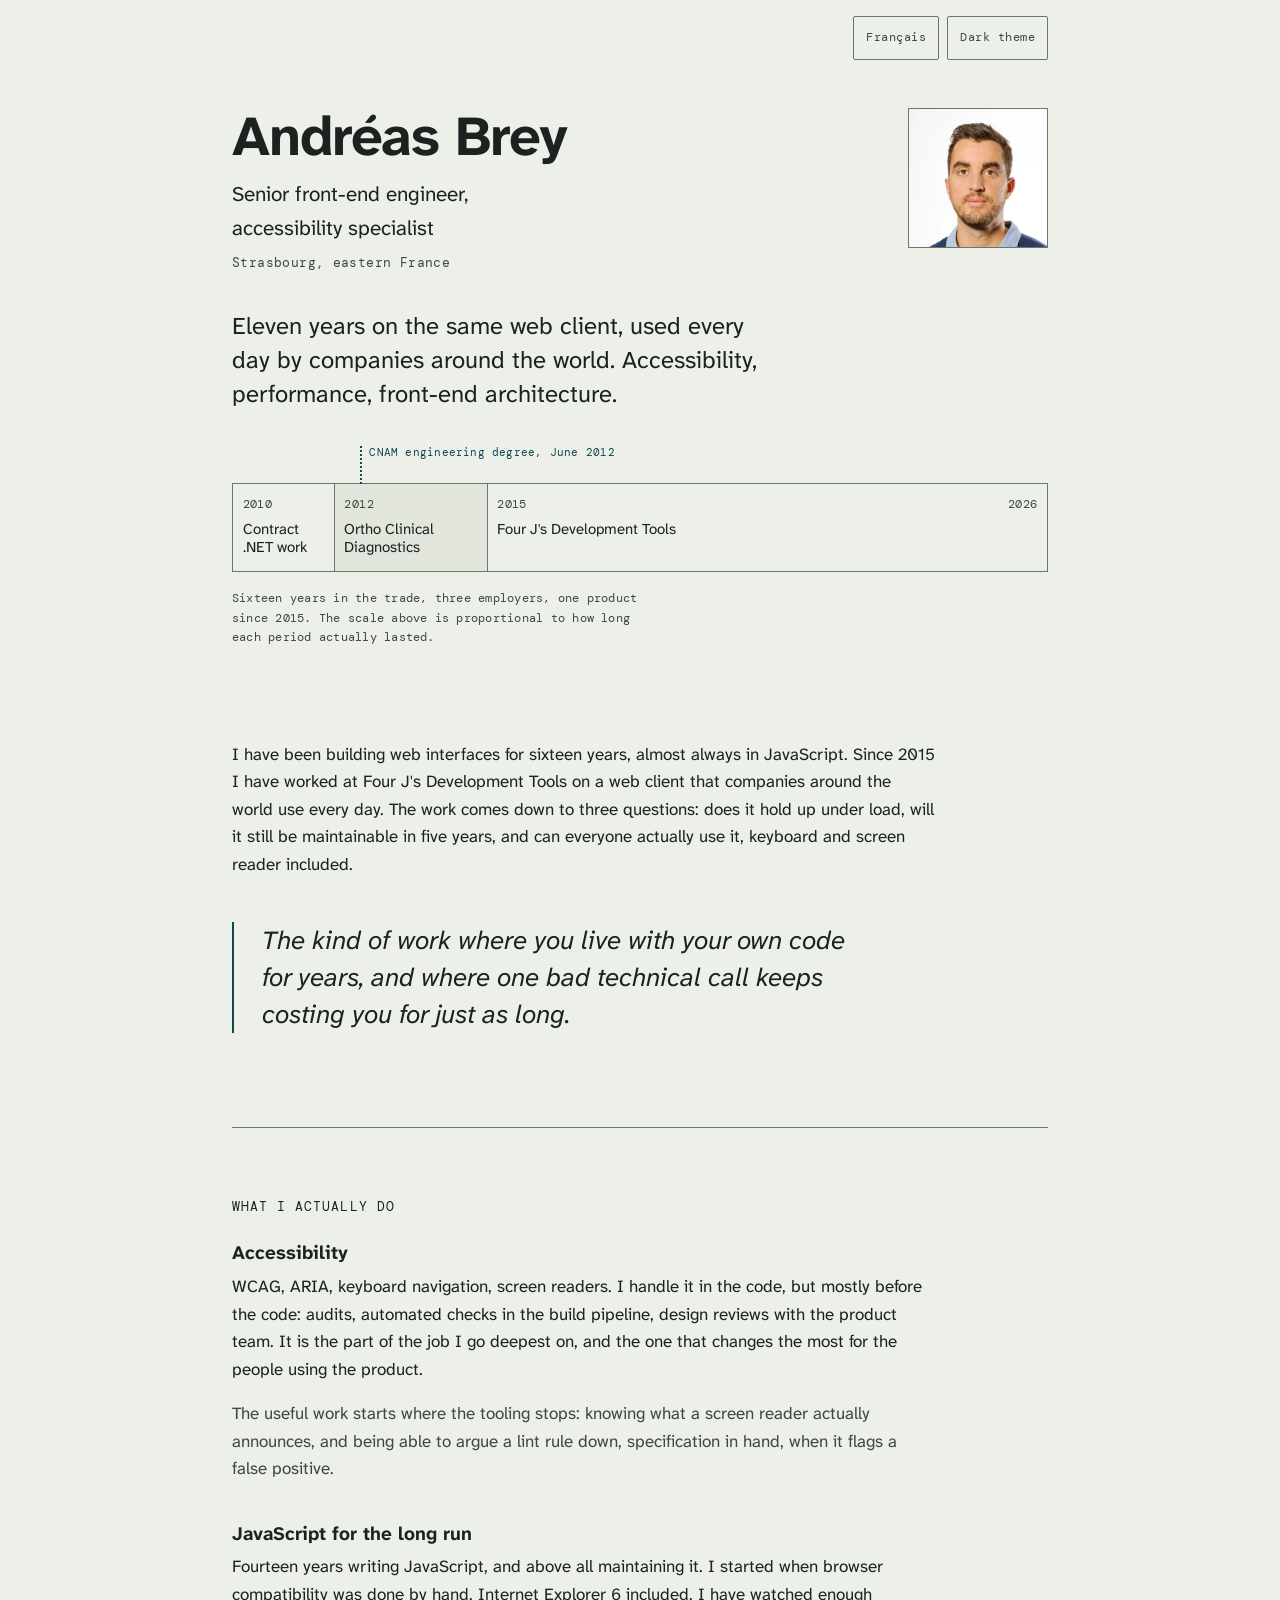
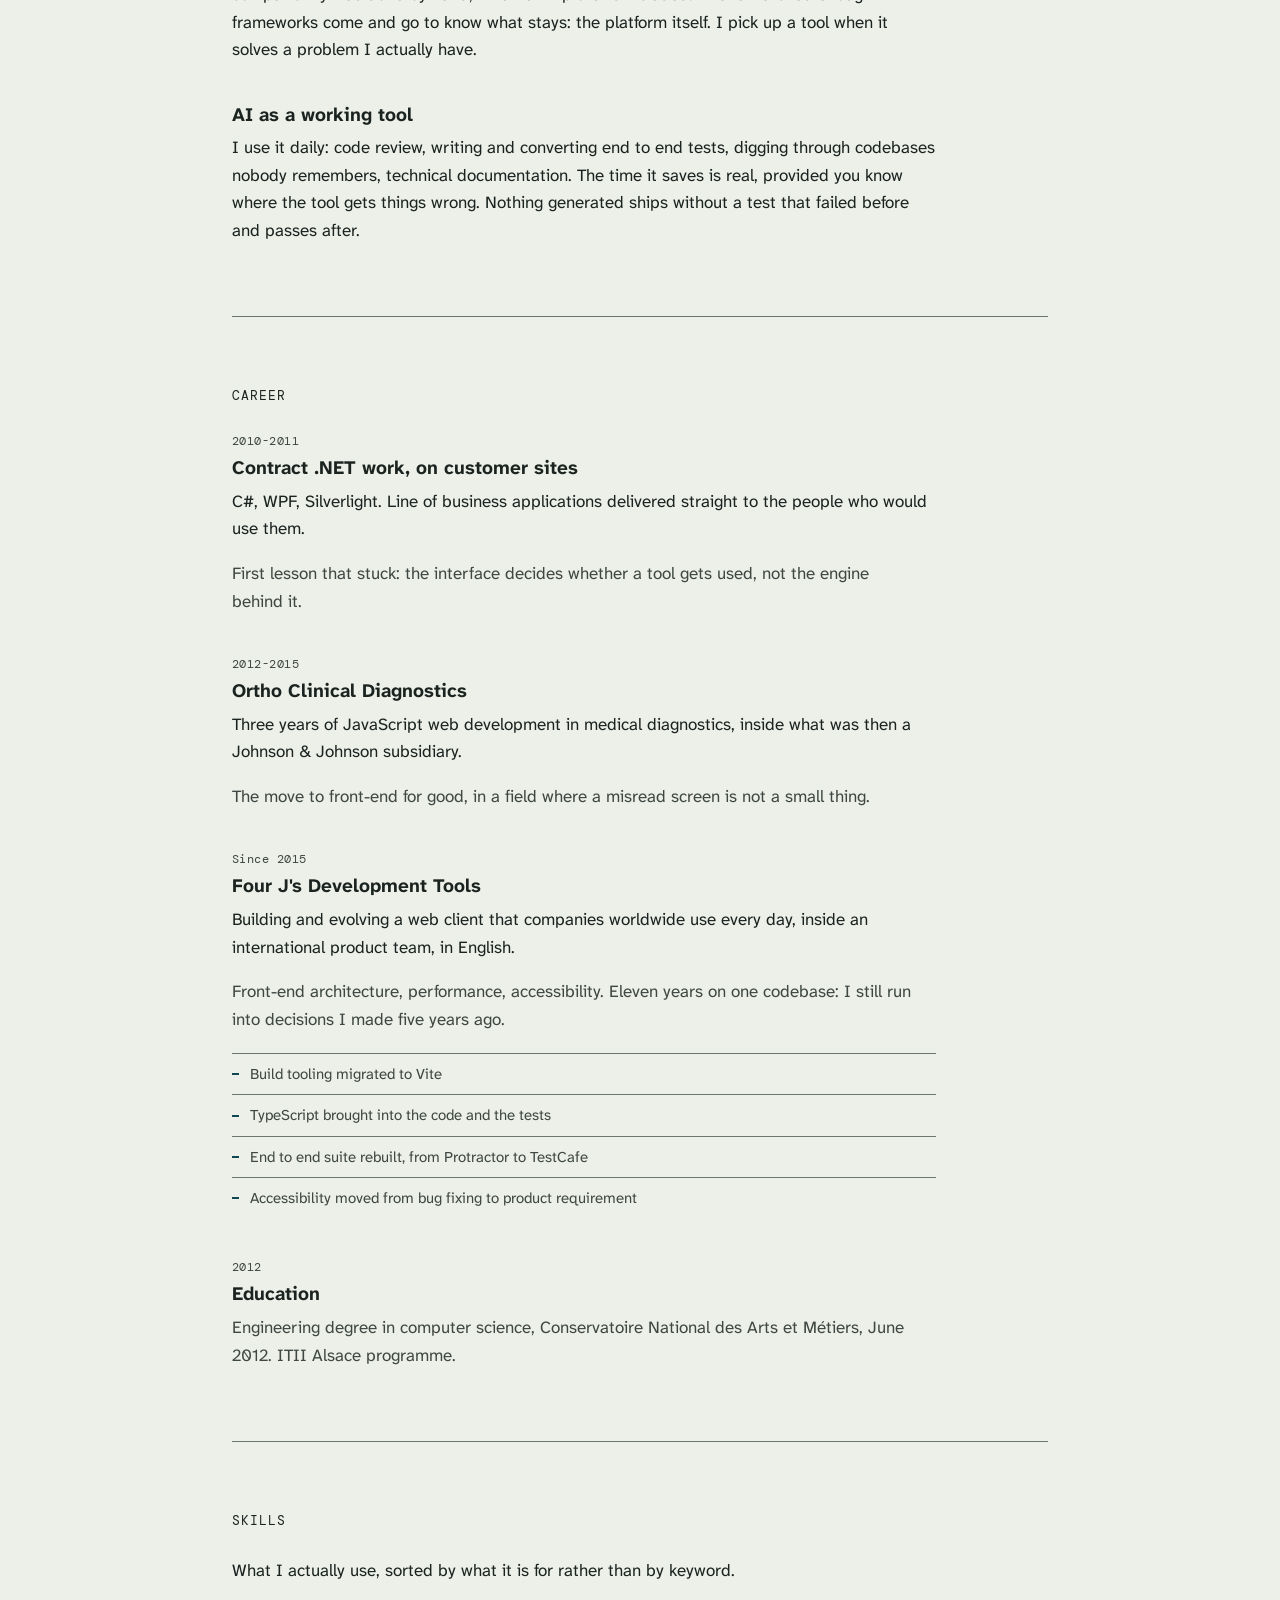
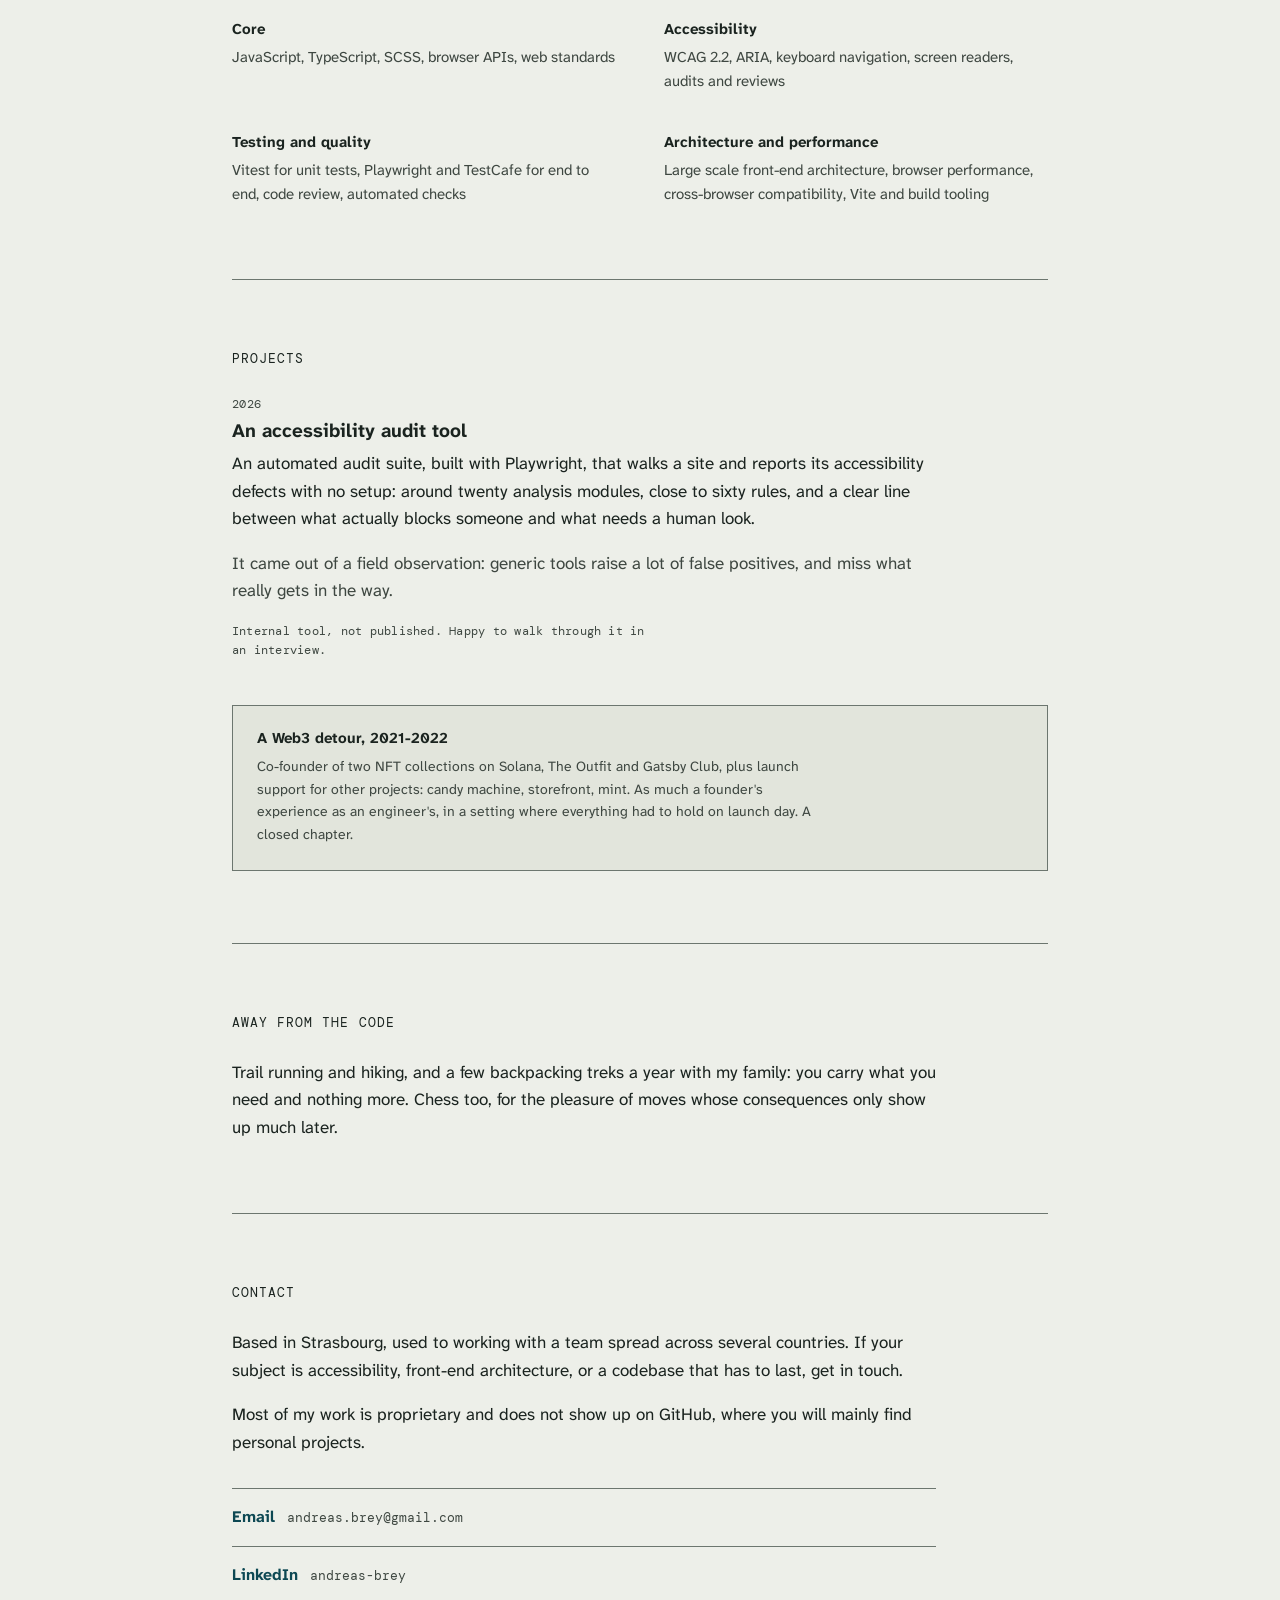
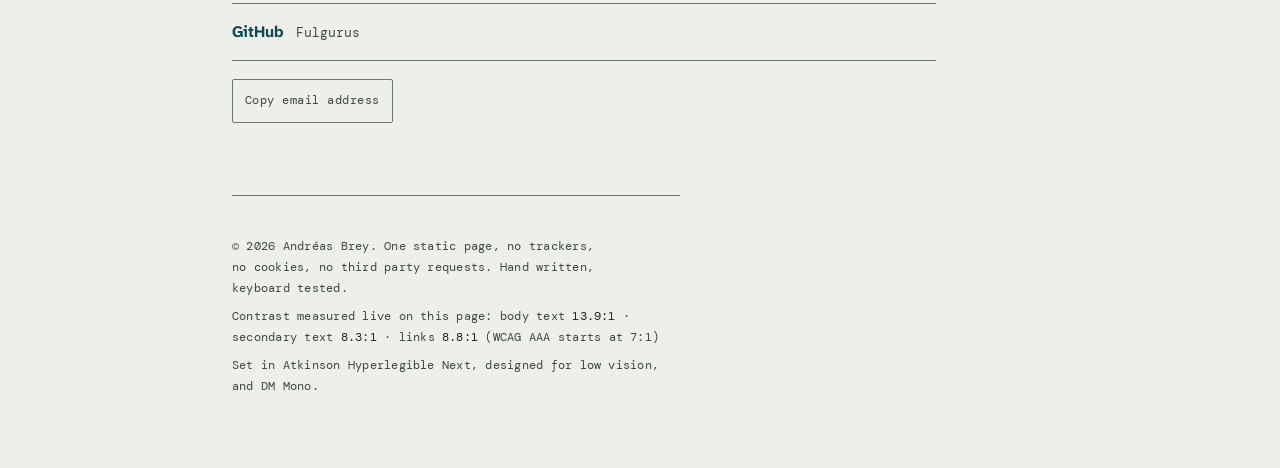
==== index.html @ 95683714 "personnal website" ====
<!doctype html>
<html lang="fr">
<head>
<meta charset="utf-8">
<meta name="viewport" content="width=device-width, initial-scale=1, viewport-fit=cover">
<meta name="color-scheme" content="light dark">
<title>Andréas Brey, ingénieur front-end</title>
<meta name="description" content="Ingénieur front-end à Strasbourg. Seize ans de développement, onze sur le même client web. Accessibilité, performance, architecture JavaScript.">
<meta name="author" content="Andréas Brey">
<meta property="og:type" content="profile">
<meta property="og:title" content="Andréas Brey, ingénieur front-end">
<meta property="og:description" content="Seize ans de développement, onze sur le même client web. Accessibilité, performance, architecture JavaScript.">
<meta property="og:locale" content="fr_FR">
<meta property="og:locale:alternate" content="en_GB">
<meta name="twitter:card" content="summary">
<link rel="icon" href="data:image/svg+xml,%3Csvg xmlns='http://www.w3.org/2000/svg' viewBox='0 0 32 32'%3E%3Crect width='32' height='32' rx='3' fill='%230D4853'/%3E%3Cpath d='M5.5 24 L11 8 L14 8 L19.5 24' fill='none' stroke='%23EDEFE9' stroke-width='2.3' stroke-linecap='square'/%3E%3Cpath d='M8.3 19 L16.7 19' stroke='%23EDEFE9' stroke-width='2.3'/%3E%3Cpath d='M22 24 L22 8 L25 8 A4 4 0 0 1 25 15.5 L22 15.5 A4.25 4.25 0 0 1 25.5 24 Z' fill='%23EDEFE9'/%3E%3C/svg%3E">
<link rel="preload" href="fonts/atkinson-latin.woff2" as="font" type="font/woff2" crossorigin>
<script>
/* Restaure le thème choisi avant le premier rendu, pour éviter un flash.
   Encapsulé : rien ne doit atteindre l'objet global. */
(function () {
  try {
    var saved = localStorage.getItem("theme");
    if (saved !== "dark" && saved !== "light") { return; }
    document.documentElement.dataset.theme = saved;
    var meta = document.querySelector('meta[name="color-scheme"]');
    if (meta) { meta.content = saved; }
  } catch (e) {
    /* Stockage indisponible (navigation privée, cookies bloqués) : on garde
       la préférence système, qui est déjà le comportement par défaut. */
  }
})();
</script>
<style>
/* ===========================================================================
   Polices hébergées sur le même domaine. Aucune requête vers un tiers, ce qui
   rend littéralement vraie la promesse du colophon et supprime quatre allers
   retours réseau. Atkinson est un fichier variable : un seul téléchargement
   couvre les graisses 400 à 700.
   =========================================================================== */
@font-face {
  font-family: "Atkinson Hyperlegible Next";
  font-style: normal;
  font-weight: 400 700;
  font-display: swap;
  src: url("fonts/atkinson-latin.woff2") format("woff2");
  unicode-range: U+0000-00FF, U+0131, U+0152-0153, U+02BB-02BC, U+02C6, U+02DA, U+02DC, U+0304, U+0308, U+0329, U+2000-206F, U+20AC, U+2122, U+2191, U+2193, U+2212, U+2215, U+FEFF, U+FFFD;
}
@font-face {
  font-family: "Atkinson Hyperlegible Next";
  font-style: normal;
  font-weight: 400 700;
  font-display: swap;
  src: url("fonts/atkinson-latin-ext.woff2") format("woff2");
  unicode-range: U+0100-02BA, U+02BD-02C5, U+02C7-02CC, U+02CE-02D7, U+02DD-02FF, U+0304, U+0308, U+0329, U+1D00-1DBF, U+1E00-1E9F, U+1EF2-1EFF, U+2020, U+20A0-20AB, U+20AD-20C0, U+2113, U+2C60-2C7F, U+A720-A7FF;
}
@font-face {
  font-family: "Atkinson Hyperlegible Next";
  font-style: italic;
  font-weight: 400;
  font-display: swap;
  src: url("fonts/atkinson-italic-latin.woff2") format("woff2");
  unicode-range: U+0000-00FF, U+0131, U+0152-0153, U+02BB-02BC, U+02C6, U+02DA, U+02DC, U+0304, U+0308, U+0329, U+2000-206F, U+20AC, U+2122, U+2191, U+2193, U+2212, U+2215, U+FEFF, U+FFFD;
}
@font-face {
  font-family: "Atkinson Hyperlegible Next";
  font-style: italic;
  font-weight: 400;
  font-display: swap;
  src: url("fonts/atkinson-italic-latin-ext.woff2") format("woff2");
  unicode-range: U+0100-02BA, U+02BD-02C5, U+02C7-02CC, U+02CE-02D7, U+02DD-02FF, U+0304, U+0308, U+0329, U+1D00-1DBF, U+1E00-1E9F, U+1EF2-1EFF, U+2020, U+20A0-20AB, U+20AD-20C0, U+2113, U+2C60-2C7F, U+A720-A7FF;
}
@font-face {
  font-family: "DM Mono";
  font-style: normal;
  font-weight: 400;
  font-display: swap;
  src: url("fonts/dmmono-latin.woff2") format("woff2");
  unicode-range: U+0000-00FF, U+0131, U+0152-0153, U+02BB-02BC, U+02C6, U+02DA, U+02DC, U+0304, U+0308, U+0329, U+2000-206F, U+20AC, U+2122, U+2191, U+2193, U+2212, U+2215, U+FEFF, U+FFFD;
}
@font-face {
  font-family: "DM Mono";
  font-style: normal;
  font-weight: 400;
  font-display: swap;
  src: url("fonts/dmmono-latin-ext.woff2") format("woff2");
  unicode-range: U+0100-02BA, U+02BD-02C5, U+02C7-02CC, U+02CE-02D7, U+02DD-02FF, U+0304, U+0308, U+0329, U+1D00-1DBF, U+1E00-1E9F, U+1EF2-1EFF, U+2020, U+20A0-20AB, U+20AD-20C0, U+2113, U+2C60-2C7F, U+A720-A7FF;
}

/* ===========================================================================
   Jetons. Le thème clair porte la définition complète, le thème sombre ne
   redéfinit que des valeurs. Rapports de contraste recalculés à la main :
     clair   texte 13,9:1   secondaire 8,3:1   liens 8,8:1   filets 4,1:1
     sombre  texte 14,5:1   secondaire 7,8:1   liens 8,8:1   filets 4,8:1
   Le pied de page les remesure en direct, sur les couleurs réellement
   appliquées, donc ces chiffres ne peuvent pas se périmer en silence.
   =========================================================================== */
:root {
  color-scheme: light dark;

  --paper: #EDEFE9;
  --paper-alt: #E2E5DC;
  --ink: #1A231F;
  --ink-muted: #3E4741;
  --rule: #6C766F;
  --accent: #0D4853;

  --font-text: "Atkinson Hyperlegible Next", "Segoe UI", system-ui, sans-serif;
  --font-mono: "DM Mono", ui-monospace, "Cascadia Mono", Menlo, monospace;

  --measure: 64ch;
  --gutter: clamp(1.25rem, 5vw, 3.5rem);
  --rhythm: clamp(2.75rem, 7vw, 4.5rem);
  --toolbar-h: 3.75rem;
}

@media (prefers-color-scheme: dark) {
  :root:not([data-theme="light"]) {
    --paper: #131815;
    --paper-alt: #1B221E;
    --ink: #E4E8DF;
    --ink-muted: #A3AEA6;
    --rule: #7C867F;
    --accent: #6FC2CE;
  }
}
:root[data-theme="dark"] {
  --paper: #131815;
  --paper-alt: #1B221E;
  --ink: #E4E8DF;
  --ink-muted: #A3AEA6;
  --rule: #7C867F;
  --accent: #6FC2CE;
}

*, *::before, *::after { box-sizing: border-box; }

html { -webkit-text-size-adjust: 100%; }

body {
  margin: 0;
  background: var(--paper);
  color: var(--ink);
  font-family: var(--font-text);
  font-size: 1.0625rem;
  line-height: 1.62;
  text-align: start;
}
@media (max-width: 37.5rem) { body { font-size: 1rem; } }

p { margin: 0 0 1em; max-width: var(--measure); text-wrap: pretty; }
p:last-child { margin-bottom: 0; }

h1, h2, h3 { margin: 0; font-weight: 700; line-height: 1.15; text-wrap: balance; }

a { color: var(--accent); text-underline-offset: 0.18em; text-decoration-thickness: from-font; }
a:hover { text-decoration-thickness: 2px; }

/* Anneau de focus en deux temps : un trait d'accent, puis un halo de la
   couleur du fond de page. Le halo sépare l'anneau de ce qui est dessous,
   y compris sur le fond alterné des encarts. */
:where(a, button):focus-visible {
  outline: 2px solid var(--accent);
  outline-offset: 2px;
  box-shadow: 0 0 0 4px var(--paper);
}

::selection { background: var(--accent); color: var(--paper); }

.visually-hidden:where(:not(:focus-within, :active)) {
  position: absolute !important;
  clip-path: inset(50%) !important;
  overflow: hidden !important;
  width: 1px !important; height: 1px !important;
  margin: -1px !important; padding: 0 !important; border: 0 !important;
  white-space: nowrap !important;
}

.skip-link {
  position: fixed;
  top: env(safe-area-inset-top, 0px); left: 0;
  z-index: 10;
  margin: 0.5rem;
  padding: 0.7rem 0.95rem;
  background: var(--paper);
  color: var(--ink);
  border: 1px solid var(--rule);
  font-family: var(--font-mono);
  font-size: 0.8125rem;
  text-decoration: none;
}

#content:focus-visible { outline: 2px solid var(--accent); outline-offset: 4px; }

.shell {
  width: 100%;
  max-width: 58rem;
  margin-inline: auto;
  padding-inline: var(--gutter);
}

/* ---------- Barre d'outils ----------
   Les deux boutons ne servent à rien sans JavaScript : ils ne sont donc
   révélés que par lui. La hauteur est réservée d'avance pour que cette
   révélation ne décale rien. */
.topbar { min-height: var(--toolbar-h); }
.toolbar {
  display: flex;
  flex-wrap: wrap;
  justify-content: flex-end;
  gap: 0.5rem;
  padding-block: 1rem 0;
}
.toolbar[hidden] { display: none; }

.toolbar button, .copy-btn {
  font: inherit;
  font-family: var(--font-mono);
  font-size: 0.75rem;
  letter-spacing: 0.04em;
  color: var(--ink-muted);
  background: none;
  border: 1px solid var(--rule);
  border-radius: 2px;
  padding: 0.5rem 0.75rem;
  min-height: 2.75rem;
  cursor: pointer;
}
.toolbar button:hover, .copy-btn:hover { color: var(--ink); border-color: var(--ink-muted); }

/* ---------- En-tête ---------- */
.masthead {
  display: grid;
  gap: 1.75rem;
  padding-block: clamp(1.5rem, 5vw, 3rem) 0;
}
/* Portrait carré, pas rond : la page n'a aucun arrondi, un cercle jurerait
   avec les filets et les angles droits. */
.portrait {
  display: block;
  width: 5.5rem;
  height: auto;
  aspect-ratio: 1;
  object-fit: cover;
  border: 1px solid var(--rule);
  background: var(--paper-alt);
}
@media (min-width: 40rem) {
  .masthead {
    grid-template-columns: minmax(0, 1fr) auto;
    align-items: start;
    gap: clamp(2rem, 5vw, 3rem);
  }
  .portrait { grid-column: 2; grid-row: 1; width: 8.75rem; }
  .ident { grid-column: 1; grid-row: 1; }
}
.masthead h1 {
  font-size: clamp(2.25rem, 7.5vw, 3.5rem);
  letter-spacing: -0.02em;
  line-height: 1.04;
}
.role {
  margin: 0.75rem 0 0;
  max-width: 28ch;
  font-size: clamp(1.0625rem, 2.6vw, 1.3rem);
}
.place {
  margin: 0.4rem 0 0;
  font-family: var(--font-mono);
  font-size: 0.8125rem;
  letter-spacing: 0.03em;
  color: var(--ink-muted);
}
.tagline {
  margin: clamp(1.5rem, 4vw, 2.25rem) 0 0;
  max-width: 34ch;
  font-size: clamp(1.1875rem, 3vw, 1.5rem);
  line-height: 1.42;
}

/* ---------- Frise de mesure ----------
   Au-dessus de 34rem, chaque segment occupe une largeur proportionnelle à sa
   durée réelle et le repère pointillé tombe sur juin 2012. En dessous, les
   segments s'empilent : ce n'est plus une échelle mais une liste datée, et la
   légende cesse alors d'annoncer une proportionnalité. */
.measure { margin: var(--rhythm) 0 0; }
.measure-bar {
  position: relative;
  display: flex;
  margin-top: 2.4rem;
  border-block: 1px solid var(--rule);
  border-inline-start: 1px solid var(--rule);
}
.measure-seg {
  min-width: 0;
  padding: 0.7rem 0.6rem 0.85rem;
  border-inline-end: 1px solid var(--rule);
}
/* 2 ans, 3 ans et 11 ans sur une échelle de seize. */
.measure-seg:nth-child(1) { flex: 0 0 12.5%; }
.measure-seg:nth-child(2) { flex: 0 0 18.75%; background: var(--paper-alt); }
.measure-seg:nth-child(3) { flex: 0 0 68.75%; }
.seg-years {
  display: flex;
  justify-content: space-between;
  gap: 1rem;
  font-family: var(--font-mono);
  font-size: 0.75rem;
  letter-spacing: 0.03em;
  color: var(--ink-muted);
  font-variant-numeric: tabular-nums;
}
.seg-name {
  display: block;
  margin-top: 0.3rem;
  font-size: 0.9375rem;
  line-height: 1.25;
  hyphens: manual;
}
.tick {
  position: absolute;
  top: -2.4rem;
  left: 15.6%;
  height: 2.4rem;
  display: flex;
  align-items: flex-start;
  border-inline-start: 2px dotted var(--accent);
  padding-inline-start: 0.45rem;
}
.tick-label {
  font-family: var(--font-mono);
  font-size: 0.6875rem;
  line-height: 1.2;
  letter-spacing: 0.02em;
  color: var(--accent);
  white-space: nowrap;
}
.measure figcaption {
  margin-top: 1.1rem;
  max-width: 58ch;
  font-family: var(--font-mono);
  font-size: 0.75rem;
  line-height: 1.6;
  letter-spacing: 0.02em;
  color: var(--ink-muted);
}
@media (max-width: 34rem) {
  .measure-bar {
    display: block;
    margin-top: 0;
    border-block: 0;
    border-inline-start: 0;
  }
  .measure-seg {
    padding-inline: 0;
    border-inline-end: 0;
    border-block-start: 1px solid var(--rule);
  }
  .measure-seg:nth-child(2) { background: none; }
  .tick {
    position: static;
    display: block;
    height: auto;
    padding: 0.5rem 0 0;
    border-inline-start: 0;
  }
  .scale-note { display: none; }
}

/* ---------- Sections ---------- */
section { padding-block: var(--rhythm); }
section + section { border-top: 1px solid var(--rule); }
/* Le bloc d'ouverture respire plus que les autres : c'est lui qui porte le
   positionnement, et cela casse le pas régulier de la page. */
.section-lead { padding-block: calc(var(--rhythm) * 1.3); }

.label {
  margin-bottom: 1.75rem;
  font-family: var(--font-mono);
  font-size: 0.8125rem;
  font-weight: 400;
  letter-spacing: 0.08em;
  text-transform: uppercase;
  color: var(--ink);
}

.quote {
  margin: 2.75rem 0 0;
  max-width: 38ch;
  border-inline-start: 2px solid var(--accent);
  padding-inline-start: clamp(1rem, 3vw, 1.75rem);
  font-size: clamp(1.25rem, 3.1vw, 1.625rem);
  font-style: italic;
  line-height: 1.42;
}

.stack { display: grid; gap: 2.5rem; }

.entry h3 { margin-bottom: 0.55rem; font-size: 1.1875rem; }
.entry .when {
  display: block;
  margin-bottom: 0.35rem;
  font-family: var(--font-mono);
  font-size: 0.75rem;
  letter-spacing: 0.04em;
  color: var(--ink-muted);
  font-variant-numeric: tabular-nums;
}
.entry p { color: var(--ink-muted); }
.entry p.lead { color: var(--ink); }

.aside-note {
  margin-top: 0.85rem;
  font-family: var(--font-mono);
  font-size: 0.75rem;
  letter-spacing: 0.02em;
  color: var(--ink-muted);
}

.shifts { margin: 1.25rem 0 0; padding: 0; max-width: var(--measure); list-style: none; }
.shifts li {
  position: relative;
  padding: 0.5rem 0 0.5rem 1.15rem;
  border-top: 1px solid var(--rule);
  font-size: 0.9375rem;
  color: var(--ink-muted);
}
.shifts li::before {
  content: "";
  position: absolute;
  left: 0; top: 1.2rem;
  width: 0.45rem; height: 2px;
  background: var(--accent);
}

.grid2 { display: grid; gap: 2.25rem; }
@media (min-width: 46rem) { .grid2 { grid-template-columns: repeat(2, minmax(0, 1fr)); gap: 2.5rem 3rem; } }

.skill h3 { margin-bottom: 0.45rem; font-size: 0.9375rem; }
.skill p { margin: 0; font-size: 0.9375rem; color: var(--ink-muted); }

.aside {
  background: var(--paper-alt);
  border: 1px solid var(--rule);
  padding: clamp(1.1rem, 3.5vw, 1.5rem);
}
.aside h3 { margin-bottom: 0.5rem; font-size: 0.9375rem; }
.aside p { font-size: 0.875rem; color: var(--ink-muted); }
.entry + .aside { margin-top: 2.75rem; }

.section-intro { margin-bottom: 2.25rem; }

.links { margin-top: 2rem; max-width: var(--measure); }
.links > * {
  display: flex;
  flex-wrap: wrap;
  align-items: baseline;
  gap: 0 0.75rem;
  min-height: 2.75rem;
  padding: 0.95rem 0;
  border-top: 1px solid var(--rule);
  color: var(--ink);
  text-decoration: none;
}
.links > *:last-child { border-bottom: 1px solid var(--rule); }
.links a:hover strong { text-decoration: underline; text-decoration-thickness: 2px; text-underline-offset: 0.18em; }
.links strong { font-size: 1rem; color: var(--accent); }
.links span {
  font-family: var(--font-mono);
  font-size: 0.8125rem;
  color: var(--ink-muted);
  overflow-wrap: anywhere;
}

.copy-btn { margin-top: 1.1rem; }

/* ---------- Colophon ----------
   Le filet est porté par le contenu, pas par le pied de page, pour qu'il
   s'aligne exactement sur ceux des sections. */
footer { padding-block: 0 clamp(2.5rem, 6vw, 4rem); }
.colophon {
  max-width: 64ch;
  padding-top: 2.5rem;
  border-top: 1px solid var(--rule);
  font-family: var(--font-mono);
  font-size: 0.75rem;
  line-height: 1.75;
  letter-spacing: 0.02em;
  color: var(--ink-muted);
}
.colophon p { max-width: none; margin-bottom: 0.45rem; }
.readout { font-variant-numeric: tabular-nums; }
.readout b { font-weight: 400; color: var(--ink); }

@media (prefers-reduced-motion: no-preference) {
  a, button { transition: color 120ms ease, border-color 120ms ease; }
}

@media print {
  .toolbar, .skip-link, .copy-btn { display: none; }
}
</style>
</head>
<body>

<a class="skip-link visually-hidden" href="#content" data-i18n="skip">Aller au contenu principal</a>

<header class="shell topbar">
  <div class="toolbar" id="toolbar" hidden>
    <button type="button" id="lang-btn" lang="en" data-i18n="langLabel">English</button>
    <button type="button" id="theme-btn"></button>
  </div>
</header>

<main id="content" tabindex="-1" class="shell">

  <header class="masthead">
    <!-- alt vide et assumé : le nom est juste à côté dans le h1, un texte de
         remplacement le ferait répéter deux fois par un lecteur d'écran. -->
    <img class="portrait" id="portrait" src="img/portrait.webp" alt="" width="420" height="420" fetchpriority="high" decoding="async">
    <div class="ident">
      <h1>Andréas Brey</h1>
      <p class="role" data-i18n="role">Ingénieur front-end senior, spécialisé accessibilité</p>
      <p class="place" data-i18n="place">Strasbourg, Grand Est, France</p>
      <p class="tagline" data-i18n="tagline">Onze ans sur le même client web, utilisé chaque jour par des entreprises dans le monde entier. Accessibilité, performance, architecture front-end.</p>
    </div>
  </header>

  <figure class="measure">
    <div class="measure-bar" aria-hidden="true">
      <div class="measure-seg">
        <span class="seg-years"><span>2010</span></span>
        <span class="seg-name" data-i18n="seg1">Missions .NET</span>
      </div>
      <div class="measure-seg">
        <span class="seg-years"><span>2012</span></span>
        <span class="seg-name" data-i18n="seg2">Ortho Clinical Diagnostics</span>
        <!-- Le repère vit dans le segment de 2012 : positionné sur l'échelle
             en grand écran, il reste au bon endroit une fois la frise empilée. -->
        <span class="tick"><span class="tick-label" data-i18n="tick">Ingénieur CNAM, juin 2012</span></span>
      </div>
      <div class="measure-seg">
        <span class="seg-years"><span>2015</span><span>2026</span></span>
        <span class="seg-name" data-i18n="seg3">Four J's Development Tools</span>
      </div>
    </div>
    <figcaption>
      <span data-i18n="measureCaption">Seize ans de métier, trois employeurs, un seul produit depuis 2015.</span>
      <span class="scale-note" data-i18n="scaleNote">L'échelle ci-dessus est proportionnelle à la durée réelle de chaque période.</span>
    </figcaption>
  </figure>

  <section class="section-lead" aria-labelledby="s-intro">
    <h2 class="visually-hidden" id="s-intro" data-i18n="introTitle">En bref</h2>
    <p data-i18n="intro">Je développe des interfaces web depuis seize ans, presque toujours en JavaScript. Depuis 2015, je travaille chez Four J's Development Tools sur un client web que des entreprises utilisent tous les jours, partout dans le monde. Mon métier tient en trois questions : est-ce que ça tient la charge, est-ce que ce sera encore maintenable dans cinq ans, et est-ce que tout le monde peut s'en servir, au clavier et au lecteur d'écran compris.</p>
    <blockquote class="quote">
      <p data-i18n="quote">Le genre de projets où l'on vit plusieurs années avec son propre code, et où un mauvais choix technique se paie pendant des années.</p>
    </blockquote>
  </section>

  <section aria-labelledby="s-work">
    <h2 class="label" id="s-work" data-i18n="workTitle">Ce que je fais, concrètement</h2>
    <div class="stack">
      <article class="entry">
        <h3 data-i18n="a11yTitle">Accessibilité</h3>
        <p class="lead" data-i18n="a11yBody">WCAG, ARIA, navigation au clavier, lecteurs d'écran. Je la traite dans le code, mais surtout avant le code : audits, tests automatisés dans la chaîne d'intégration, revues d'ergonomie avec l'équipe produit. C'est la partie du métier où je vais le plus loin, et celle qui change le plus le résultat pour l'utilisateur.</p>
        <p data-i18n="a11yBody2">Le travail utile commence là où les outils s'arrêtent : savoir ce qu'un lecteur d'écran annonce vraiment, et pouvoir contredire une règle de lint, spécification à l'appui, quand elle signale un faux positif.</p>
      </article>
      <article class="entry">
        <h3 data-i18n="jsTitle">JavaScript sur la durée</h3>
        <p class="lead" data-i18n="jsBody">Quatorze ans à écrire du JavaScript, et surtout à le maintenir. J'ai commencé quand la compatibilité navigateurs se faisait à la main, Internet Explorer 6 compris. J'ai vu passer assez de frameworks pour savoir ce qui reste : la plateforme. J'adopte un outil quand il règle un problème que j'ai vraiment.</p>
      </article>
      <article class="entry">
        <h3 data-i18n="aiTitle">L'IA, outil de travail</h3>
        <p class="lead" data-i18n="aiBody">Je m'en sers tous les jours : revue de code, génération et conversion de tests end to end, analyse de bases de code que plus personne ne connaît, documentation technique. Le temps gagné est réel, à condition de savoir où l'outil se trompe. Rien de généré n'entre sans un test qui échoue avant et qui passe après.</p>
      </article>
    </div>
  </section>

  <section aria-labelledby="s-career">
    <h2 class="label" id="s-career" data-i18n="careerTitle">Parcours</h2>
    <div class="stack">
      <article class="entry">
        <span class="when">2010-2011</span>
        <h3 data-i18n="c1Title">Missions .NET, chez les clients finaux</h3>
        <p class="lead" data-i18n="c1Context">C#, WPF, Silverlight. Des applications métier livrées directement chez ceux qui allaient s'en servir.</p>
        <p data-i18n="c1Focus">Premier constat qui ne m'a plus quitté : c'est l'interface qui décide si l'outil est utilisé, pas le moteur derrière.</p>
      </article>
      <article class="entry">
        <span class="when">2012-2015</span>
        <h3 data-i18n="c2Title">Ortho Clinical Diagnostics</h3>
        <p class="lead" data-i18n="c2Context">Trois ans de développement web JavaScript dans le diagnostic médical, au sein de ce qui était alors une filiale de Johnson &amp; Johnson.</p>
        <p data-i18n="c2Focus">La bascule définitive vers le front-end, dans un secteur où un écran mal compris n'est pas un détail.</p>
      </article>
      <article class="entry">
        <span class="when" data-i18n="c3When">Depuis 2015</span>
        <h3 data-i18n="c3Title">Four J's Development Tools</h3>
        <p class="lead" data-i18n="c3Context">Développement et évolution d'un client web utilisé au quotidien par des entreprises du monde entier, dans une équipe produit internationale, en anglais.</p>
        <p data-i18n="c3Focus">Architecture front-end, performance, accessibilité. Onze ans sur la même base de code : mes décisions d'il y a cinq ans, je les recroise encore.</p>
        <ul class="shifts">
          <li data-i18n="shift1">Migration de la chaîne de build vers Vite</li>
          <li data-i18n="shift2">Arrivée de TypeScript sur le code et les tests</li>
          <li data-i18n="shift3">Refonte de la suite end to end, de Protractor vers TestCafe</li>
          <li data-i18n="shift4">L'accessibilité passée du correctif au critère produit</li>
        </ul>
      </article>
      <article class="entry">
        <span class="when">2012</span>
        <h3 data-i18n="eduTitle">Formation</h3>
        <p data-i18n="eduBody">Ingénieur en informatique, Conservatoire National des Arts et Métiers, juin 2012. Formation ITII Alsace.</p>
      </article>
    </div>
  </section>

  <section aria-labelledby="s-skills">
    <h2 class="label" id="s-skills" data-i18n="skillsTitle">Compétences</h2>
    <p class="section-intro" data-i18n="skillsIntro">Ce que j'utilise réellement, rangé par usage plutôt que par mot-clé.</p>
    <div class="grid2">
      <div class="skill">
        <h3 data-i18n="sk1Title">Le socle</h3>
        <p data-i18n="sk1Items">JavaScript, TypeScript, SCSS, APIs navigateur, standards du Web</p>
      </div>
      <div class="skill">
        <h3 data-i18n="sk2Title">Accessibilité</h3>
        <p data-i18n="sk2Items">WCAG 2.2, ARIA, navigation au clavier, lecteurs d'écran, audits et revues</p>
      </div>
      <div class="skill">
        <h3 data-i18n="sk3Title">Tests et qualité</h3>
        <p data-i18n="sk3Items">Vitest en unitaire, Playwright et TestCafe en end to end, revue de code, vérifications automatisées</p>
      </div>
      <div class="skill">
        <h3 data-i18n="sk4Title">Architecture et performance</h3>
        <p data-i18n="sk4Items">Architecture front-end à grande échelle, performance navigateur, compatibilité multi-navigateurs, Vite et chaîne de build</p>
      </div>
    </div>
  </section>

  <section aria-labelledby="s-projects">
    <h2 class="label" id="s-projects" data-i18n="projectsTitle">Projets</h2>
    <article class="entry">
      <span class="when">2026</span>
      <h3 data-i18n="auditTitle">Un outil d'audit d'accessibilité</h3>
      <p class="lead" data-i18n="auditBody">Une suite d'audit automatisée, écrite avec Playwright, qui parcourt un site et remonte ses défauts d'accessibilité sans configuration préalable : une vingtaine de modules d'analyse, près de soixante règles, et une séparation nette entre ce qui bloque vraiment un utilisateur et ce qui mérite un examen humain.</p>
      <p data-i18n="auditBody2">Née d'un constat de terrain : les outils génériques produisent beaucoup de faux positifs, et passent à côté de ce qui gêne réellement à l'usage.</p>
      <p class="aside-note" data-i18n="auditNote">Outil interne, non publié. Je le montre volontiers en entretien.</p>
    </article>
    <div class="aside">
      <h3 data-i18n="web3Title">Une parenthèse Web3, 2021-2022</h3>
      <p data-i18n="web3Body">Co-fondateur de deux collections NFT sur Solana, The Outfit et Gatsby Club, et accompagnement d'autres projets sur leur lancement : candy machine, storefront, mint. Autant une expérience d'entrepreneur que de développeur, dans un contexte où tout devait tenir le jour J. Chapitre clos.</p>
    </div>
  </section>

  <section aria-labelledby="s-offscreen">
    <h2 class="label" id="s-offscreen" data-i18n="offscreenTitle">En dehors du code</h2>
    <p data-i18n="offscreenBody">Trail et randonnée, et plusieurs treks en bivouac par an, en famille : partir avec ce qu’on porte sur le dos. Les échecs aussi, pour le plaisir des coups dont on ne mesure la conséquence que bien plus tard.</p>
  </section>

  <section aria-labelledby="s-contact">
    <h2 class="label" id="s-contact" data-i18n="contactTitle">Contact</h2>
    <p data-i18n="contactBody">Basé à Strasbourg, habitué au travail avec une équipe répartie sur plusieurs pays. Si le sujet touche l'accessibilité, l'architecture front-end ou une base de code qui doit durer, écrivez-moi.</p>
    <p data-i18n="contactGithub">L'essentiel de mon travail est propriétaire et n'apparaît donc pas sur GitHub, où l'on trouvera surtout mes projets personnels.</p>
    <div class="links">
      <div id="mail-row">
        <strong>Email</strong>
        <span id="mail-text">andreas.brey [chez] gmail.com</span>
      </div>
      <a href="https://www.linkedin.com/in/andreas-brey-a64134b9" rel="me noopener" target="_blank">
        <strong>LinkedIn</strong>
        <span>andreas-brey</span>
        <span class="visually-hidden" data-i18n="newTab">ouvre un nouvel onglet</span>
      </a>
      <a href="https://github.com/Fulgurus" rel="me noopener" target="_blank">
        <strong>GitHub</strong>
        <span>Fulgurus</span>
        <span class="visually-hidden" data-i18n="newTab">ouvre un nouvel onglet</span>
      </a>
    </div>
    <button type="button" class="copy-btn" id="copy-btn" hidden data-i18n="copyLabel">Copier l'adresse email</button>
  </section>

</main>

<footer class="shell">
  <div class="colophon">
    <p data-i18n="foot1">© 2026 Andréas Brey. Une page statique, sans traceur, sans cookie et sans requête vers un tiers. Écrite à la main, testée au clavier.</p>
    <p class="readout" id="readout"></p>
    <p data-i18n="foot2">Composée en Atkinson Hyperlegible Next, dessinée pour la basse vision, et en DM Mono.</p>
  </div>
</footer>

<p class="visually-hidden" id="announcer" role="status"></p>

<script>
(() => {
  "use strict";

  const root = document.documentElement;
  const announcer = document.getElementById("announcer");
  const langBtn = document.getElementById("lang-btn");
  const themeBtn = document.getElementById("theme-btn");
  const readout = document.getElementById("readout");

  /* ------------------------------ Traductions ------------------------------
     Le français est dans le HTML : sans JavaScript la page reste complète et
     lisible. L'anglais est appliqué par substitution sur les mêmes noeuds. */
  const EN = {
    skip: "Skip to main content",
    langLabel: "Français",
    role: "Senior front-end engineer, accessibility specialist",
    place: "Strasbourg, eastern France",
    tagline: "Eleven years on the same web client, used every day by companies around the world. Accessibility, performance, front-end architecture.",
    seg1: "Contract .NET work",
    seg2: "Ortho Clinical Diagnostics",
    seg3: "Four J's Development Tools",
    tick: "CNAM engineering degree, June 2012",
    measureCaption: "Sixteen years in the trade, three employers, one product since 2015.",
    scaleNote: "The scale above is proportional to how long each period actually lasted.",
    introTitle: "In brief",
    intro: "I have been building web interfaces for sixteen years, almost always in JavaScript. Since 2015 I have worked at Four J's Development Tools on a web client that companies around the world use every day. The work comes down to three questions: does it hold up under load, will it still be maintainable in five years, and can everyone actually use it, keyboard and screen reader included.",
    quote: "The kind of work where you live with your own code for years, and where one bad technical call keeps costing you for just as long.",
    workTitle: "What I actually do",
    a11yTitle: "Accessibility",
    a11yBody: "WCAG, ARIA, keyboard navigation, screen readers. I handle it in the code, but mostly before the code: audits, automated checks in the build pipeline, design reviews with the product team. It is the part of the job I go deepest on, and the one that changes the most for the people using the product.",
    a11yBody2: "The useful work starts where the tooling stops: knowing what a screen reader actually announces, and being able to argue a lint rule down, specification in hand, when it flags a false positive.",
    jsTitle: "JavaScript for the long run",
    jsBody: "Fourteen years writing JavaScript, and above all maintaining it. I started when browser compatibility was done by hand, Internet Explorer 6 included. I have watched enough frameworks come and go to know what stays: the platform itself. I pick up a tool when it solves a problem I actually have.",
    aiTitle: "AI as a working tool",
    aiBody: "I use it daily: code review, writing and converting end to end tests, digging through codebases nobody remembers, technical documentation. The time it saves is real, provided you know where the tool gets things wrong. Nothing generated ships without a test that failed before and passes after.",
    careerTitle: "Career",
    c1Title: "Contract .NET work, on customer sites",
    c1Context: "C#, WPF, Silverlight. Line of business applications delivered straight to the people who would use them.",
    c1Focus: "First lesson that stuck: the interface decides whether a tool gets used, not the engine behind it.",
    c2Title: "Ortho Clinical Diagnostics",
    c2Context: "Three years of JavaScript web development in medical diagnostics, inside what was then a Johnson & Johnson subsidiary.",
    c2Focus: "The move to front-end for good, in a field where a misread screen is not a small thing.",
    c3When: "Since 2015",
    c3Title: "Four J's Development Tools",
    c3Context: "Building and evolving a web client that companies worldwide use every day, inside an international product team, in English.",
    c3Focus: "Front-end architecture, performance, accessibility. Eleven years on one codebase: I still run into decisions I made five years ago.",
    shift1: "Build tooling migrated to Vite",
    shift2: "TypeScript brought into the code and the tests",
    shift3: "End to end suite rebuilt, from Protractor to TestCafe",
    shift4: "Accessibility moved from bug fixing to product requirement",
    eduTitle: "Education",
    eduBody: "Engineering degree in computer science, Conservatoire National des Arts et Métiers, June 2012. ITII Alsace programme.",
    skillsTitle: "Skills",
    skillsIntro: "What I actually use, sorted by what it is for rather than by keyword.",
    sk1Title: "Core",
    sk1Items: "JavaScript, TypeScript, SCSS, browser APIs, web standards",
    sk2Title: "Accessibility",
    sk2Items: "WCAG 2.2, ARIA, keyboard navigation, screen readers, audits and reviews",
    sk3Title: "Testing and quality",
    sk3Items: "Vitest for unit tests, Playwright and TestCafe for end to end, code review, automated checks",
    sk4Title: "Architecture and performance",
    sk4Items: "Large scale front-end architecture, browser performance, cross-browser compatibility, Vite and build tooling",
    projectsTitle: "Projects",
    auditTitle: "An accessibility audit tool",
    auditBody: "An automated audit suite, built with Playwright, that walks a site and reports its accessibility defects with no setup: around twenty analysis modules, close to sixty rules, and a clear line between what actually blocks someone and what needs a human look.",
    auditBody2: "It came out of a field observation: generic tools raise a lot of false positives, and miss what really gets in the way.",
    auditNote: "Internal tool, not published. Happy to walk through it in an interview.",
    web3Title: "A Web3 detour, 2021-2022",
    web3Body: "Co-founder of two NFT collections on Solana, The Outfit and Gatsby Club, plus launch support for other projects: candy machine, storefront, mint. As much a founder's experience as an engineer's, in a setting where everything had to hold on launch day. A closed chapter.",
    offscreenTitle: "Away from the code",
    offscreenBody: "Trail running and hiking, and a few backpacking treks a year with my family: you carry what you need and nothing more. Chess too, for the pleasure of moves whose consequences only show up much later.",
    contactTitle: "Contact",
    contactBody: "Based in Strasbourg, used to working with a team spread across several countries. If your subject is accessibility, front-end architecture, or a codebase that has to last, get in touch.",
    contactGithub: "Most of my work is proprietary and does not show up on GitHub, where you will mainly find personal projects.",
    newTab: "opens in a new tab",
    copyLabel: "Copy email address",
    copyDone: "Email address copied",
    foot1: "© 2026 Andréas Brey. One static page, no trackers, no cookies, no third party requests. Hand written, keyboard tested.",
    foot2: "Set in Atkinson Hyperlegible Next, designed for low vision, and DM Mono.",
    readoutLabel: "Contrast measured live on this page:",
    readoutText: "body text",
    readoutMuted: "secondary text",
    readoutLink: "links",
    readoutTail: "WCAG AAA starts at 7:1",
    langSwitched: "Page language changed to English.",
    toDark: "Dark theme",
    toLight: "Light theme",
    title: "Andréas Brey, front-end engineer"
  };

  const FR = {
    copyDone: "Adresse email copiée",
    readoutLabel: "Contraste mesuré en direct sur cette page :",
    readoutText: "texte courant",
    readoutMuted: "texte secondaire",
    readoutLink: "liens",
    readoutTail: "le niveau WCAG AAA commence à 7:1",
    langSwitched: "Langue de la page passée en français.",
    toDark: "Thème sombre",
    toLight: "Thème clair",
    title: "Andréas Brey, ingénieur front-end"
  };

  /* Le français affiché fait foi : on le relève une fois pour pouvoir y revenir. */
  const nodes = [...document.querySelectorAll("[data-i18n]")];
  for (const node of nodes) { FR[node.dataset.i18n] = node.textContent; }

  let lang = "fr";
  const dict = () => (lang === "en" ? EN : FR);

  const readStore = key => { try { return localStorage.getItem(key); } catch { return null; } };
  const writeStore = (key, value) => { try { localStorage.setItem(key, value); } catch { /* stockage indisponible */ } };

  const announce = message => {
    announcer.textContent = "";
    setTimeout(() => { announcer.textContent = message; }, 80);
  };

  /* -------------------------------- Langue --------------------------------
     La langue vit aussi dans l'URL : la version anglaise est donc partageable
     telle quelle, et un rechargement la conserve. */
  const applyLang = (next, { announceChange = false, pushUrl = false } = {}) => {
    lang = next;
    const words = dict();
    root.lang = next;
    for (const node of nodes) {
      const value = words[node.dataset.i18n];
      if (value) { node.textContent = value; }
    }
    langBtn.lang = next === "fr" ? "en" : "fr";
    document.title = words.title;
    paintTheme();
    paintReadout();
    writeStore("lang", next);
    if (pushUrl) {
      const url = new URL(location.href);
      url.searchParams.set("lang", next);
      history.replaceState(null, "", url);
    }
    if (announceChange) { announce(words.langSwitched); }
  };

  langBtn.addEventListener("click", () => {
    applyLang(lang === "fr" ? "en" : "fr", { announceChange: true, pushUrl: true });
  });

  /* -------------------------------- Thème ---------------------------------
     Deux états seulement : la préférence système, ou son contraire épinglé.
     Le bouton annonce la cible et non l'état courant, si bien que son nom
     accessible contient son texte visible (WCAG 2.5.3). */
  const darkQuery = matchMedia("(prefers-color-scheme: dark)");
  const currentTheme = () => root.dataset.theme || (darkQuery.matches ? "dark" : "light");

  function paintTheme() {
    const words = dict();
    const isDark = currentTheme() === "dark";
    themeBtn.textContent = isDark ? words.toLight : words.toDark;
    themeBtn.setAttribute("aria-label", lang === "en"
      ? `Switch to the ${isDark ? "light" : "dark"} theme`
      : `Basculer vers le thème ${isDark ? "clair" : "sombre"}`);
  }

  themeBtn.addEventListener("click", () => {
    const next = currentTheme() === "dark" ? "light" : "dark";
    root.dataset.theme = next;
    document.querySelector('meta[name="color-scheme"]')?.setAttribute("content", next);
    writeStore("theme", next);
    paintTheme();
    paintReadout();
  });

  darkQuery.addEventListener("change", () => { paintTheme(); paintReadout(); });

  /* --------------------------- Relevé de contraste ---------------------------
     Rien n'est codé en dur : on lit les couleurs réellement appliquées par le
     navigateur et on applique la formule de luminance WCAG. Le relevé suit donc
     le thème affiché et ne peut pas se périmer. */
  const channel = value => {
    const v = value / 255;
    return v <= 0.03928 ? v / 12.92 : ((v + 0.055) / 1.055) ** 2.4;
  };

  const luminance = color => {
    const parts = String(color).match(/[\d.]+/g);
    if (!parts || parts.length < 3) { return null; }
    const [r, g, b] = parts.map(Number);
    return 0.2126 * channel(r) + 0.7152 * channel(g) + 0.0722 * channel(b);
  };

  const contrastRatio = (foreground, background) => {
    const a = luminance(foreground);
    const b = luminance(background);
    if (a === null || b === null) { return null; }
    return (Math.max(a, b) + 0.05) / (Math.min(a, b) + 0.05);
  };

  const formatRatio = value => {
    const text = value.toFixed(1);
    return lang === "en" ? text : text.replace(".", ",");
  };

  function paintReadout() {
    const words = dict();
    const background = getComputedStyle(document.body).backgroundColor;
    const samples = [
      [words.readoutText, document.body],
      [words.readoutMuted, document.querySelector(".place")],
      [words.readoutLink, document.querySelector(".links strong")]
    ];

    readout.textContent = "";
    const measured = [];
    for (const [label, element] of samples) {
      if (!element) { continue; }
      const ratio = contrastRatio(getComputedStyle(element).color, background);
      if (ratio) { measured.push([label, `${formatRatio(ratio)}:1`]); }
    }
    if (!measured.length) { return; }

    readout.append(`${words.readoutLabel} `);
    measured.forEach(([label, value], index) => {
      if (index) { readout.append(" · "); }
      readout.append(`${label} `);
      const strong = document.createElement("b");
      strong.textContent = value;
      readout.append(strong);
    });
    readout.append(` (${words.readoutTail})`);
  }

  /* ---------------------------------- Email ----------------------------------
     L'adresse n'est jamais écrite en clair dans la source : elle est assemblée
     ici, puis la ligne devient un vrai lien. Sans JavaScript il reste une ligne
     de texte lisible, et rien de cassé. */
  const address = `${["andreas", "brey"].join(".")}${String.fromCharCode(64)}${["gmail", "com"].join(".")}`;
  const mailHref = `mailto:${address}`;
  const mailRow = document.getElementById("mail-row");
  const mailLink = document.createElement("a");
  mailLink.href = mailHref;
  mailLink.append(...mailRow.childNodes);
  mailRow.replaceWith(mailLink);
  document.getElementById("mail-text").textContent = address;

  const copyBtn = document.getElementById("copy-btn");
  if (navigator.clipboard?.writeText) {
    copyBtn.hidden = false;
    copyBtn.addEventListener("click", async () => {
      try {
        await navigator.clipboard.writeText(address);
        copyBtn.textContent = dict().copyDone;
        announce(dict().copyDone);
        setTimeout(() => { copyBtn.textContent = dict().copyLabel; }, 2400);
      } catch {
        location.href = mailHref;
      }
    });
  }

  /* Si le portrait manque, on le retire plutôt que de laisser une image cassée. */
  document.getElementById("portrait")?.addEventListener("error", event => event.target.remove());

  /* -------------------------------- Démarrage -------------------------------- */
  const requested = new URLSearchParams(location.search).get("lang");
  const stored = readStore("lang");
  const preferred = [requested, stored].find(value => value === "fr" || value === "en")
    ?? (navigator.language?.toLowerCase().startsWith("fr") ? "fr" : "en");

  applyLang(preferred);
  document.getElementById("toolbar").hidden = false;
})();
</script>

</body>
</html>
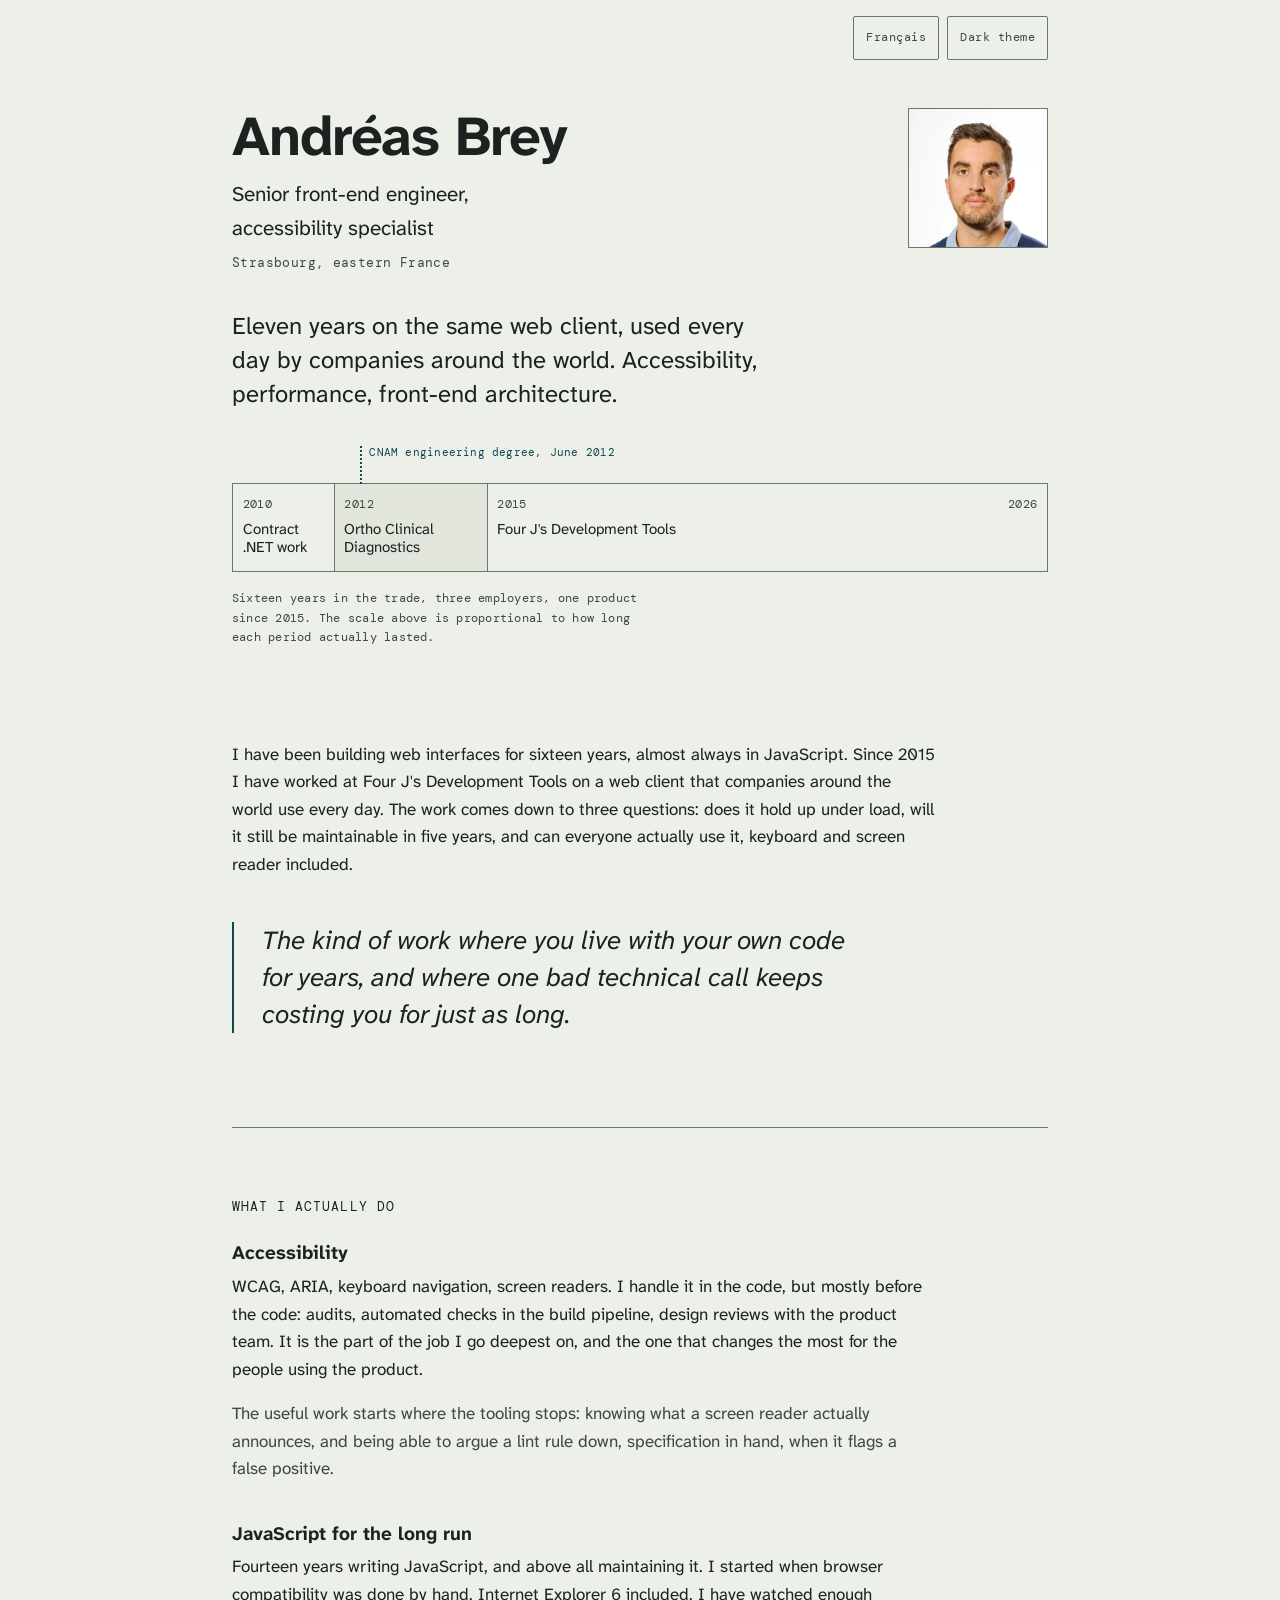
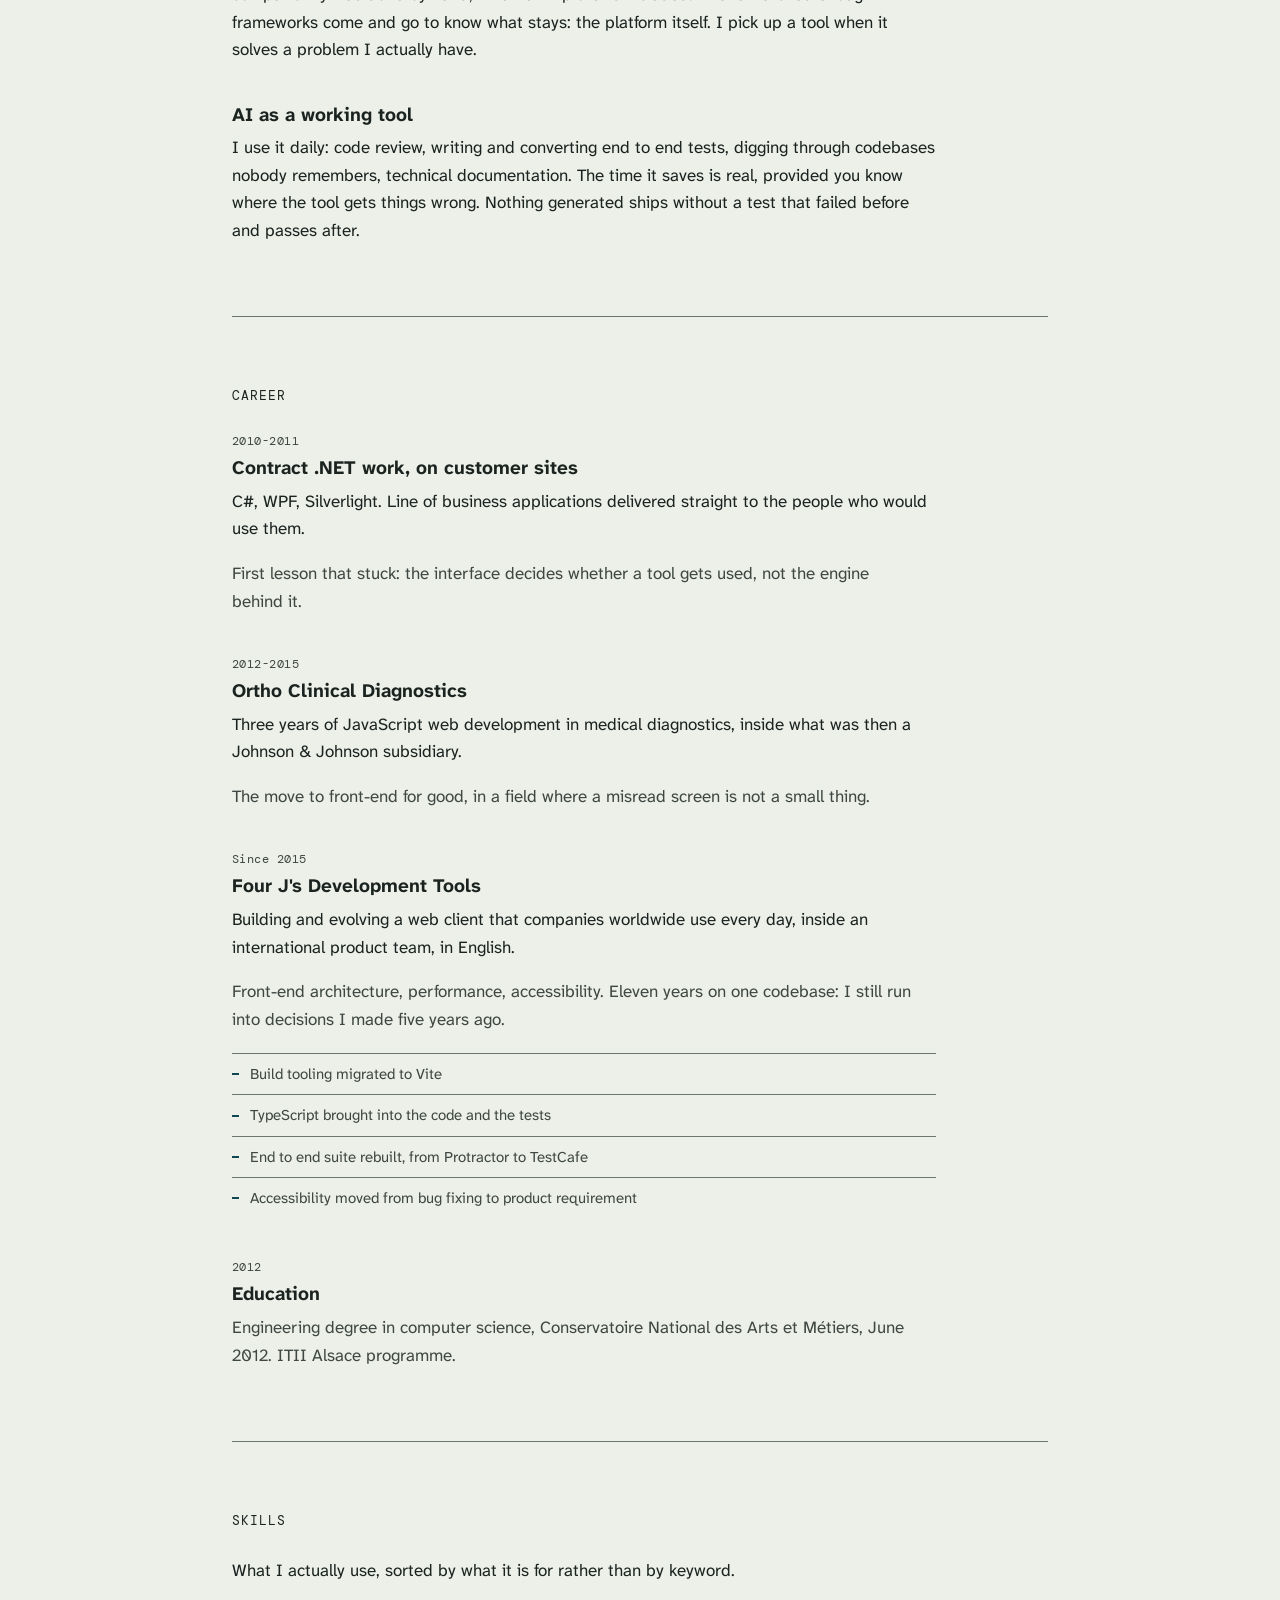
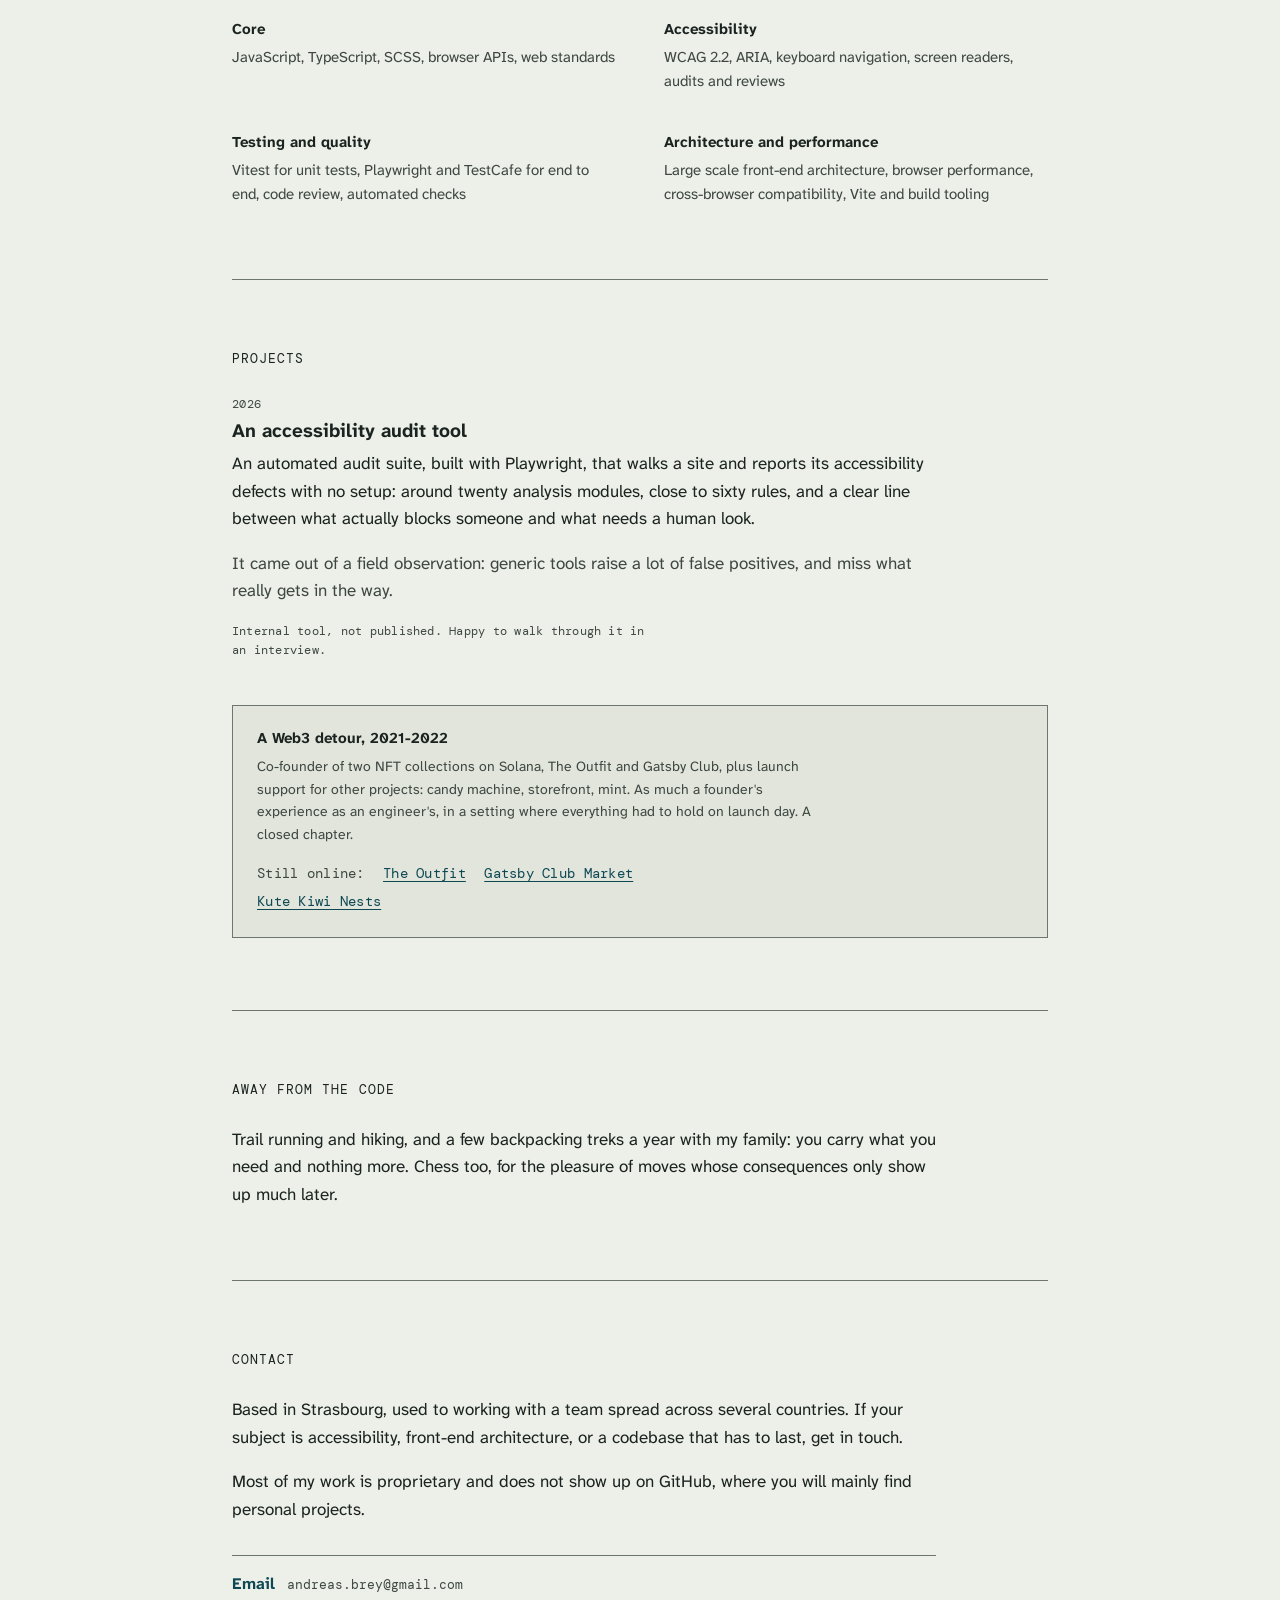
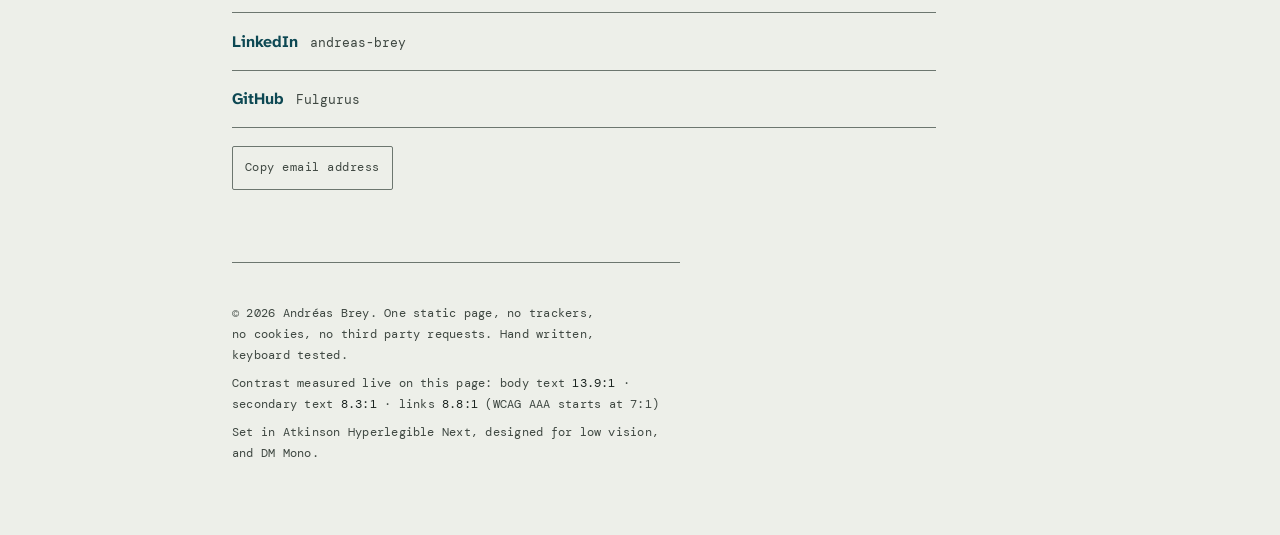
==== commit da81a089: "nft project urls" ====
--- a/index.html
+++ b/index.html
@@ -447,6 +447,16 @@
 .aside h3 { margin-bottom: 0.5rem; font-size: 0.9375rem; }
 .aside p { font-size: 0.875rem; color: var(--ink-muted); }
 .entry + .aside { margin-top: 2.75rem; }
+.project-links {
+  display: flex;
+  flex-wrap: wrap;
+  gap: 0.35rem 1.15rem;
+  margin-top: 1rem;
+  font-family: var(--font-mono);
+  font-size: 0.75rem;
+  letter-spacing: 0.02em;
+}
+.project-links span { color: var(--ink-muted); }
 
 .section-intro { margin-bottom: 2.25rem; }
 
@@ -647,6 +657,12 @@
     <div class="aside">
       <h3 data-i18n="web3Title">Une parenthèse Web3, 2021-2022</h3>
       <p data-i18n="web3Body">Co-fondateur de deux collections NFT sur Solana, The Outfit et Gatsby Club, et accompagnement d'autres projets sur leur lancement : candy machine, storefront, mint. Autant une expérience d'entrepreneur que de développeur, dans un contexte où tout devait tenir le jour J. Chapitre clos.</p>
+      <p class="project-links">
+        <span data-i18n="stillOnline">Encore en ligne :</span>
+        <a href="https://outfit-gold.vercel.app/#/" rel="noopener" target="_blank">The Outfit<span class="visually-hidden" data-i18n="newTab">ouvre un nouvel onglet</span></a>
+        <a href="https://gatsby-club-market-7xmg2cb7b-fulgurus.vercel.app/" rel="noopener" target="_blank">Gatsby Club Market<span class="visually-hidden" data-i18n="newTab">ouvre un nouvel onglet</span></a>
+        <a href="https://kiwinests-ol0ta7hf6-fulgurus.vercel.app/" rel="noopener" target="_blank">Kute Kiwi Nests<span class="visually-hidden" data-i18n="newTab">ouvre un nouvel onglet</span></a>
+      </p>
     </div>
   </section>
 
@@ -762,6 +778,7 @@
     web3Body: "Co-founder of two NFT collections on Solana, The Outfit and Gatsby Club, plus launch support for other projects: candy machine, storefront, mint. As much a founder's experience as an engineer's, in a setting where everything had to hold on launch day. A closed chapter.",
     offscreenTitle: "Away from the code",
     offscreenBody: "Trail running and hiking, and a few backpacking treks a year with my family: you carry what you need and nothing more. Chess too, for the pleasure of moves whose consequences only show up much later.",
+    stillOnline: "Still online:",
     contactTitle: "Contact",
     contactBody: "Based in Strasbourg, used to working with a team spread across several countries. If your subject is accessibility, front-end architecture, or a codebase that has to last, get in touch.",
     contactGithub: "Most of my work is proprietary and does not show up on GitHub, where you will mainly find personal projects.",
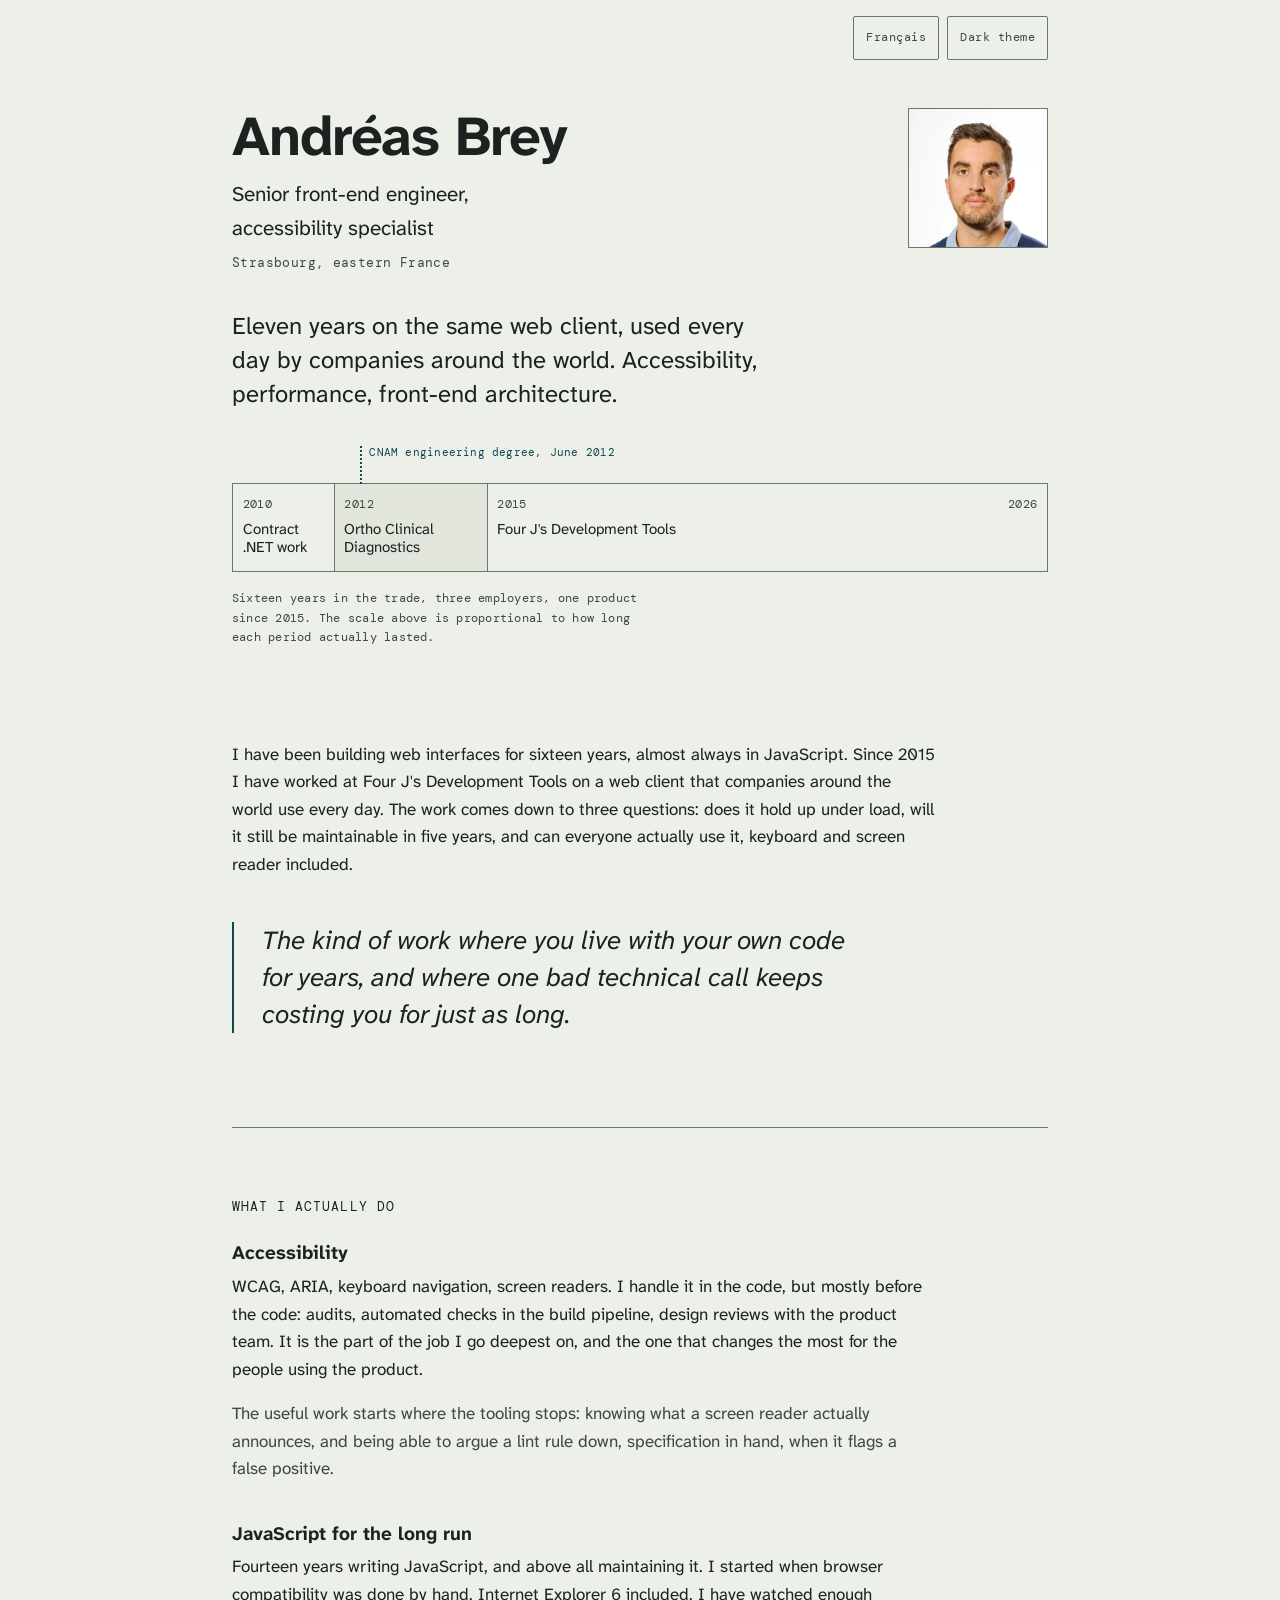
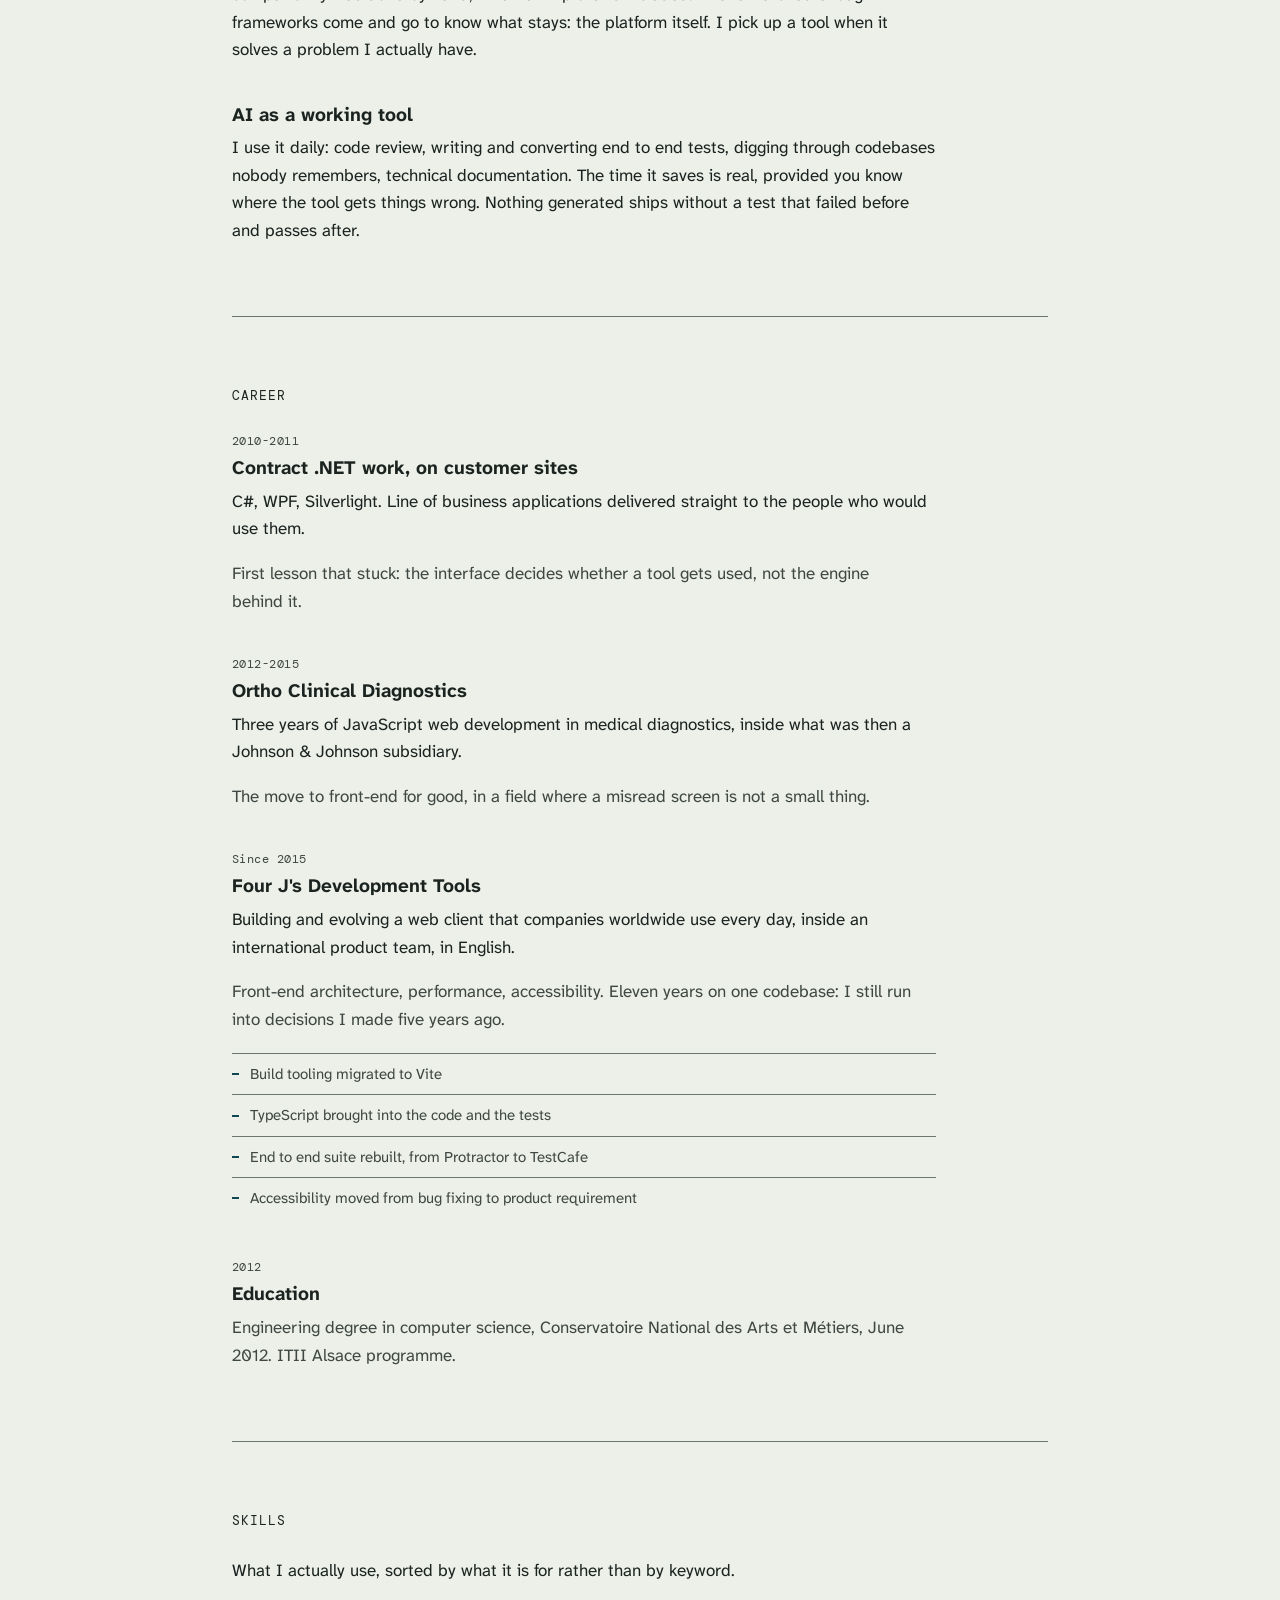
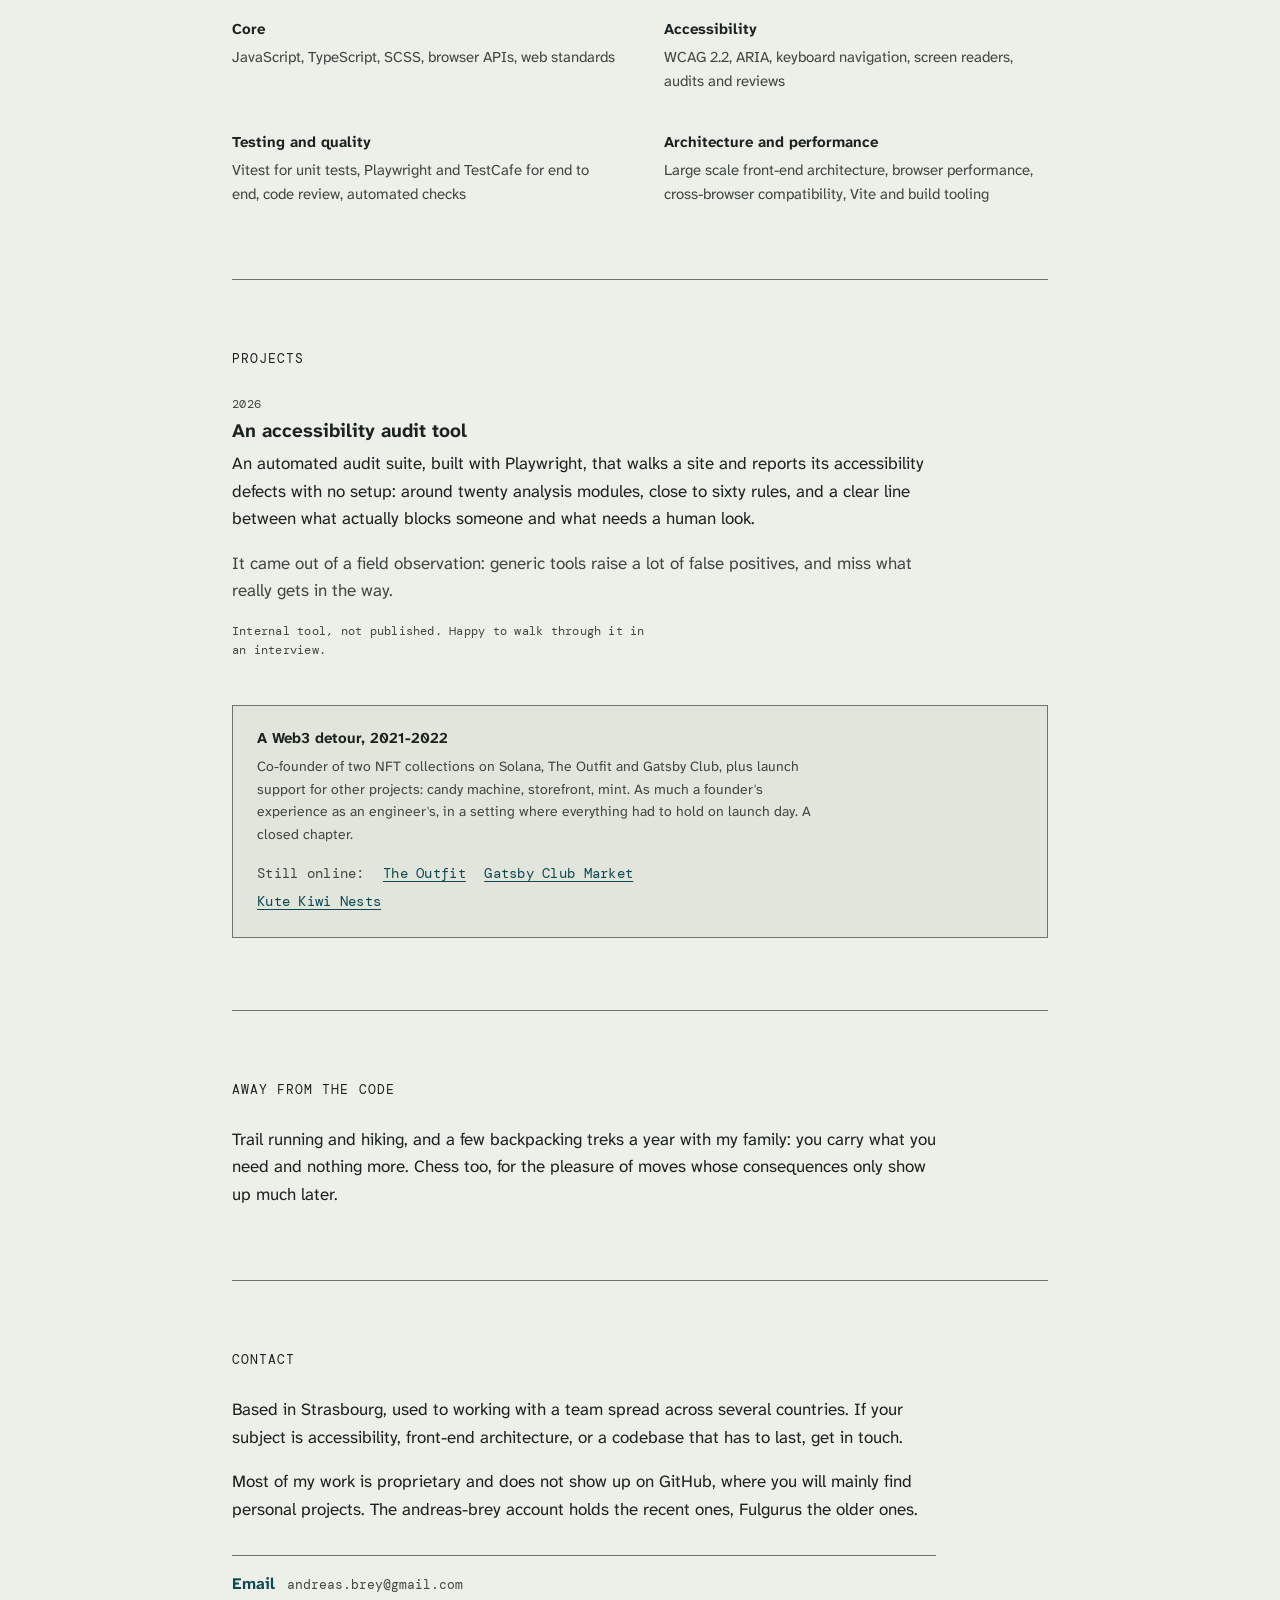
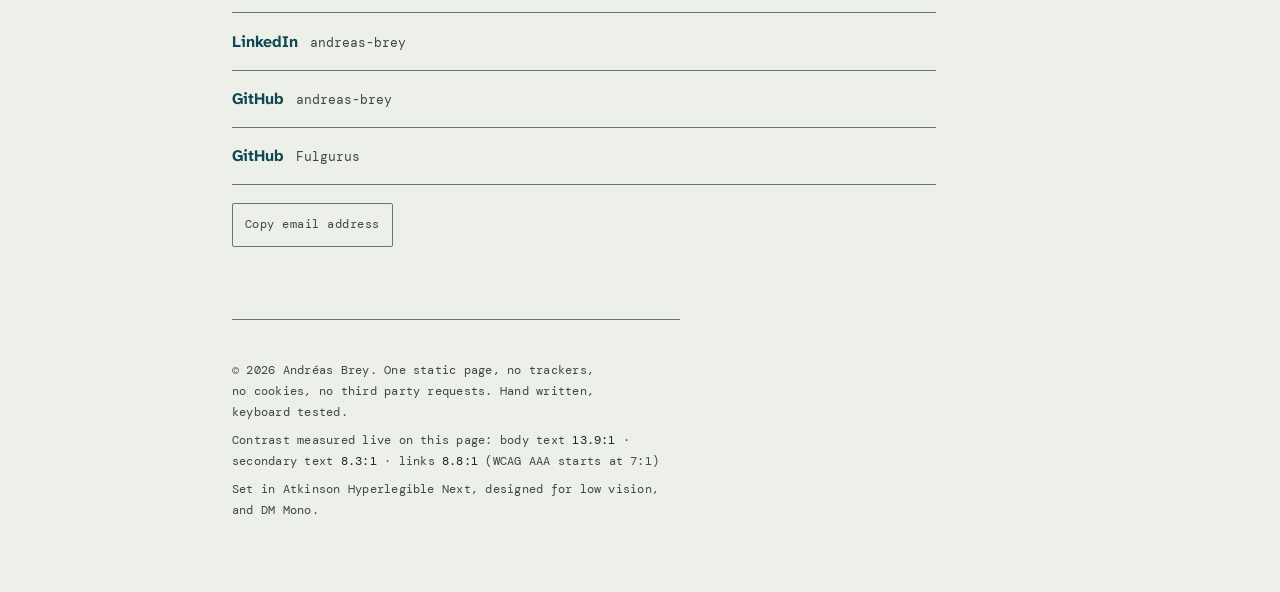
==== commit 0a6803bf: "meta url card" ====
--- a/index.html
+++ b/index.html
@@ -7,12 +7,22 @@
 <title>Andréas Brey, ingénieur front-end</title>
 <meta name="description" content="Ingénieur front-end à Strasbourg. Seize ans de développement, onze sur le même client web. Accessibilité, performance, architecture JavaScript.">
 <meta name="author" content="Andréas Brey">
+<link rel="canonical" href="https://andreas-brey.vercel.app/">
+<link rel="alternate" hreflang="fr" href="https://andreas-brey.vercel.app/?lang=fr">
+<link rel="alternate" hreflang="en" href="https://andreas-brey.vercel.app/?lang=en">
+<link rel="alternate" hreflang="x-default" href="https://andreas-brey.vercel.app/">
 <meta property="og:type" content="profile">
+<meta property="og:url" content="https://andreas-brey.vercel.app/">
 <meta property="og:title" content="Andréas Brey, ingénieur front-end">
 <meta property="og:description" content="Seize ans de développement, onze sur le même client web. Accessibilité, performance, architecture JavaScript.">
 <meta property="og:locale" content="fr_FR">
 <meta property="og:locale:alternate" content="en_GB">
-<meta name="twitter:card" content="summary">
+<meta property="og:image" content="https://andreas-brey.vercel.app/img/og.png">
+<meta property="og:image:type" content="image/png">
+<meta property="og:image:width" content="1200">
+<meta property="og:image:height" content="630">
+<meta property="og:image:alt" content="Andréas Brey, ingénieur front-end senior spécialisé accessibilité, Strasbourg">
+<meta name="twitter:card" content="summary_large_image">
 <link rel="icon" href="data:image/svg+xml,%3Csvg xmlns='http://www.w3.org/2000/svg' viewBox='0 0 32 32'%3E%3Crect width='32' height='32' rx='3' fill='%230D4853'/%3E%3Cpath d='M5.5 24 L11 8 L14 8 L19.5 24' fill='none' stroke='%23EDEFE9' stroke-width='2.3' stroke-linecap='square'/%3E%3Cpath d='M8.3 19 L16.7 19' stroke='%23EDEFE9' stroke-width='2.3'/%3E%3Cpath d='M22 24 L22 8 L25 8 A4 4 0 0 1 25 15.5 L22 15.5 A4.25 4.25 0 0 1 25.5 24 Z' fill='%23EDEFE9'/%3E%3C/svg%3E">
 <link rel="preload" href="fonts/atkinson-latin.woff2" as="font" type="font/woff2" crossorigin>
 <script>
@@ -668,13 +678,13 @@
 
   <section aria-labelledby="s-offscreen">
     <h2 class="label" id="s-offscreen" data-i18n="offscreenTitle">En dehors du code</h2>
-    <p data-i18n="offscreenBody">Trail et randonnée, et plusieurs treks en bivouac par an, en famille : partir avec ce qu’on porte sur le dos. Les échecs aussi, pour le plaisir des coups dont on ne mesure la conséquence que bien plus tard.</p>
+    <p data-i18n="offscreenBody">Trail et randonnée, et plusieurs treks en bivouac par an, en famille : partir avec ce qu'on porte sur le dos. Les échecs aussi, pour le plaisir des coups dont on ne mesure la conséquence que bien plus tard.</p>
   </section>
 
   <section aria-labelledby="s-contact">
     <h2 class="label" id="s-contact" data-i18n="contactTitle">Contact</h2>
     <p data-i18n="contactBody">Basé à Strasbourg, habitué au travail avec une équipe répartie sur plusieurs pays. Si le sujet touche l'accessibilité, l'architecture front-end ou une base de code qui doit durer, écrivez-moi.</p>
-    <p data-i18n="contactGithub">L'essentiel de mon travail est propriétaire et n'apparaît donc pas sur GitHub, où l'on trouvera surtout mes projets personnels.</p>
+    <p data-i18n="contactGithub">L'essentiel de mon travail est propriétaire et n'apparaît donc pas sur GitHub, où l'on trouvera surtout mes projets personnels. Le compte andreas-brey porte les récents, Fulgurus les plus anciens.</p>
     <div class="links">
       <div id="mail-row">
         <strong>Email</strong>
@@ -682,6 +692,11 @@
       </div>
       <a href="https://www.linkedin.com/in/andreas-brey-a64134b9" rel="me noopener" target="_blank">
         <strong>LinkedIn</strong>
+        <span>andreas-brey</span>
+        <span class="visually-hidden" data-i18n="newTab">ouvre un nouvel onglet</span>
+      </a>
+      <a href="https://github.com/andreas-brey" rel="me noopener" target="_blank">
+        <strong>GitHub</strong>
         <span>andreas-brey</span>
         <span class="visually-hidden" data-i18n="newTab">ouvre un nouvel onglet</span>
       </a>
@@ -781,7 +796,7 @@
     stillOnline: "Still online:",
     contactTitle: "Contact",
     contactBody: "Based in Strasbourg, used to working with a team spread across several countries. If your subject is accessibility, front-end architecture, or a codebase that has to last, get in touch.",
-    contactGithub: "Most of my work is proprietary and does not show up on GitHub, where you will mainly find personal projects.",
+    contactGithub: "Most of my work is proprietary and does not show up on GitHub, where you will mainly find personal projects. The andreas-brey account holds the recent ones, Fulgurus the older ones.",
     newTab: "opens in a new tab",
     copyLabel: "Copy email address",
     copyDone: "Email address copied",
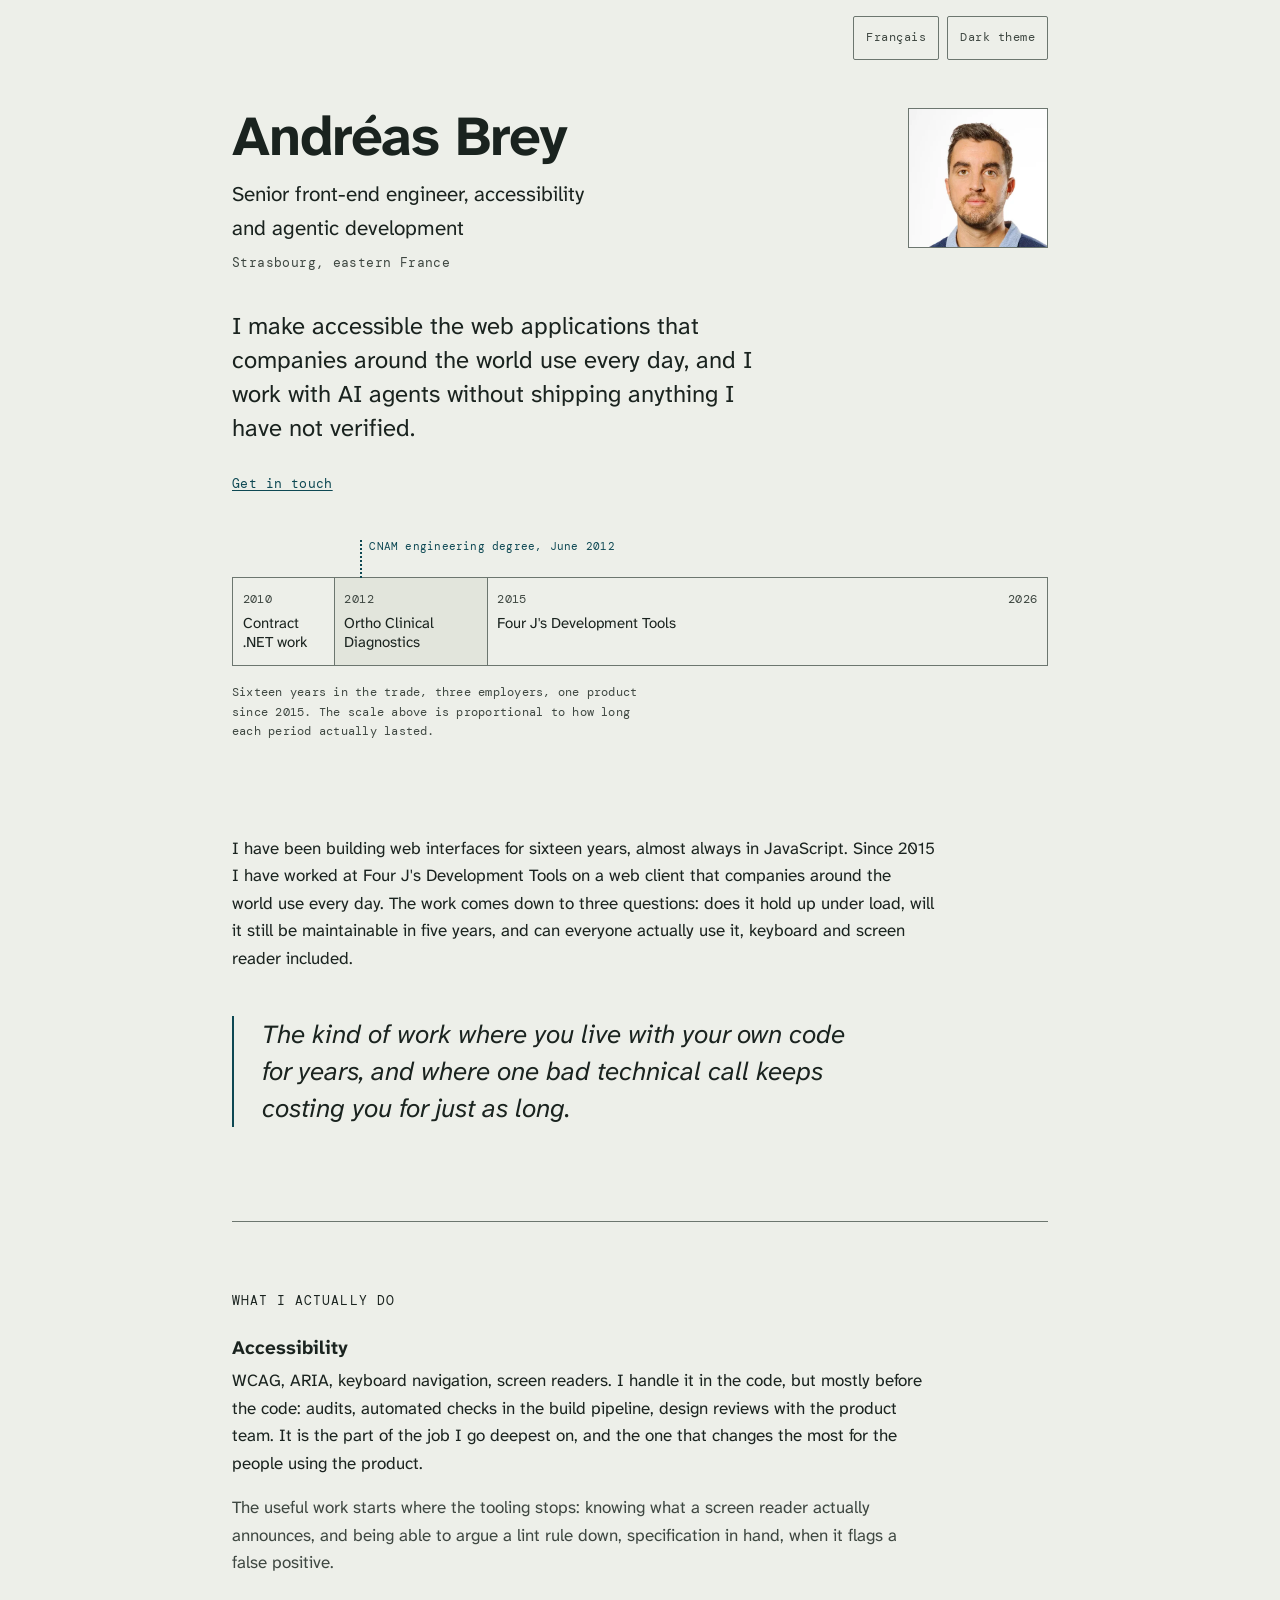
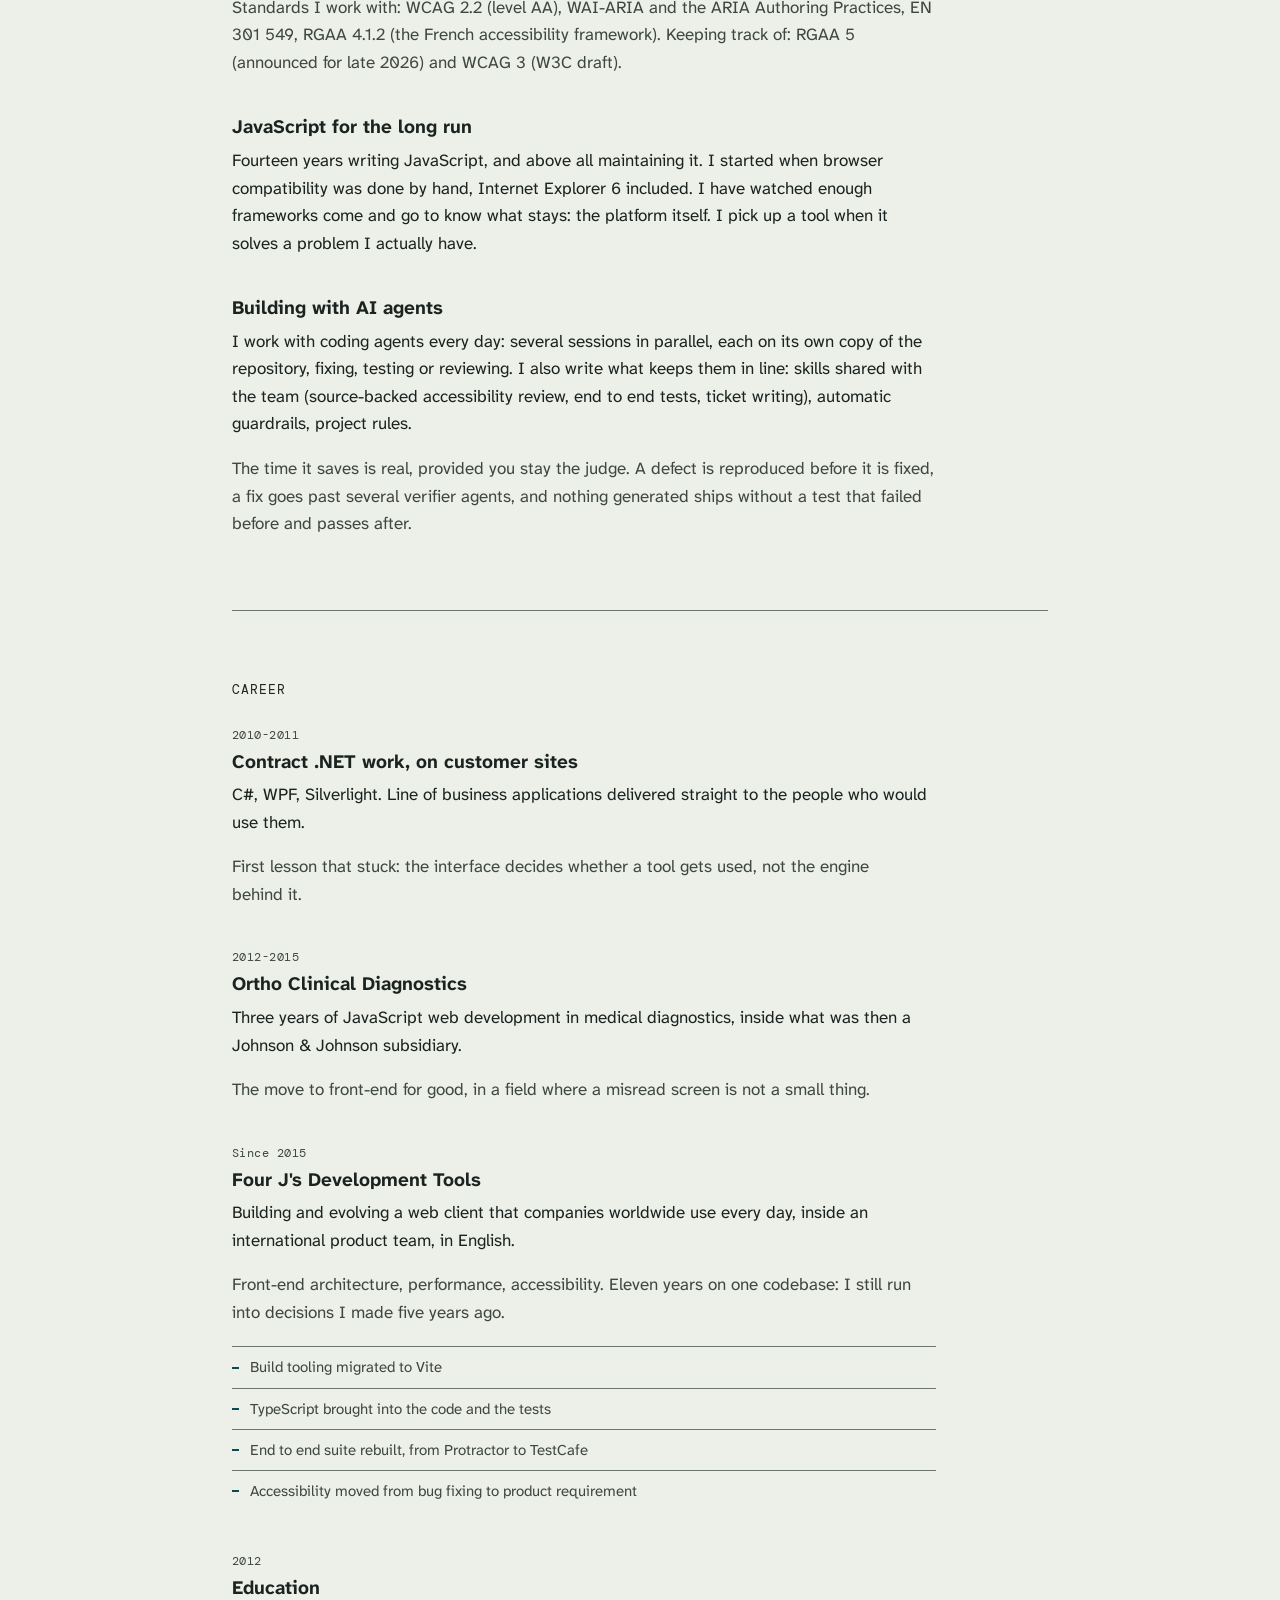
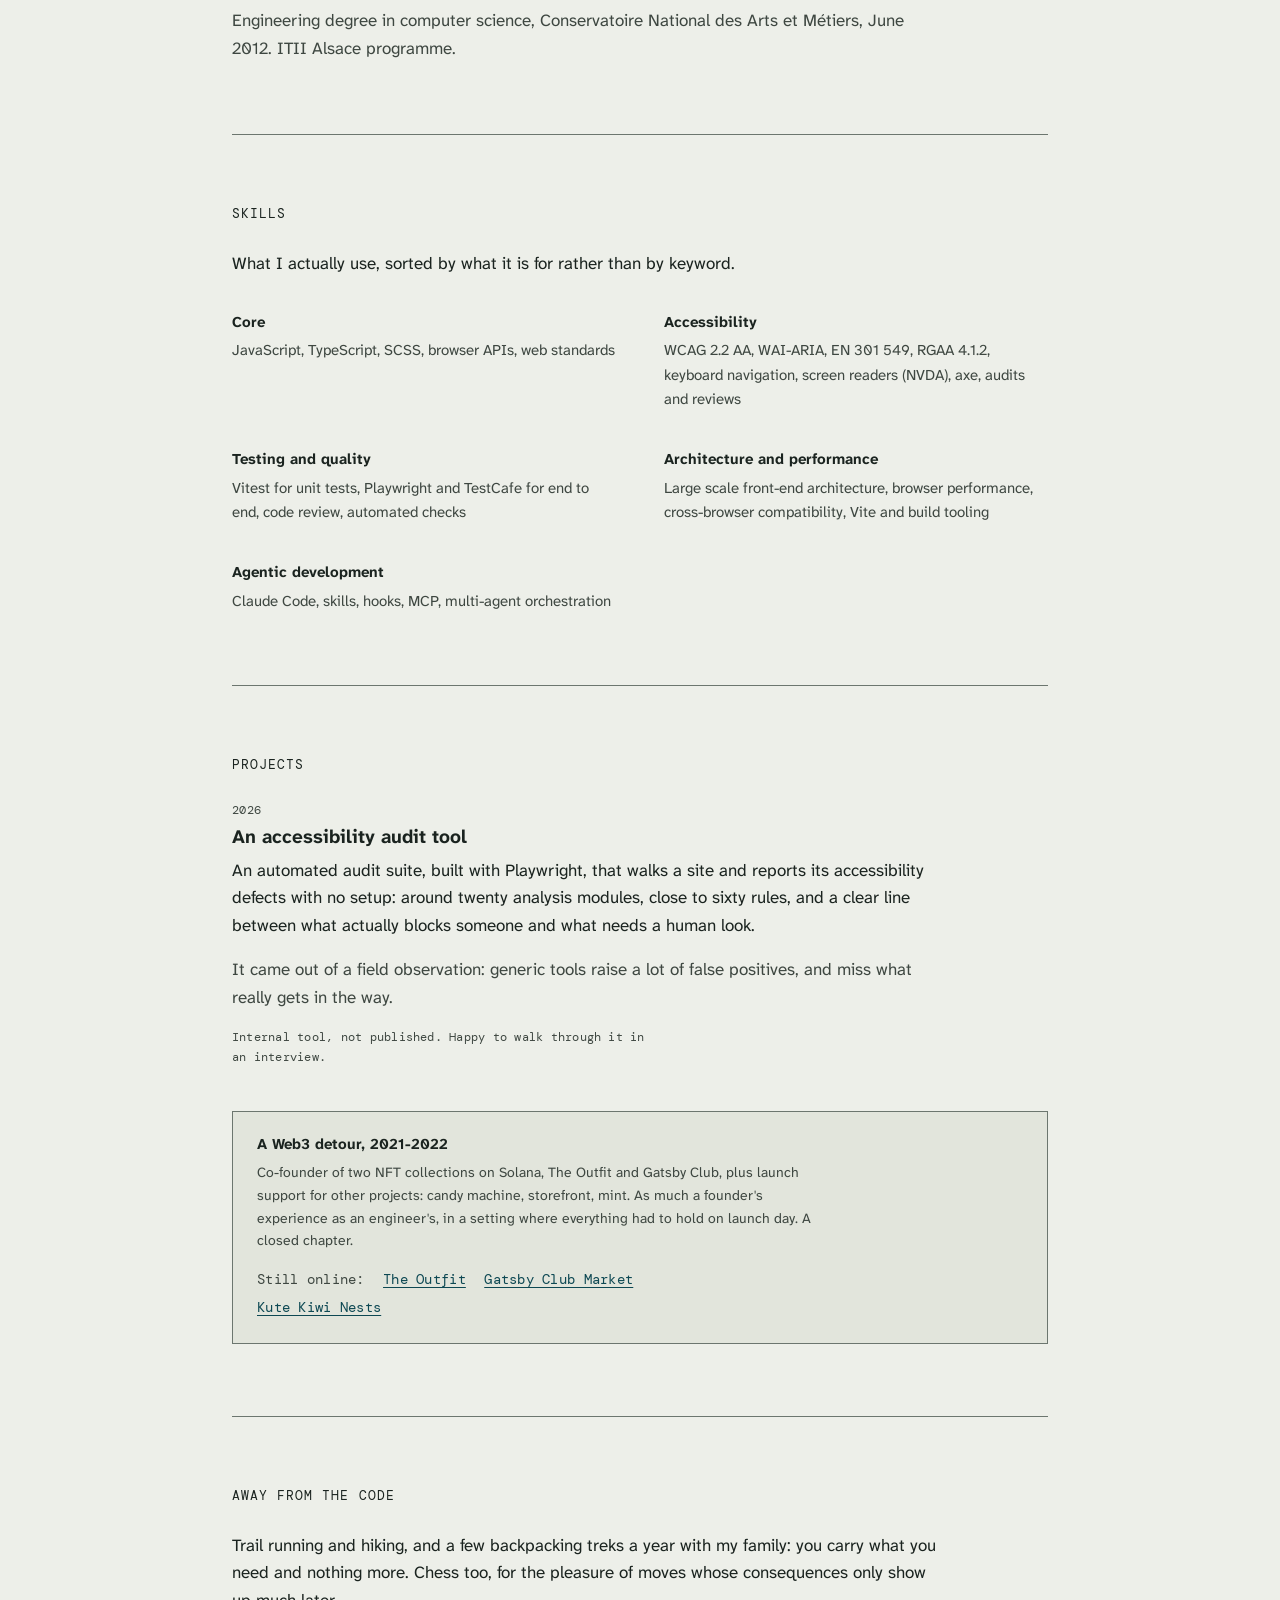
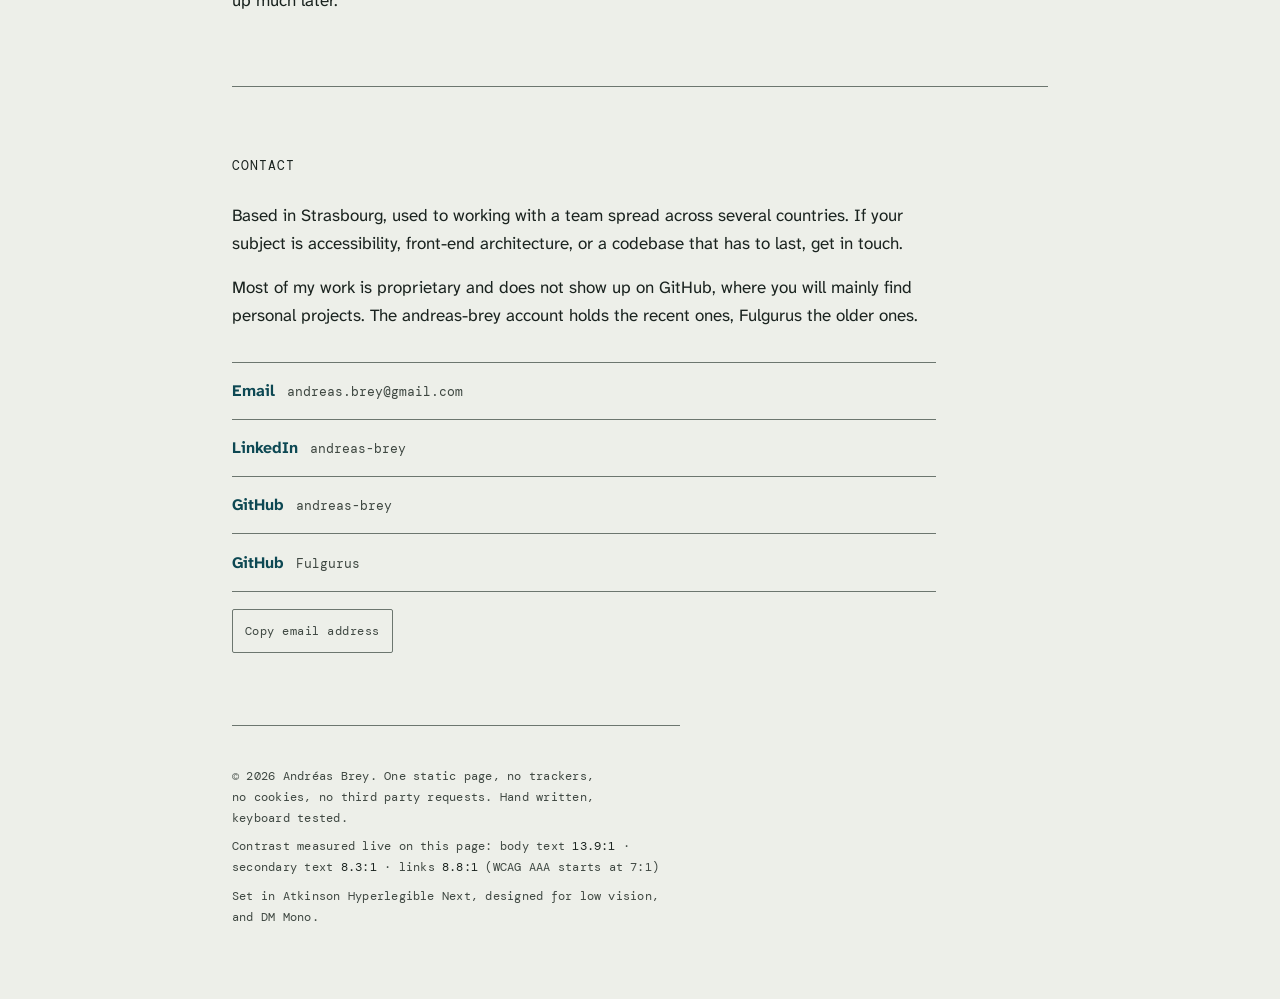
==== commit dfb0b3f4: "reposition on accessibility and agentic development - hero: new role and tagline, contact link - AI " ====
--- a/index.html
+++ b/index.html
@@ -4,8 +4,8 @@
 <meta charset="utf-8">
 <meta name="viewport" content="width=device-width, initial-scale=1, viewport-fit=cover">
 <meta name="color-scheme" content="light dark">
-<title>Andréas Brey, ingénieur front-end</title>
-<meta name="description" content="Ingénieur front-end à Strasbourg. Seize ans de développement, onze sur le même client web. Accessibilité, performance, architecture JavaScript.">
+<title>Andréas Brey, ingénieur front-end, accessibilité et IA</title>
+<meta name="description" content="Ingénieur front-end senior à Strasbourg. Accessibilité web (WCAG 2.2, EN 301 549, RGAA), développement avec des agents IA, architecture JavaScript.">
 <meta name="author" content="Andréas Brey">
 <link rel="canonical" href="https://andreas-brey.vercel.app/">
 <link rel="alternate" hreflang="fr" href="https://andreas-brey.vercel.app/?lang=fr">
@@ -13,16 +13,38 @@
 <link rel="alternate" hreflang="x-default" href="https://andreas-brey.vercel.app/">
 <meta property="og:type" content="profile">
 <meta property="og:url" content="https://andreas-brey.vercel.app/">
-<meta property="og:title" content="Andréas Brey, ingénieur front-end">
-<meta property="og:description" content="Seize ans de développement, onze sur le même client web. Accessibilité, performance, architecture JavaScript.">
+<meta property="og:title" content="Andréas Brey, ingénieur front-end, accessibilité et IA">
+<meta property="og:description" content="Accessibilité web (WCAG 2.2, EN 301 549, RGAA), développement avec des agents IA, architecture JavaScript. Seize ans de métier, onze sur le même produit.">
 <meta property="og:locale" content="fr_FR">
 <meta property="og:locale:alternate" content="en_GB">
 <meta property="og:image" content="https://andreas-brey.vercel.app/img/og.png">
 <meta property="og:image:type" content="image/png">
 <meta property="og:image:width" content="1200">
 <meta property="og:image:height" content="630">
-<meta property="og:image:alt" content="Andréas Brey, ingénieur front-end senior spécialisé accessibilité, Strasbourg">
+<meta property="og:image:alt" content="Andréas Brey, ingénieur front-end senior, référent accessibilité et développement agentique, Strasbourg">
 <meta name="twitter:card" content="summary_large_image">
+<!-- Données structurées pour les moteurs de recherche. L'adresse email n'y
+     figure pas, pour la même raison qu'elle n'est pas écrite dans la page. -->
+<script type="application/ld+json">
+{
+  "@context": "https://schema.org",
+  "@type": "Person",
+  "name": "Andréas Brey",
+  "url": "https://andreas-brey.vercel.app/",
+  "image": "https://andreas-brey.vercel.app/img/portrait.webp",
+  "jobTitle": "Ingénieur front-end senior",
+  "worksFor": { "@type": "Organization", "name": "Four J's Development Tools" },
+  "address": { "@type": "PostalAddress", "addressLocality": "Strasbourg", "addressCountry": "FR" },
+  "alumniOf": { "@type": "CollegeOrUniversity", "name": "Conservatoire National des Arts et Métiers" },
+  "knowsLanguage": ["fr", "en"],
+  "knowsAbout": ["Accessibilité numérique", "WCAG 2.2", "WAI-ARIA", "EN 301 549", "RGAA", "JavaScript", "TypeScript", "Développement agentique"],
+  "sameAs": [
+    "https://www.linkedin.com/in/andreas-brey-a64134b9",
+    "https://github.com/andreas-brey",
+    "https://github.com/Fulgurus"
+  ]
+}
+</script>
 <link rel="icon" href="data:image/svg+xml,%3Csvg xmlns='http://www.w3.org/2000/svg' viewBox='0 0 32 32'%3E%3Crect width='32' height='32' rx='3' fill='%230D4853'/%3E%3Cpath d='M5.5 24 L11 8 L14 8 L19.5 24' fill='none' stroke='%23EDEFE9' stroke-width='2.3' stroke-linecap='square'/%3E%3Cpath d='M8.3 19 L16.7 19' stroke='%23EDEFE9' stroke-width='2.3'/%3E%3Cpath d='M22 24 L22 8 L25 8 A4 4 0 0 1 25 15.5 L22 15.5 A4.25 4.25 0 0 1 25.5 24 Z' fill='%23EDEFE9'/%3E%3C/svg%3E">
 <link rel="preload" href="fonts/atkinson-latin.woff2" as="font" type="font/woff2" crossorigin>
 <script>
@@ -287,6 +309,16 @@
   font-size: clamp(1.1875rem, 3vw, 1.5rem);
   line-height: 1.42;
 }
+/* Raccourci vers le contact : même hauteur de cible que les boutons. */
+.contact-jump {
+  display: inline-flex;
+  align-items: center;
+  min-height: 2.75rem;
+  margin-top: 1rem;
+  font-family: var(--font-mono);
+  font-size: 0.8125rem;
+  letter-spacing: 0.03em;
+}
 
 /* ---------- Frise de mesure ----------
    Au-dessus de 34rem, chaque segment occupe une largeur proportionnelle à sa
@@ -517,7 +549,7 @@
 }
 
 @media print {
-  .toolbar, .skip-link, .copy-btn { display: none; }
+  .toolbar, .skip-link, .copy-btn, .contact-jump { display: none; }
 }
 </style>
 </head>
@@ -540,9 +572,10 @@
     <img class="portrait" id="portrait" src="img/portrait.webp" alt="" width="420" height="420" fetchpriority="high" decoding="async">
     <div class="ident">
       <h1>Andréas Brey</h1>
-      <p class="role" data-i18n="role">Ingénieur front-end senior, spécialisé accessibilité</p>
+      <p class="role" data-i18n="role">Ingénieur front-end senior, référent accessibilité et développement agentique</p>
       <p class="place" data-i18n="place">Strasbourg, Grand Est, France</p>
-      <p class="tagline" data-i18n="tagline">Onze ans sur le même client web, utilisé chaque jour par des entreprises dans le monde entier. Accessibilité, performance, architecture front-end.</p>
+      <p class="tagline" data-i18n="tagline">Je rends accessibles des applications web que des entreprises utilisent chaque jour dans le monde entier, et je travaille avec des agents IA sans rien livrer que je n'aie vérifié.</p>
+      <a class="contact-jump" href="#s-contact" data-i18n="contactJump">Me contacter</a>
     </div>
   </header>
 
@@ -585,14 +618,16 @@
         <h3 data-i18n="a11yTitle">Accessibilité</h3>
         <p class="lead" data-i18n="a11yBody">WCAG, ARIA, navigation au clavier, lecteurs d'écran. Je la traite dans le code, mais surtout avant le code : audits, tests automatisés dans la chaîne d'intégration, revues d'ergonomie avec l'équipe produit. C'est la partie du métier où je vais le plus loin, et celle qui change le plus le résultat pour l'utilisateur.</p>
         <p data-i18n="a11yBody2">Le travail utile commence là où les outils s'arrêtent : savoir ce qu'un lecteur d'écran annonce vraiment, et pouvoir contredire une règle de lint, spécification à l'appui, quand elle signale un faux positif.</p>
+        <p data-i18n="a11yStandards">Référentiels pratiqués : WCAG 2.2 (niveau AA), WAI-ARIA et ARIA Authoring Practices, EN 301 549, RGAA 4.1.2. En veille : RGAA 5 (publication annoncée fin 2026) et WCAG 3 (brouillon W3C).</p>
       </article>
       <article class="entry">
         <h3 data-i18n="jsTitle">JavaScript sur la durée</h3>
         <p class="lead" data-i18n="jsBody">Quatorze ans à écrire du JavaScript, et surtout à le maintenir. J'ai commencé quand la compatibilité navigateurs se faisait à la main, Internet Explorer 6 compris. J'ai vu passer assez de frameworks pour savoir ce qui reste : la plateforme. J'adopte un outil quand il règle un problème que j'ai vraiment.</p>
       </article>
       <article class="entry">
-        <h3 data-i18n="aiTitle">L'IA, outil de travail</h3>
-        <p class="lead" data-i18n="aiBody">Je m'en sers tous les jours : revue de code, génération et conversion de tests end to end, analyse de bases de code que plus personne ne connaît, documentation technique. Le temps gagné est réel, à condition de savoir où l'outil se trompe. Rien de généré n'entre sans un test qui échoue avant et qui passe après.</p>
+        <h3 data-i18n="aiTitle">Le développement avec des agents IA</h3>
+        <p class="lead" data-i18n="aiBody">Je travaille tous les jours avec des agents de code : plusieurs sessions en parallèle, chacune sur sa copie du dépôt, pour corriger, tester ou relire. J'écris aussi ce qui les encadre : des skills partagés avec l'équipe (revue d'accessibilité sourcée, tests end to end, rédaction de tickets), des garde-fous automatiques, des règles de projet.</p>
+        <p data-i18n="aiBody2">Le temps gagné est réel, à condition de rester le juge. Un défaut se reproduit avant d'être corrigé, un correctif passe devant plusieurs agents vérificateurs, et rien de généré n'entre sans un test qui échoue avant et qui passe après.</p>
       </article>
     </div>
   </section>
@@ -642,7 +677,7 @@
       </div>
       <div class="skill">
         <h3 data-i18n="sk2Title">Accessibilité</h3>
-        <p data-i18n="sk2Items">WCAG 2.2, ARIA, navigation au clavier, lecteurs d'écran, audits et revues</p>
+        <p data-i18n="sk2Items">WCAG 2.2 AA, WAI-ARIA, EN 301 549, RGAA 4.1.2, navigation au clavier, lecteurs d'écran (NVDA), axe, audits et revues</p>
       </div>
       <div class="skill">
         <h3 data-i18n="sk3Title">Tests et qualité</h3>
@@ -651,6 +686,10 @@
       <div class="skill">
         <h3 data-i18n="sk4Title">Architecture et performance</h3>
         <p data-i18n="sk4Items">Architecture front-end à grande échelle, performance navigateur, compatibilité multi-navigateurs, Vite et chaîne de build</p>
+      </div>
+      <div class="skill">
+        <h3 data-i18n="sk5Title">Développement agentique</h3>
+        <p data-i18n="sk5Items">Claude Code, skills, hooks, MCP, orchestration multi-agents</p>
       </div>
     </div>
   </section>
@@ -737,9 +776,10 @@
   const EN = {
     skip: "Skip to main content",
     langLabel: "Français",
-    role: "Senior front-end engineer, accessibility specialist",
+    role: "Senior front-end engineer, accessibility and agentic development",
     place: "Strasbourg, eastern France",
-    tagline: "Eleven years on the same web client, used every day by companies around the world. Accessibility, performance, front-end architecture.",
+    tagline: "I make accessible the web applications that companies around the world use every day, and I work with AI agents without shipping anything I have not verified.",
+    contactJump: "Get in touch",
     seg1: "Contract .NET work",
     seg2: "Ortho Clinical Diagnostics",
     seg3: "Four J's Development Tools",
@@ -753,10 +793,12 @@
     a11yTitle: "Accessibility",
     a11yBody: "WCAG, ARIA, keyboard navigation, screen readers. I handle it in the code, but mostly before the code: audits, automated checks in the build pipeline, design reviews with the product team. It is the part of the job I go deepest on, and the one that changes the most for the people using the product.",
     a11yBody2: "The useful work starts where the tooling stops: knowing what a screen reader actually announces, and being able to argue a lint rule down, specification in hand, when it flags a false positive.",
+    a11yStandards: "Standards I work with: WCAG 2.2 (level AA), WAI-ARIA and the ARIA Authoring Practices, EN 301 549, RGAA 4.1.2 (the French accessibility framework). Keeping track of: RGAA 5 (announced for late 2026) and WCAG 3 (W3C draft).",
     jsTitle: "JavaScript for the long run",
     jsBody: "Fourteen years writing JavaScript, and above all maintaining it. I started when browser compatibility was done by hand, Internet Explorer 6 included. I have watched enough frameworks come and go to know what stays: the platform itself. I pick up a tool when it solves a problem I actually have.",
-    aiTitle: "AI as a working tool",
-    aiBody: "I use it daily: code review, writing and converting end to end tests, digging through codebases nobody remembers, technical documentation. The time it saves is real, provided you know where the tool gets things wrong. Nothing generated ships without a test that failed before and passes after.",
+    aiTitle: "Building with AI agents",
+    aiBody: "I work with coding agents every day: several sessions in parallel, each on its own copy of the repository, fixing, testing or reviewing. I also write what keeps them in line: skills shared with the team (source-backed accessibility review, end to end tests, ticket writing), automatic guardrails, project rules.",
+    aiBody2: "The time it saves is real, provided you stay the judge. A defect is reproduced before it is fixed, a fix goes past several verifier agents, and nothing generated ships without a test that failed before and passes after.",
     careerTitle: "Career",
     c1Title: "Contract .NET work, on customer sites",
     c1Context: "C#, WPF, Silverlight. Line of business applications delivered straight to the people who would use them.",
@@ -779,11 +821,13 @@
     sk1Title: "Core",
     sk1Items: "JavaScript, TypeScript, SCSS, browser APIs, web standards",
     sk2Title: "Accessibility",
-    sk2Items: "WCAG 2.2, ARIA, keyboard navigation, screen readers, audits and reviews",
+    sk2Items: "WCAG 2.2 AA, WAI-ARIA, EN 301 549, RGAA 4.1.2, keyboard navigation, screen readers (NVDA), axe, audits and reviews",
     sk3Title: "Testing and quality",
     sk3Items: "Vitest for unit tests, Playwright and TestCafe for end to end, code review, automated checks",
     sk4Title: "Architecture and performance",
     sk4Items: "Large scale front-end architecture, browser performance, cross-browser compatibility, Vite and build tooling",
+    sk5Title: "Agentic development",
+    sk5Items: "Claude Code, skills, hooks, MCP, multi-agent orchestration",
     projectsTitle: "Projects",
     auditTitle: "An accessibility audit tool",
     auditBody: "An automated audit suite, built with Playwright, that walks a site and reports its accessibility defects with no setup: around twenty analysis modules, close to sixty rules, and a clear line between what actually blocks someone and what needs a human look.",
@@ -810,7 +854,7 @@
     langSwitched: "Page language changed to English.",
     toDark: "Dark theme",
     toLight: "Light theme",
-    title: "Andréas Brey, front-end engineer"
+    title: "Andréas Brey, front-end engineer, accessibility and AI"
   };
 
   const FR = {
@@ -823,7 +867,7 @@
     langSwitched: "Langue de la page passée en français.",
     toDark: "Thème sombre",
     toLight: "Thème clair",
-    title: "Andréas Brey, ingénieur front-end"
+    title: "Andréas Brey, ingénieur front-end, accessibilité et IA"
   };
 
   /* Le français affiché fait foi : on le relève une fois pour pouvoir y revenir. */
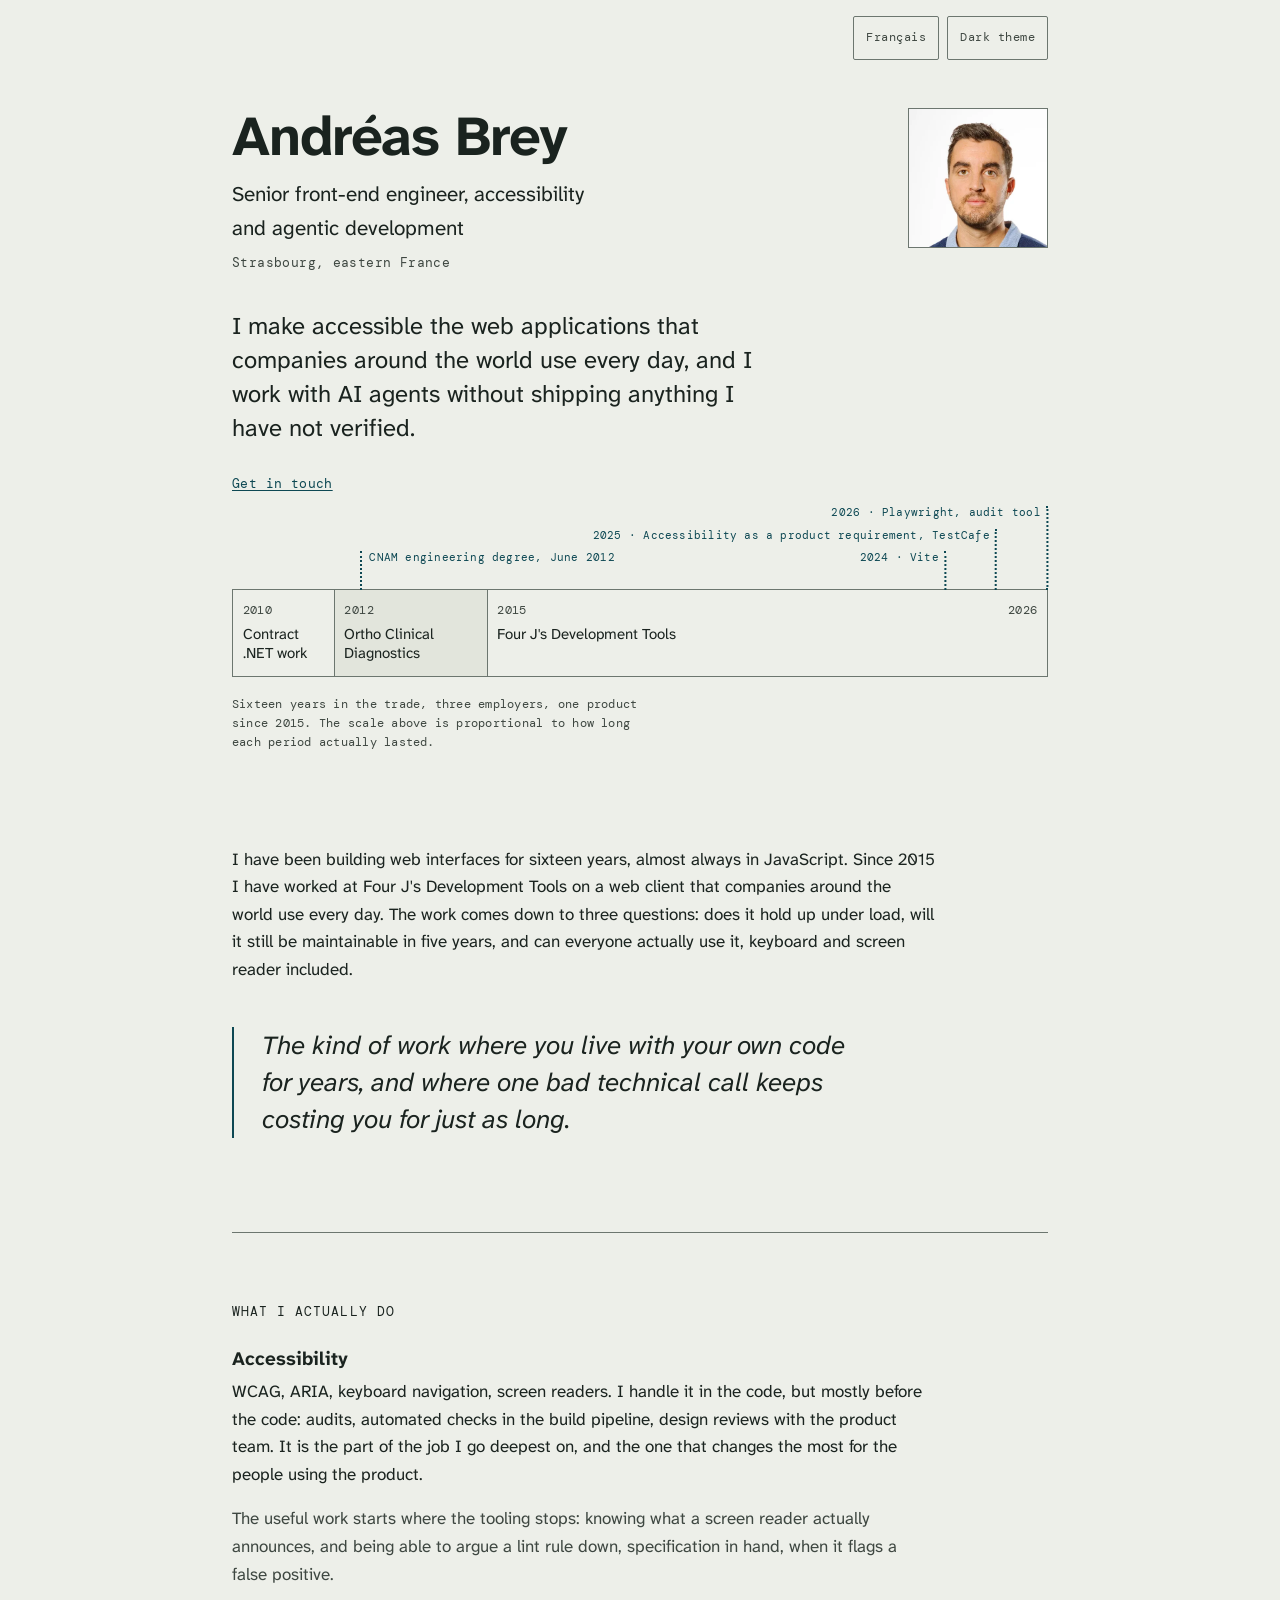
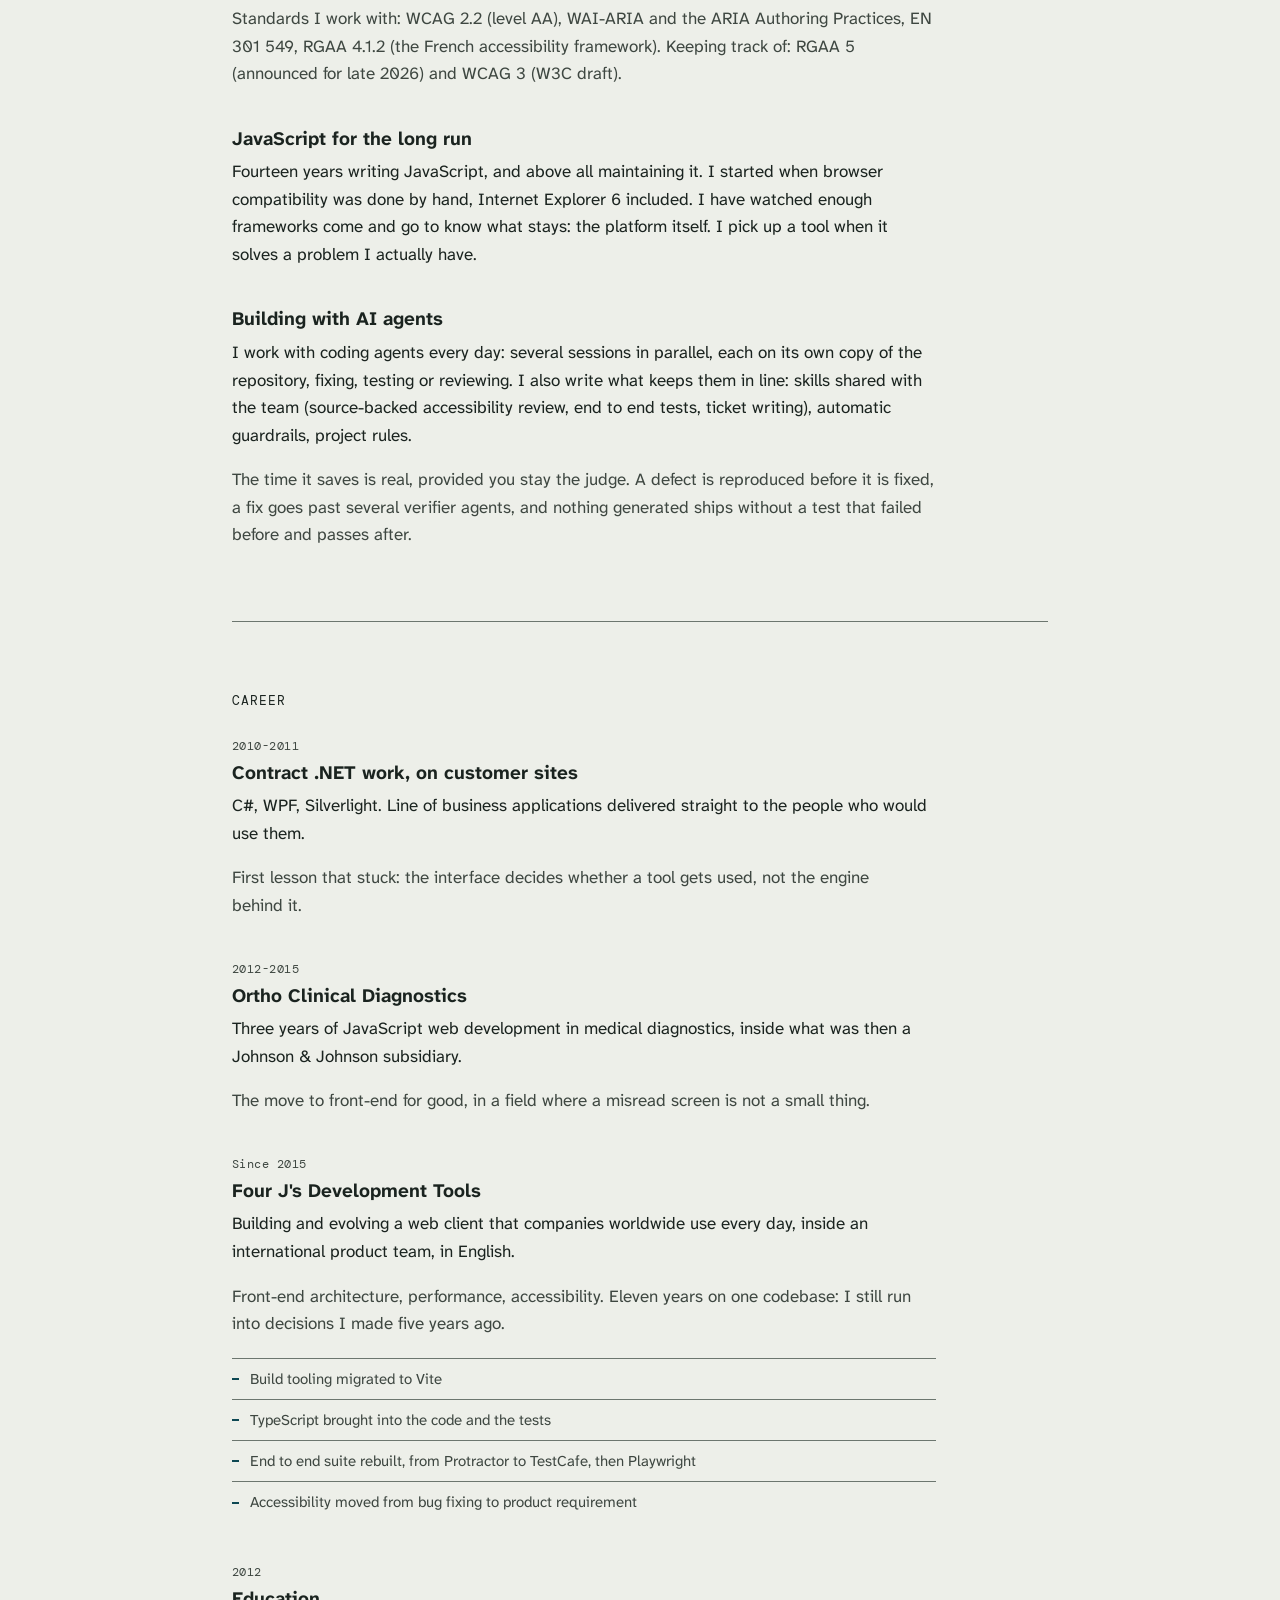
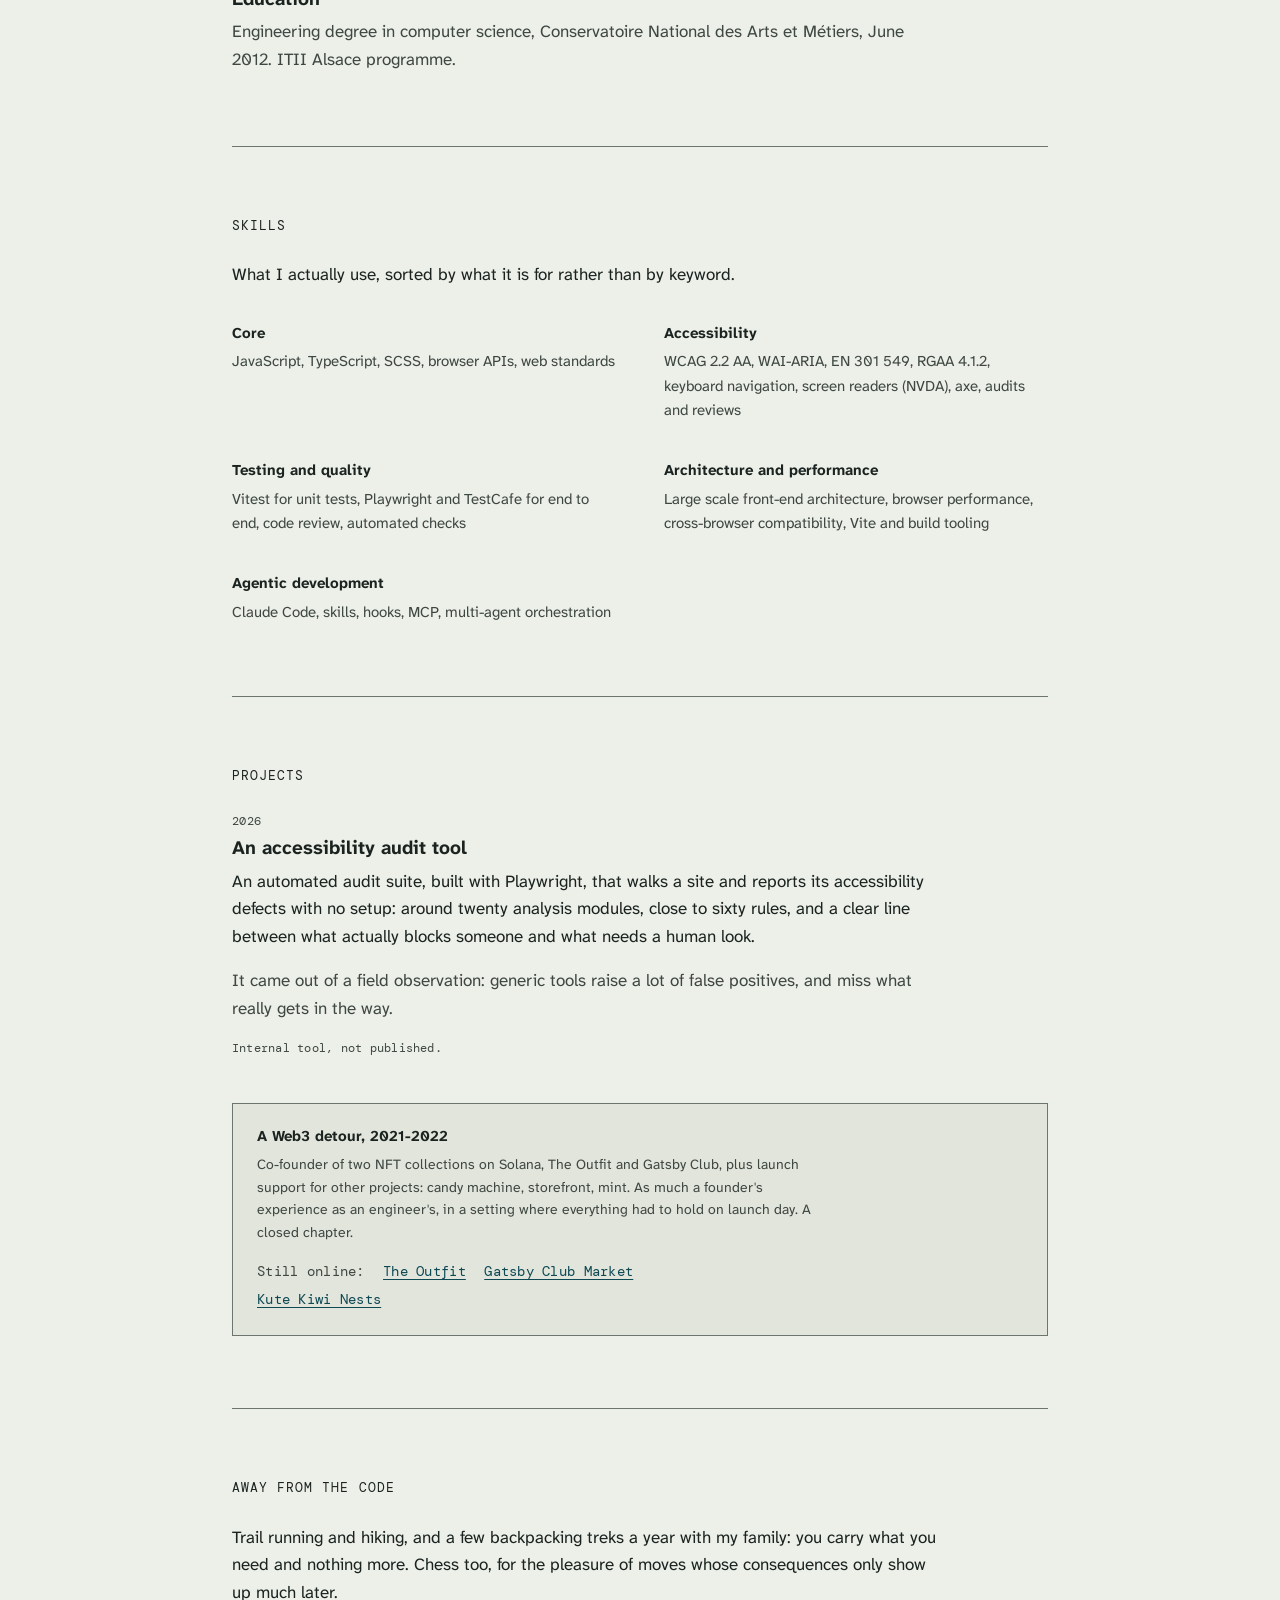
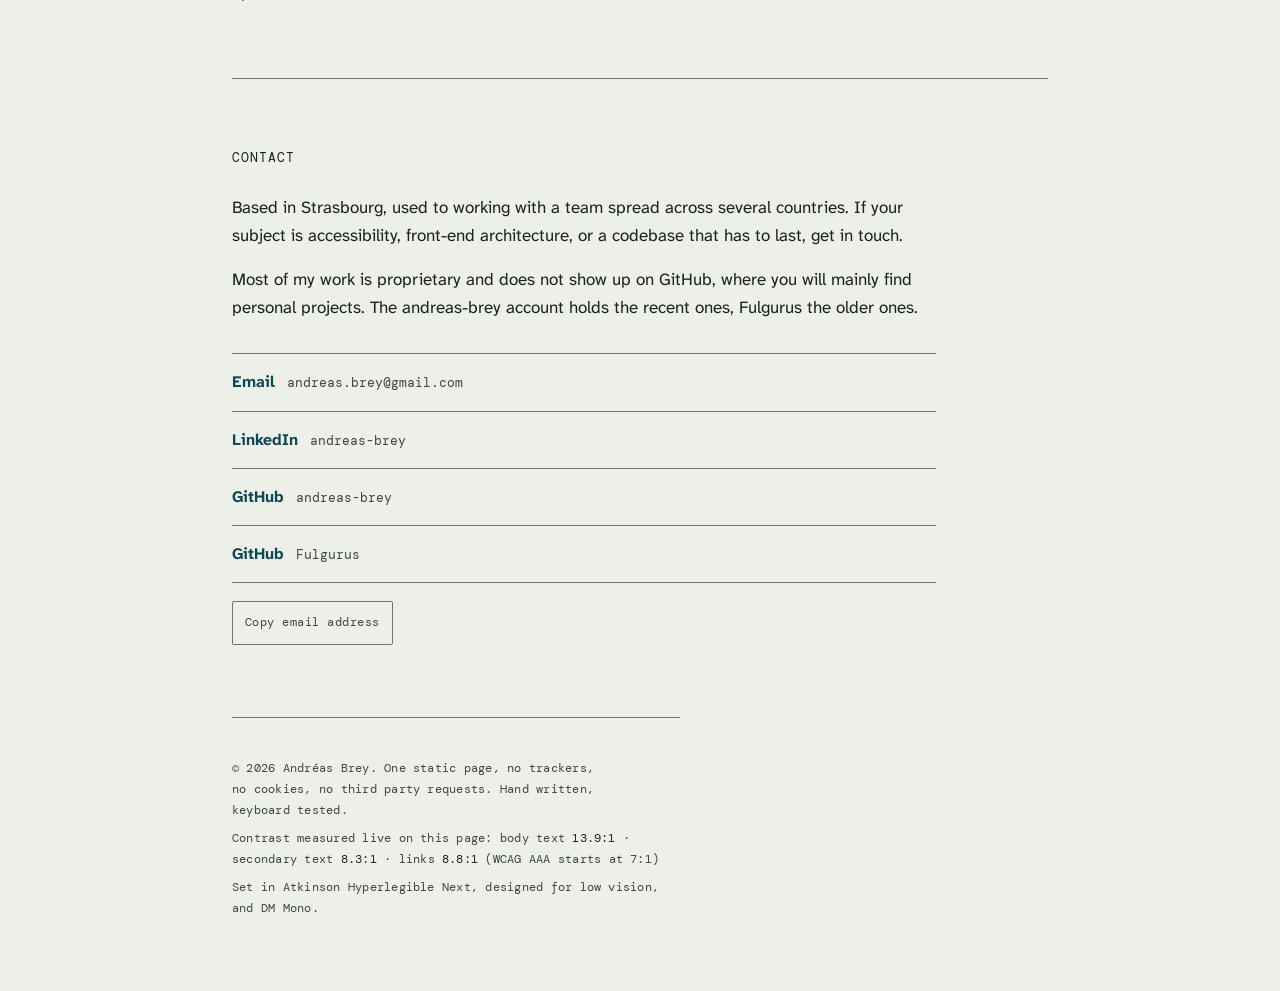
==== commit 804f4d05: "timeline milestones, playwright in the e2e rebuild - timeline: dated technical milestones above the " ====
--- a/index.html
+++ b/index.html
@@ -329,7 +329,7 @@
 .measure-bar {
   position: relative;
   display: flex;
-  margin-top: 2.4rem;
+  margin-top: 5.2rem;
   border-block: 1px solid var(--rule);
   border-inline-start: 1px solid var(--rule);
 }
@@ -377,6 +377,30 @@
   color: var(--accent);
   white-space: nowrap;
 }
+/* Jalons techniques : le miroir du repère de 2012. Chaque trait tombe sur son
+   année, le libellé s'écrit à sa gauche et monte d'un cran pour ne pas croiser
+   les autres. */
+.mark {
+  position: absolute;
+  /* 0.825rem : la hauteur d'une ligne de libellé. La boîte ne couvre que son
+     libellé, le trait est dessiné à part pour ne recouvrir aucun autre texte. */
+  bottom: calc(100% + var(--rise) - 0.825rem);
+  display: flex;
+  padding-inline-end: 0.45rem;
+  transform: translateX(-100%);
+}
+.mark::after {
+  content: "";
+  position: absolute;
+  top: 0;
+  right: 0;
+  height: var(--rise);
+  border-inline-end: 2px dotted var(--accent);
+}
+/* 2024, 2025 et 2026 sur l'échelle de seize ans. */
+.mark:nth-child(1) { left: 87.5%; --rise: 2.4rem; }
+.mark:nth-child(2) { left: 93.75%; --rise: 3.8rem; }
+.mark:nth-child(3) { left: 100%; --rise: 5.2rem; }
 .measure figcaption {
   margin-top: 1.1rem;
   max-width: 58ch;
@@ -406,6 +430,14 @@
     padding: 0.5rem 0 0;
     border-inline-start: 0;
   }
+  .mark {
+    position: static;
+    display: block;
+    padding: 0.35rem 0 0;
+    transform: none;
+  }
+  .mark::after { content: none; }
+  .mark .tick-label { white-space: normal; }
   .scale-note { display: none; }
 }
 
@@ -595,9 +627,18 @@
       <div class="measure-seg">
         <span class="seg-years"><span>2015</span><span>2026</span></span>
         <span class="seg-name" data-i18n="seg3">Four J's Development Tools</span>
+        <!-- Comme le repère de 2012, les jalons vivent dans leur segment : posés
+             sur l'échelle en grand écran, listés sous lui une fois empilés. -->
+        <span class="marks">
+          <span class="mark"><span class="tick-label">2024 · Vite</span></span>
+          <span class="mark"><span class="tick-label" data-i18n="mark2">2025 · Accessibilité critère produit, TestCafe</span></span>
+          <span class="mark"><span class="tick-label" data-i18n="mark3">2026 · Playwright, outil d'audit</span></span>
+        </span>
       </div>
     </div>
     <figcaption>
+      <!-- La frise est masquée aux lecteurs d'écran : ses jalons sont redits ici. -->
+      <span class="visually-hidden" data-i18n="marksAlt">Jalons techniques : Vite en 2024, accessibilité devenue critère produit et TestCafe en 2025, Playwright et outil d'audit en 2026.</span>
       <span data-i18n="measureCaption">Seize ans de métier, trois employeurs, un seul produit depuis 2015.</span>
       <span class="scale-note" data-i18n="scaleNote">L'échelle ci-dessus est proportionnelle à la durée réelle de chaque période.</span>
     </figcaption>
@@ -655,7 +696,7 @@
         <ul class="shifts">
           <li data-i18n="shift1">Migration de la chaîne de build vers Vite</li>
           <li data-i18n="shift2">Arrivée de TypeScript sur le code et les tests</li>
-          <li data-i18n="shift3">Refonte de la suite end to end, de Protractor vers TestCafe</li>
+          <li data-i18n="shift3">Refonte de la suite end to end, de Protractor vers TestCafe puis Playwright</li>
           <li data-i18n="shift4">L'accessibilité passée du correctif au critère produit</li>
         </ul>
       </article>
@@ -701,7 +742,7 @@
       <h3 data-i18n="auditTitle">Un outil d'audit d'accessibilité</h3>
       <p class="lead" data-i18n="auditBody">Une suite d'audit automatisée, écrite avec Playwright, qui parcourt un site et remonte ses défauts d'accessibilité sans configuration préalable : une vingtaine de modules d'analyse, près de soixante règles, et une séparation nette entre ce qui bloque vraiment un utilisateur et ce qui mérite un examen humain.</p>
       <p data-i18n="auditBody2">Née d'un constat de terrain : les outils génériques produisent beaucoup de faux positifs, et passent à côté de ce qui gêne réellement à l'usage.</p>
-      <p class="aside-note" data-i18n="auditNote">Outil interne, non publié. Je le montre volontiers en entretien.</p>
+      <p class="aside-note" data-i18n="auditNote">Outil interne, non publié.</p>
     </article>
     <div class="aside">
       <h3 data-i18n="web3Title">Une parenthèse Web3, 2021-2022</h3>
@@ -784,6 +825,9 @@
     seg2: "Ortho Clinical Diagnostics",
     seg3: "Four J's Development Tools",
     tick: "CNAM engineering degree, June 2012",
+    mark2: "2025 · Accessibility as a product requirement, TestCafe",
+    mark3: "2026 · Playwright, audit tool",
+    marksAlt: "Technical milestones: Vite in 2024, accessibility as a product requirement and TestCafe in 2025, Playwright and the audit tool in 2026.",
     measureCaption: "Sixteen years in the trade, three employers, one product since 2015.",
     scaleNote: "The scale above is proportional to how long each period actually lasted.",
     introTitle: "In brief",
@@ -812,7 +856,7 @@
     c3Focus: "Front-end architecture, performance, accessibility. Eleven years on one codebase: I still run into decisions I made five years ago.",
     shift1: "Build tooling migrated to Vite",
     shift2: "TypeScript brought into the code and the tests",
-    shift3: "End to end suite rebuilt, from Protractor to TestCafe",
+    shift3: "End to end suite rebuilt, from Protractor to TestCafe, then Playwright",
     shift4: "Accessibility moved from bug fixing to product requirement",
     eduTitle: "Education",
     eduBody: "Engineering degree in computer science, Conservatoire National des Arts et Métiers, June 2012. ITII Alsace programme.",
@@ -832,7 +876,7 @@
     auditTitle: "An accessibility audit tool",
     auditBody: "An automated audit suite, built with Playwright, that walks a site and reports its accessibility defects with no setup: around twenty analysis modules, close to sixty rules, and a clear line between what actually blocks someone and what needs a human look.",
     auditBody2: "It came out of a field observation: generic tools raise a lot of false positives, and miss what really gets in the way.",
-    auditNote: "Internal tool, not published. Happy to walk through it in an interview.",
+    auditNote: "Internal tool, not published.",
     web3Title: "A Web3 detour, 2021-2022",
     web3Body: "Co-founder of two NFT collections on Solana, The Outfit and Gatsby Club, plus launch support for other projects: candy machine, storefront, mint. As much a founder's experience as an engineer's, in a setting where everything had to hold on launch day. A closed chapter.",
     offscreenTitle: "Away from the code",
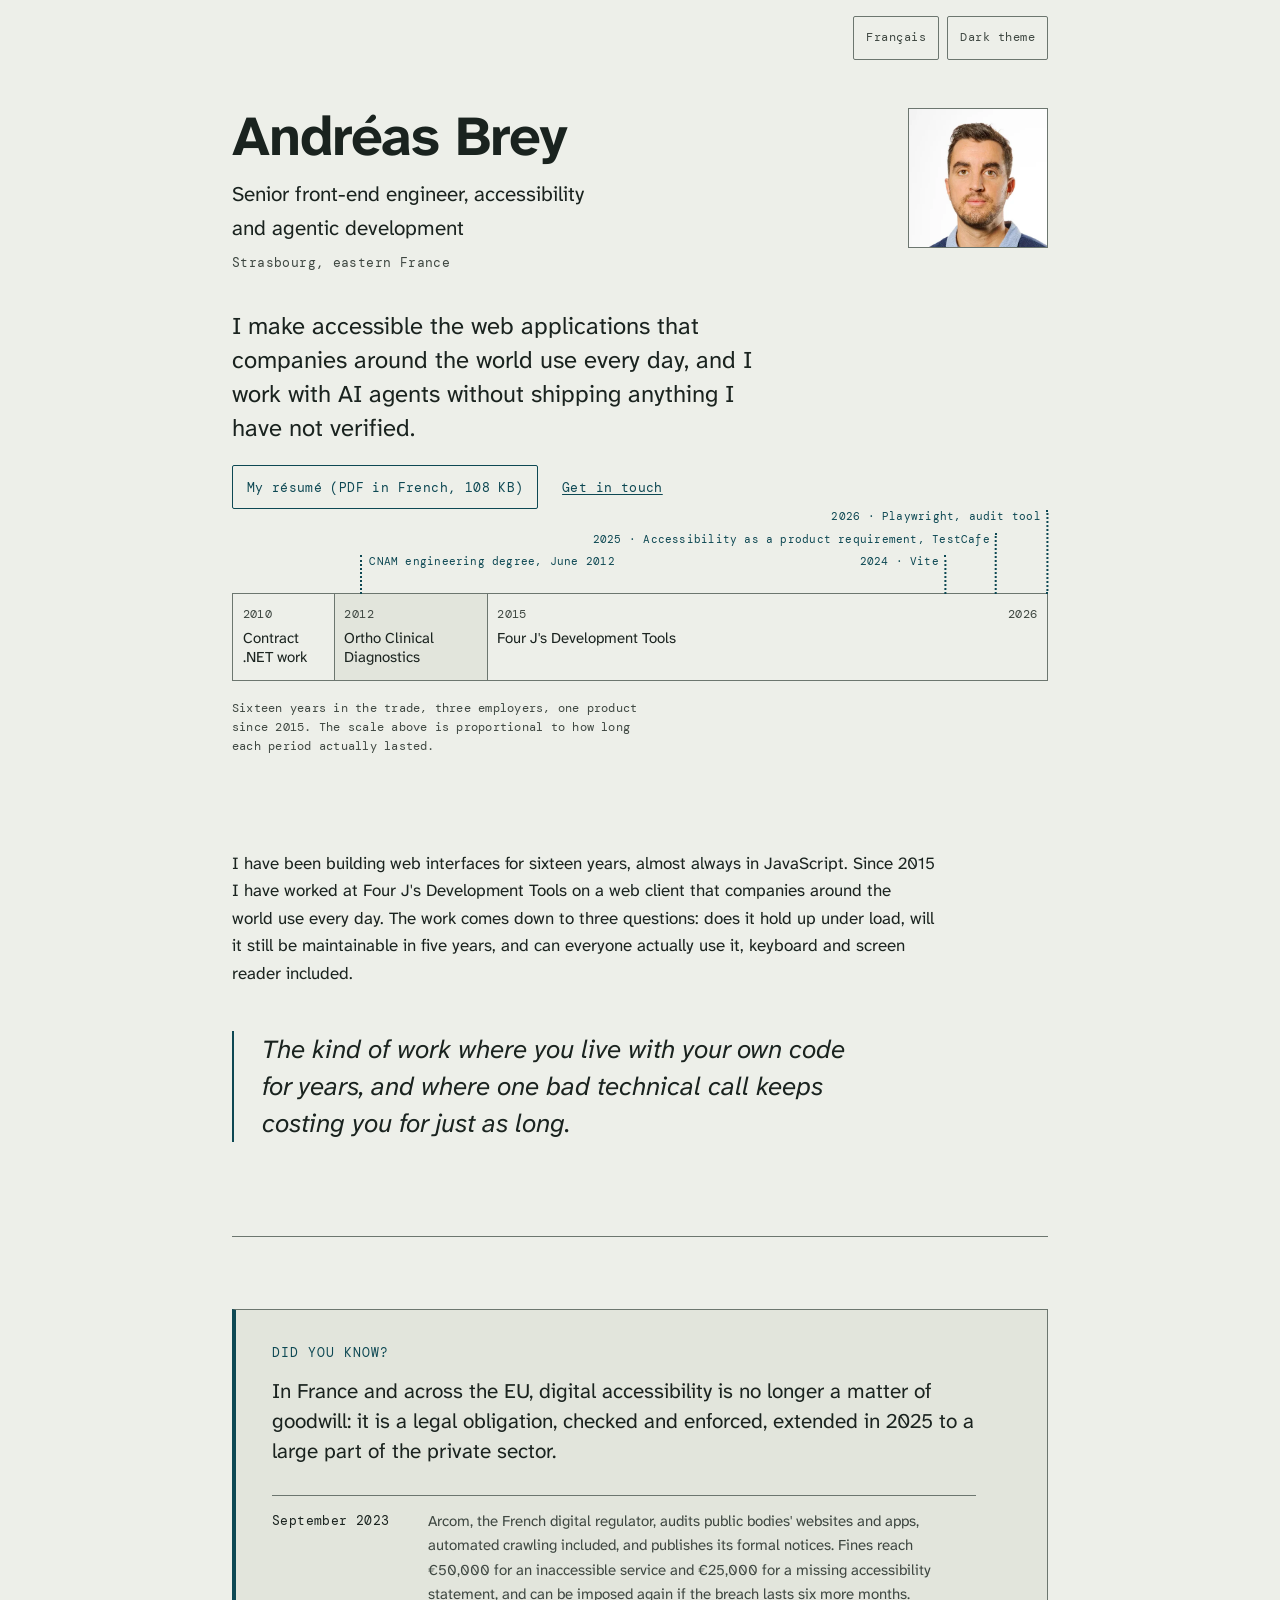
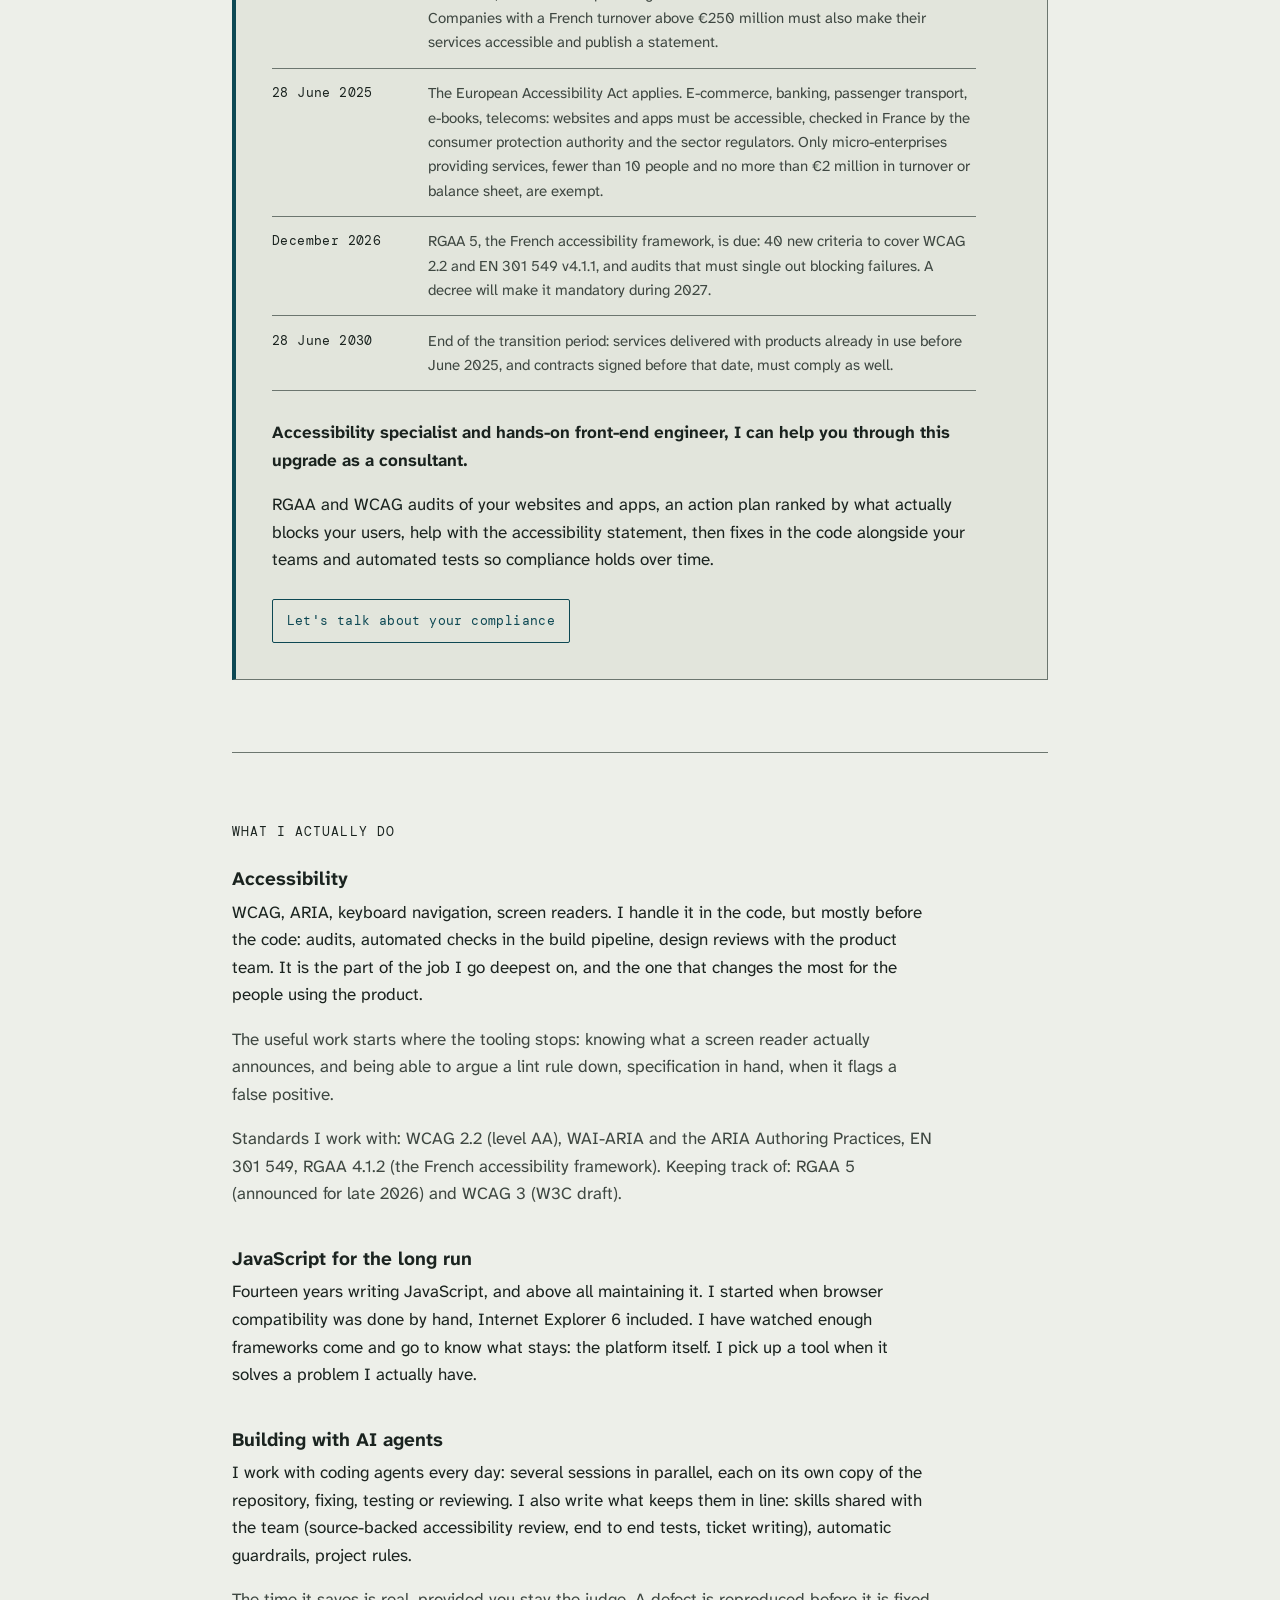
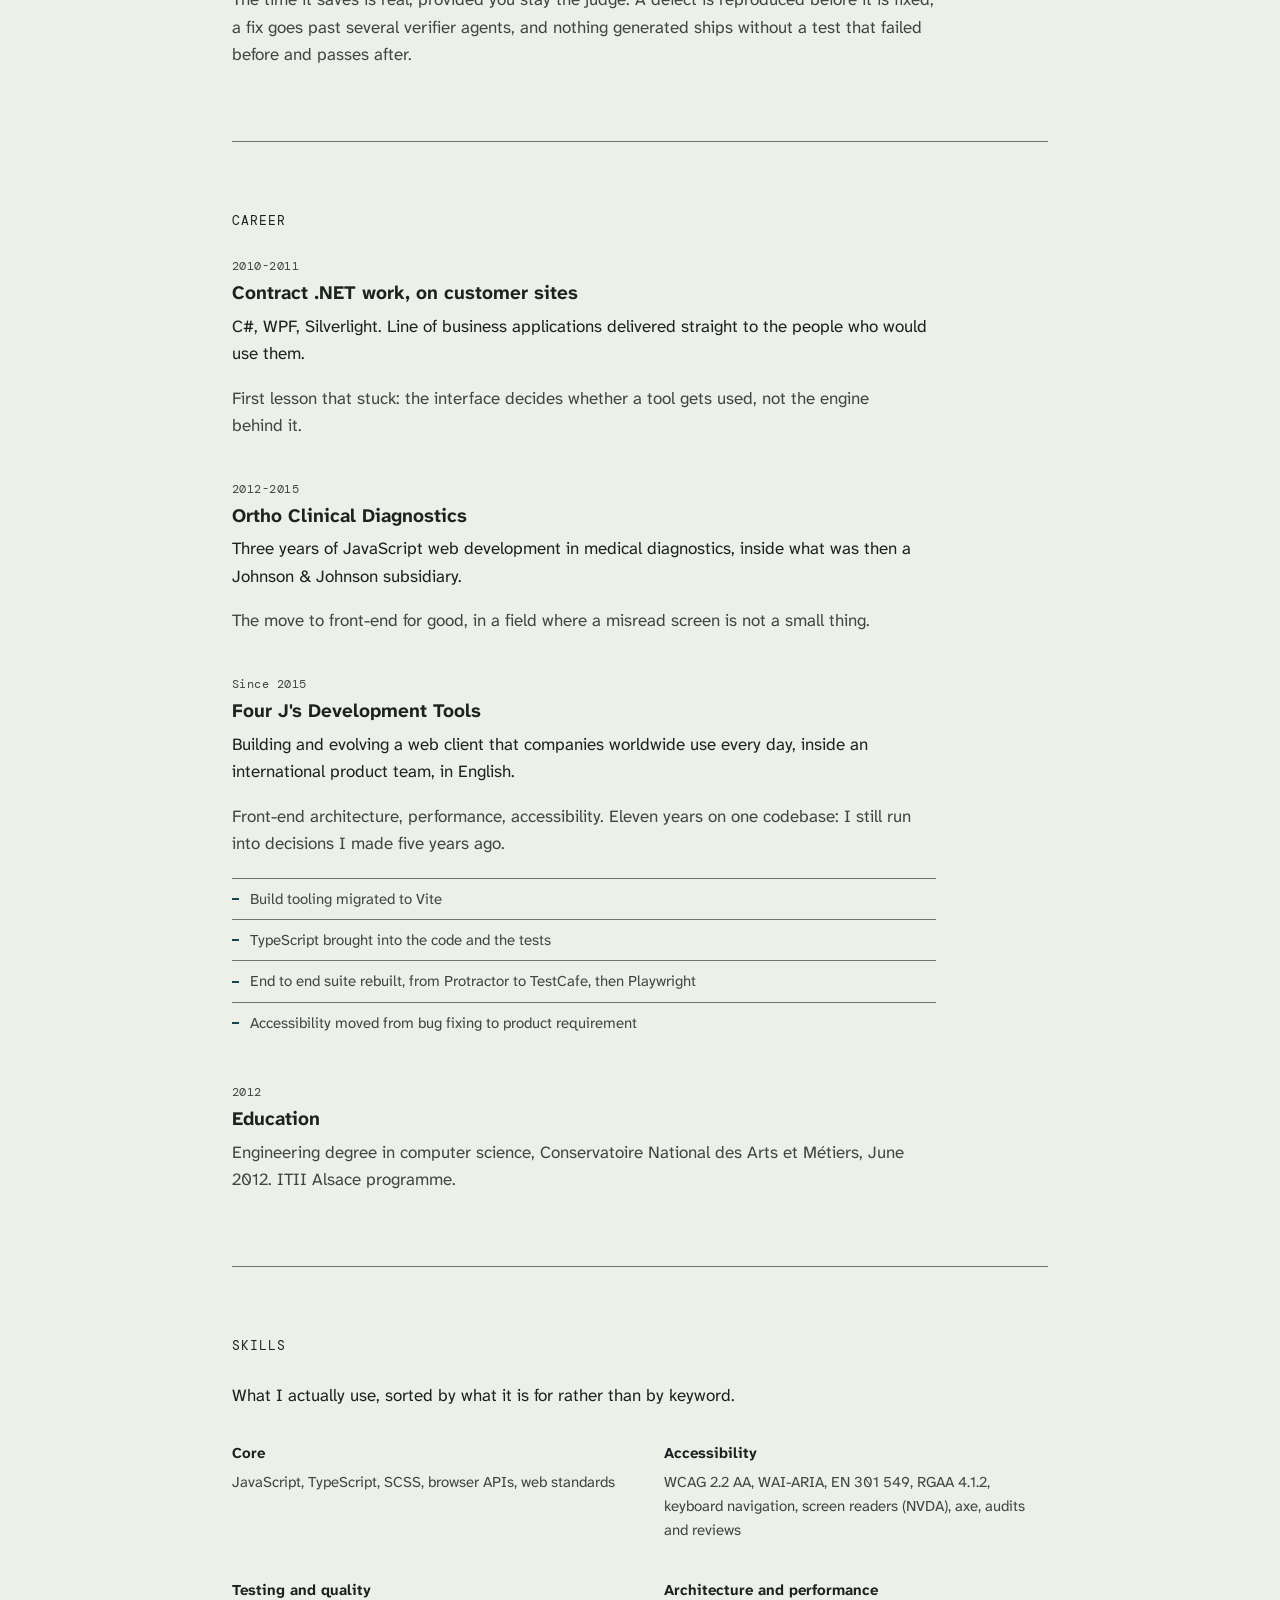
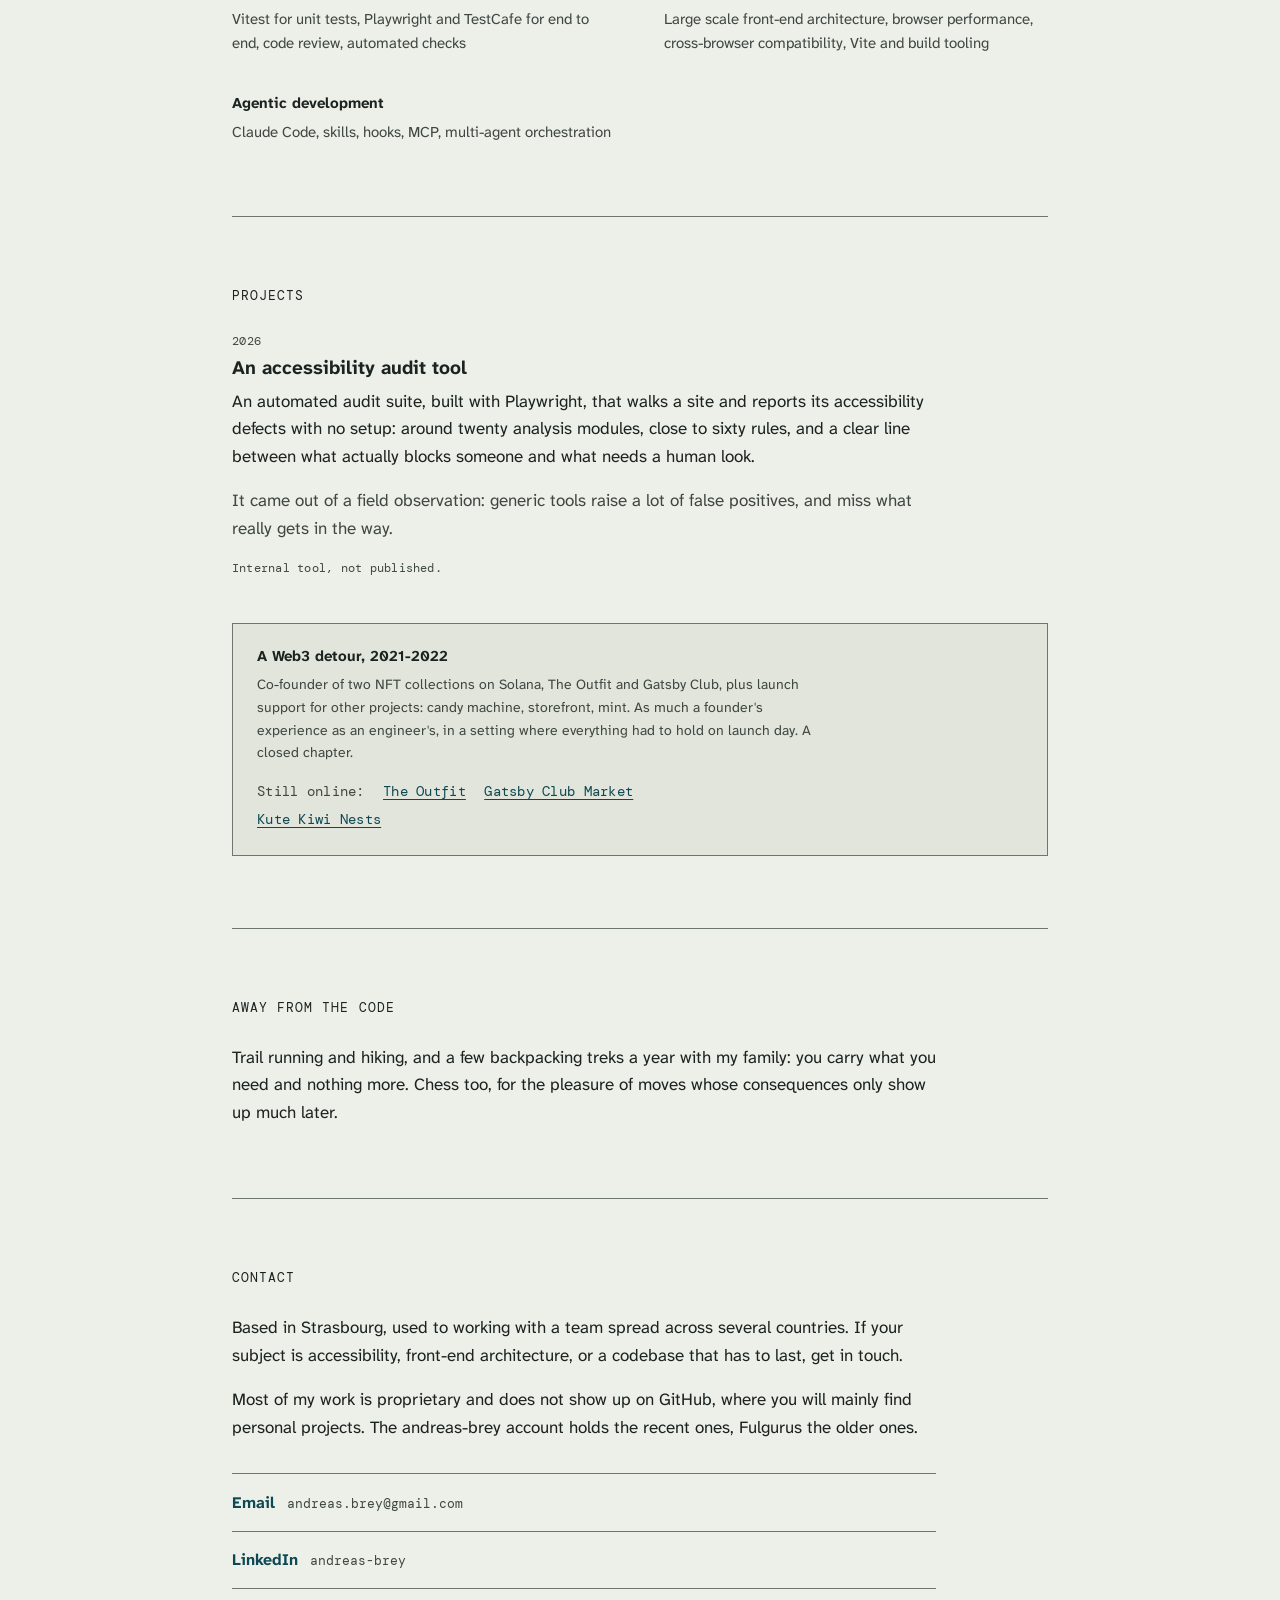
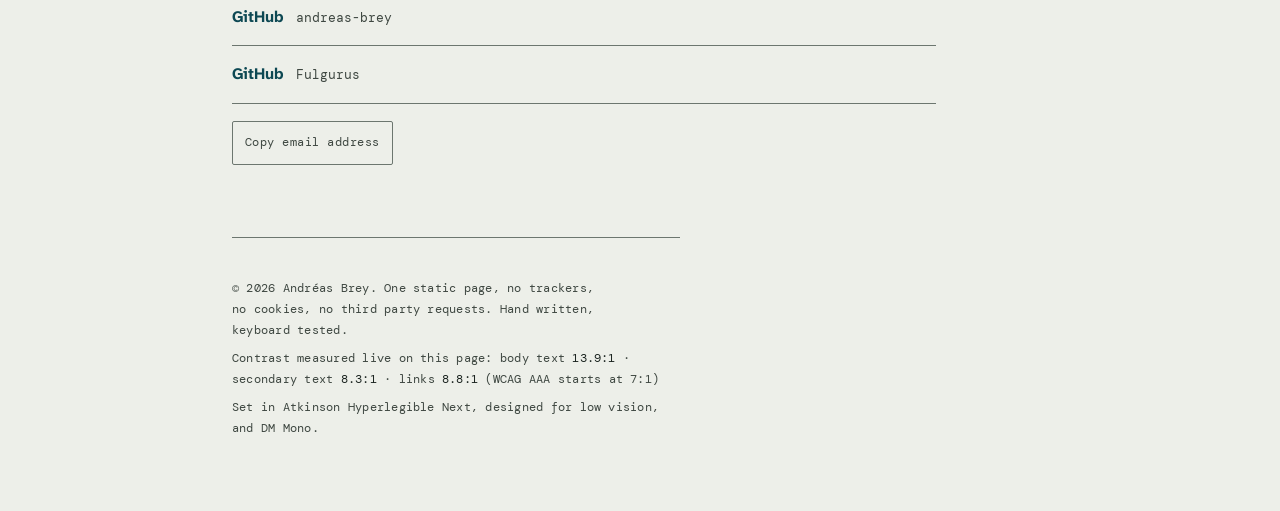
==== commit ae68ea6f: "cv pdf link and accessibility compliance callout - hero: link to the CV as a PDF, next to the contac" ====
--- a/index.html
+++ b/index.html
@@ -309,16 +309,30 @@
   font-size: clamp(1.1875rem, 3vw, 1.5rem);
   line-height: 1.42;
 }
-/* Raccourci vers le contact : même hauteur de cible que les boutons. */
-.contact-jump {
+/* Raccourcis vers le CV et le contact : même hauteur de cible que les
+   boutons. Le CV est encadré, c'est l'action principale de l'en-tête. */
+.jumps {
+  display: flex;
+  flex-wrap: wrap;
+  align-items: center;
+  gap: 0.5rem 1.5rem;
+  margin: 1.25rem 0 0;
+}
+.jumps a {
   display: inline-flex;
   align-items: center;
   min-height: 2.75rem;
-  margin-top: 1rem;
   font-family: var(--font-mono);
   font-size: 0.8125rem;
   letter-spacing: 0.03em;
 }
+.jumps .cv-link {
+  padding: 0.5rem 0.85rem;
+  border: 1px solid var(--accent);
+  border-radius: 2px;
+  text-decoration: none;
+}
+.jumps .cv-link:hover { text-decoration: underline 2px; }
 
 /* ---------- Frise de mesure ----------
    Au-dessus de 34rem, chaque segment occupe une largeur proportionnelle à sa
@@ -468,6 +482,55 @@
   line-height: 1.42;
 }
 
+/* ---------- Encart « Le saviez-vous ? » ----------
+   Seul bloc de la page sur fond alterné avec un trait d'accent épais : il
+   porte l'offre de mission, il doit se voir sans rompre la sobriété. */
+.callout {
+  background: var(--paper-alt);
+  border: 1px solid var(--rule);
+  border-inline-start: 4px solid var(--accent);
+  padding: clamp(1.25rem, 4vw, 2.25rem);
+}
+.callout .label { margin-bottom: 1rem; color: var(--accent); }
+.callout-lead {
+  font-size: clamp(1.125rem, 2.6vw, 1.3rem);
+  line-height: 1.45;
+}
+.deadlines { margin: 1.75rem 0; padding: 0; max-width: var(--measure); list-style: none; }
+.deadlines li {
+  display: grid;
+  gap: 0.2rem 1.25rem;
+  padding: 0.8rem 0;
+  border-top: 1px solid var(--rule);
+  font-size: 0.9375rem;
+  color: var(--ink-muted);
+}
+.deadlines li:last-child { border-bottom: 1px solid var(--rule); }
+@media (min-width: 40rem) { .deadlines li { grid-template-columns: 8.5rem minmax(0, 1fr); } }
+.deadlines .date {
+  font-family: var(--font-mono);
+  font-size: 0.8125rem;
+  line-height: 1.85;
+  letter-spacing: 0.03em;
+  color: var(--ink);
+  font-variant-numeric: tabular-nums;
+}
+.callout-offer { font-weight: 700; }
+.callout-cta {
+  display: inline-flex;
+  align-items: center;
+  min-height: 2.75rem;
+  margin-top: 0.5rem;
+  padding: 0.5rem 0.85rem;
+  border: 1px solid var(--accent);
+  border-radius: 2px;
+  font-family: var(--font-mono);
+  font-size: 0.8125rem;
+  letter-spacing: 0.03em;
+  text-decoration: none;
+}
+.callout-cta:hover { text-decoration: underline 2px; }
+
 .stack { display: grid; gap: 2.5rem; }
 
 .entry h3 { margin-bottom: 0.55rem; font-size: 1.1875rem; }
@@ -581,7 +644,7 @@
 }
 
 @media print {
-  .toolbar, .skip-link, .copy-btn, .contact-jump { display: none; }
+  .toolbar, .skip-link, .copy-btn, .jumps { display: none; }
 }
 </style>
 </head>
@@ -607,7 +670,10 @@
       <p class="role" data-i18n="role">Ingénieur front-end senior, référent accessibilité et développement agentique</p>
       <p class="place" data-i18n="place">Strasbourg, Grand Est, France</p>
       <p class="tagline" data-i18n="tagline">Je rends accessibles des applications web que des entreprises utilisent chaque jour dans le monde entier, et je travaille avec des agents IA sans rien livrer que je n'aie vérifié.</p>
-      <a class="contact-jump" href="#s-contact" data-i18n="contactJump">Me contacter</a>
+      <p class="jumps">
+        <a class="cv-link" href="cv/andreas-brey-cv.pdf" type="application/pdf" hreflang="fr" data-i18n="cvLink">Mon CV (PDF, 108 Ko)</a>
+        <a href="#s-contact" data-i18n="contactJump">Me contacter</a>
+      </p>
     </div>
   </header>
 
@@ -650,6 +716,34 @@
     <blockquote class="quote">
       <p data-i18n="quote">Le genre de projets où l'on vit plusieurs années avec son propre code, et où un mauvais choix technique se paie pendant des années.</p>
     </blockquote>
+  </section>
+
+  <section aria-labelledby="s-didyouknow">
+    <div class="callout">
+      <h2 class="label" id="s-didyouknow" data-i18n="dykTitle">Le saviez-vous ?</h2>
+      <p class="callout-lead" data-i18n="dykLead">L'accessibilité numérique n'est plus une affaire de bonne volonté : c'est une obligation légale, contrôlée et sanctionnée, étendue en 2025 à une large part du secteur privé.</p>
+      <ul class="deadlines">
+        <li>
+          <time class="date" datetime="2023-09" data-i18n="dl1Date">Septembre 2023</time>
+          <span data-i18n="dl1">L'Arcom contrôle les sites et applications des organismes publics, au besoin par collecte automatisée, et publie ses mises en demeure. Jusqu'à 50&nbsp;000&nbsp;€ d'amende pour un service non accessible, 25&nbsp;000&nbsp;€ pour une déclaration d'accessibilité absente, renouvelables si le manquement dure six mois de plus. Les entreprises de plus de 250&nbsp;millions d'euros de chiffre d'affaires en France doivent elles aussi rendre leurs services accessibles et publier leur déclaration.</span>
+        </li>
+        <li>
+          <time class="date" datetime="2025-06-28" data-i18n="dl2Date">28 juin 2025</time>
+          <span data-i18n="dl2">L'acte européen sur l'accessibilité s'applique. Commerce en ligne, banque, transport de voyageurs, livres numériques, télécoms : sites et applications doivent être accessibles, sous le contrôle de la DGCCRF et des régulateurs du secteur. Seules les microentreprises de services, moins de 10&nbsp;personnes et au plus 2&nbsp;millions d'euros de chiffre d'affaires ou de bilan, en sont dispensées.</span>
+        </li>
+        <li>
+          <time class="date" datetime="2026-12" data-i18n="dl3Date">Décembre 2026</time>
+          <span data-i18n="dl3">Publication prévue du RGAA 5 : 40 nouveaux critères pour intégrer les WCAG 2.2 et la norme EN 301 549 v4.1.1, et des audits qui devront distinguer les non-conformités bloquantes. Un décret le rendra obligatoire courant 2027.</span>
+        </li>
+        <li>
+          <time class="date" datetime="2030-06-28" data-i18n="dl4Date">28 juin 2030</time>
+          <span data-i18n="dl4">Fin de la période de transition : les services fournis avec des produits déjà en usage avant juin 2025, et les contrats conclus avant cette date, doivent à leur tour être conformes.</span>
+        </li>
+      </ul>
+      <p class="callout-offer" data-i18n="offerLead">Spécialiste de l'accessibilité et technicien du front-end, je vous accompagne dans cette mise à niveau, en mission de conseil.</p>
+      <p data-i18n="offerBody">Audit RGAA et WCAG de vos sites et applications, plan d'action classé selon ce qui bloque vraiment vos utilisateurs, aide à la déclaration d'accessibilité, puis corrections dans le code avec vos équipes et tests automatisés pour que la conformité tienne dans la durée.</p>
+      <a class="callout-cta" href="#s-contact" data-i18n="offerCta">Parlons de votre mise en conformité</a>
+    </div>
   </section>
 
   <section aria-labelledby="s-work">
@@ -821,6 +915,7 @@
     place: "Strasbourg, eastern France",
     tagline: "I make accessible the web applications that companies around the world use every day, and I work with AI agents without shipping anything I have not verified.",
     contactJump: "Get in touch",
+    cvLink: "My résumé (PDF in French, 108 KB)",
     seg1: "Contract .NET work",
     seg2: "Ortho Clinical Diagnostics",
     seg3: "Four J's Development Tools",
@@ -833,6 +928,19 @@
     introTitle: "In brief",
     intro: "I have been building web interfaces for sixteen years, almost always in JavaScript. Since 2015 I have worked at Four J's Development Tools on a web client that companies around the world use every day. The work comes down to three questions: does it hold up under load, will it still be maintainable in five years, and can everyone actually use it, keyboard and screen reader included.",
     quote: "The kind of work where you live with your own code for years, and where one bad technical call keeps costing you for just as long.",
+    dykTitle: "Did you know?",
+    dykLead: "In France and across the EU, digital accessibility is no longer a matter of goodwill: it is a legal obligation, checked and enforced, extended in 2025 to a large part of the private sector.",
+    dl1Date: "September 2023",
+    dl1: "Arcom, the French digital regulator, audits public bodies' websites and apps, automated crawling included, and publishes its formal notices. Fines reach €50,000 for an inaccessible service and €25,000 for a missing accessibility statement, and can be imposed again if the breach lasts six more months. Companies with a French turnover above €250 million must also make their services accessible and publish a statement.",
+    dl2Date: "28 June 2025",
+    dl2: "The European Accessibility Act applies. E-commerce, banking, passenger transport, e-books, telecoms: websites and apps must be accessible, checked in France by the consumer protection authority and the sector regulators. Only micro-enterprises providing services, fewer than 10 people and no more than €2 million in turnover or balance sheet, are exempt.",
+    dl3Date: "December 2026",
+    dl3: "RGAA 5, the French accessibility framework, is due: 40 new criteria to cover WCAG 2.2 and EN 301 549 v4.1.1, and audits that must single out blocking failures. A decree will make it mandatory during 2027.",
+    dl4Date: "28 June 2030",
+    dl4: "End of the transition period: services delivered with products already in use before June 2025, and contracts signed before that date, must comply as well.",
+    offerLead: "Accessibility specialist and hands-on front-end engineer, I can help you through this upgrade as a consultant.",
+    offerBody: "RGAA and WCAG audits of your websites and apps, an action plan ranked by what actually blocks your users, help with the accessibility statement, then fixes in the code alongside your teams and automated tests so compliance holds over time.",
+    offerCta: "Let's talk about your compliance",
     workTitle: "What I actually do",
     a11yTitle: "Accessibility",
     a11yBody: "WCAG, ARIA, keyboard navigation, screen readers. I handle it in the code, but mostly before the code: audits, automated checks in the build pipeline, design reviews with the product team. It is the part of the job I go deepest on, and the one that changes the most for the people using the product.",
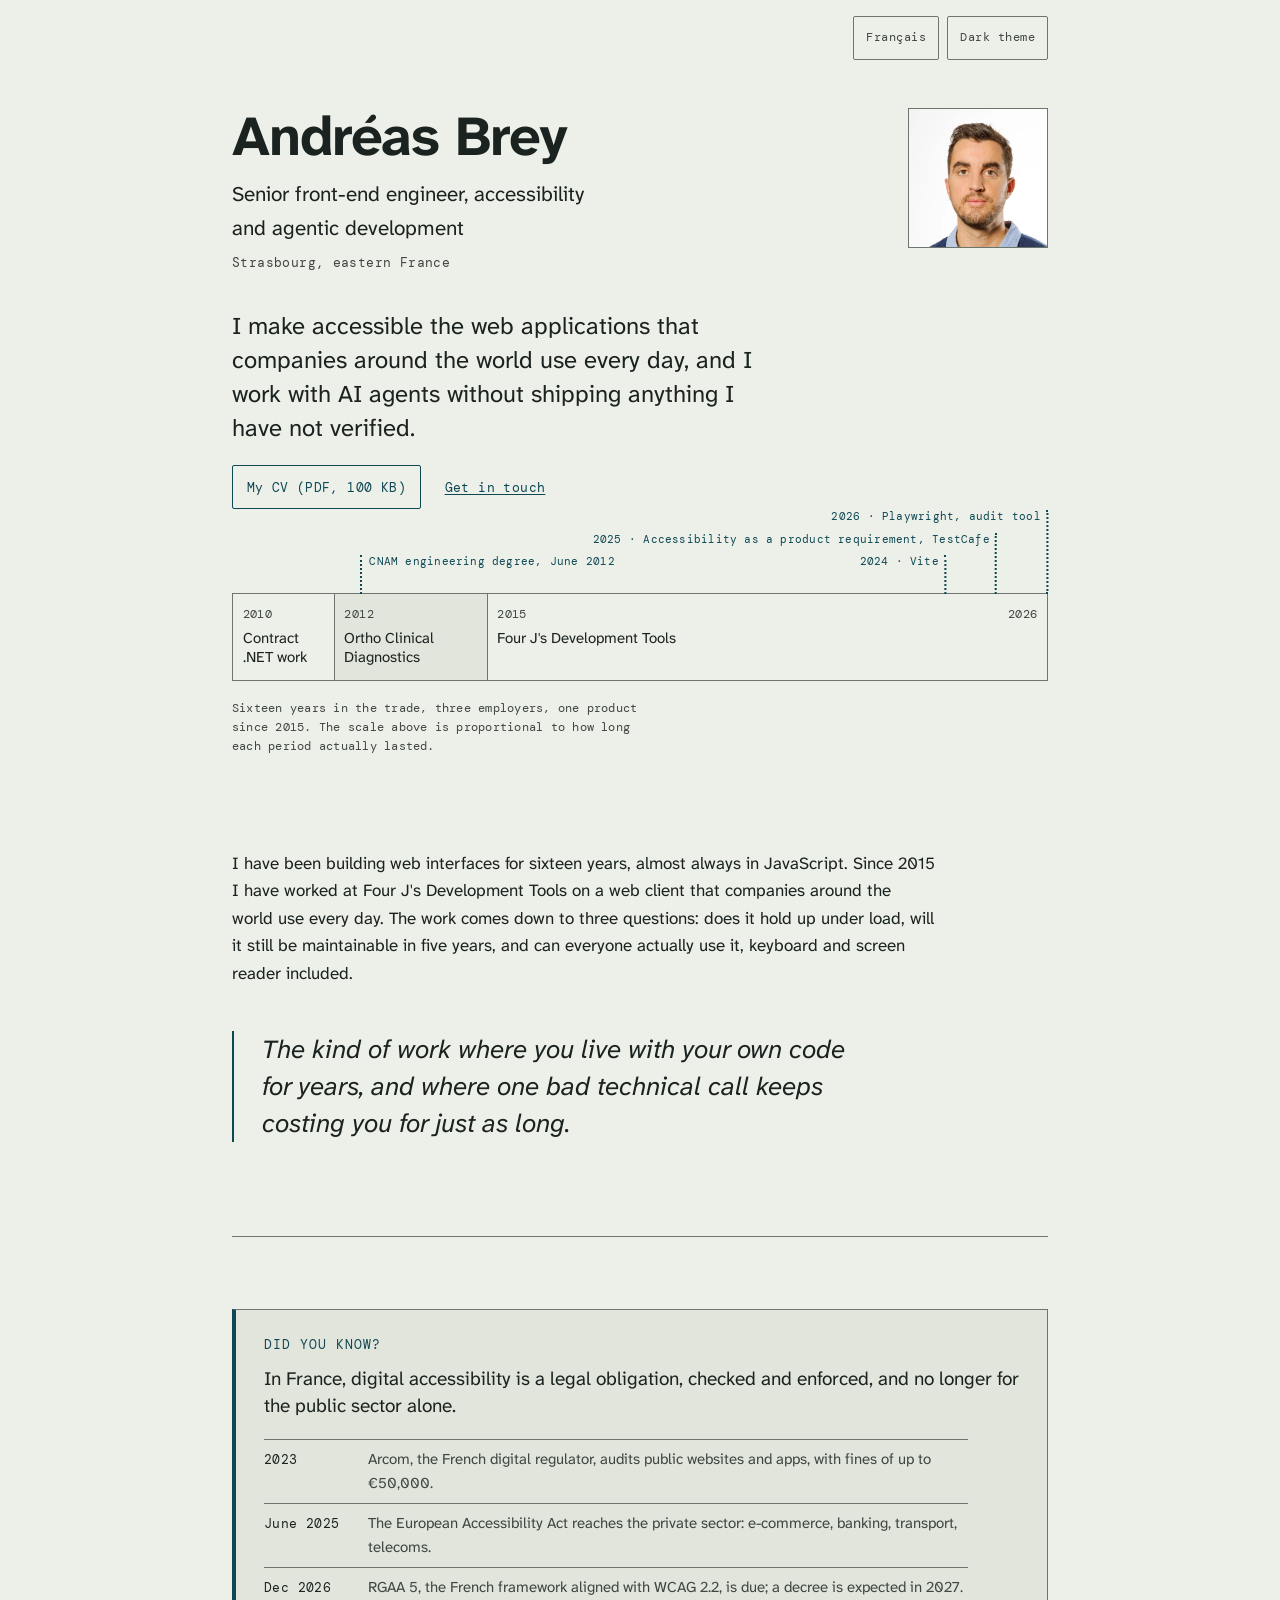
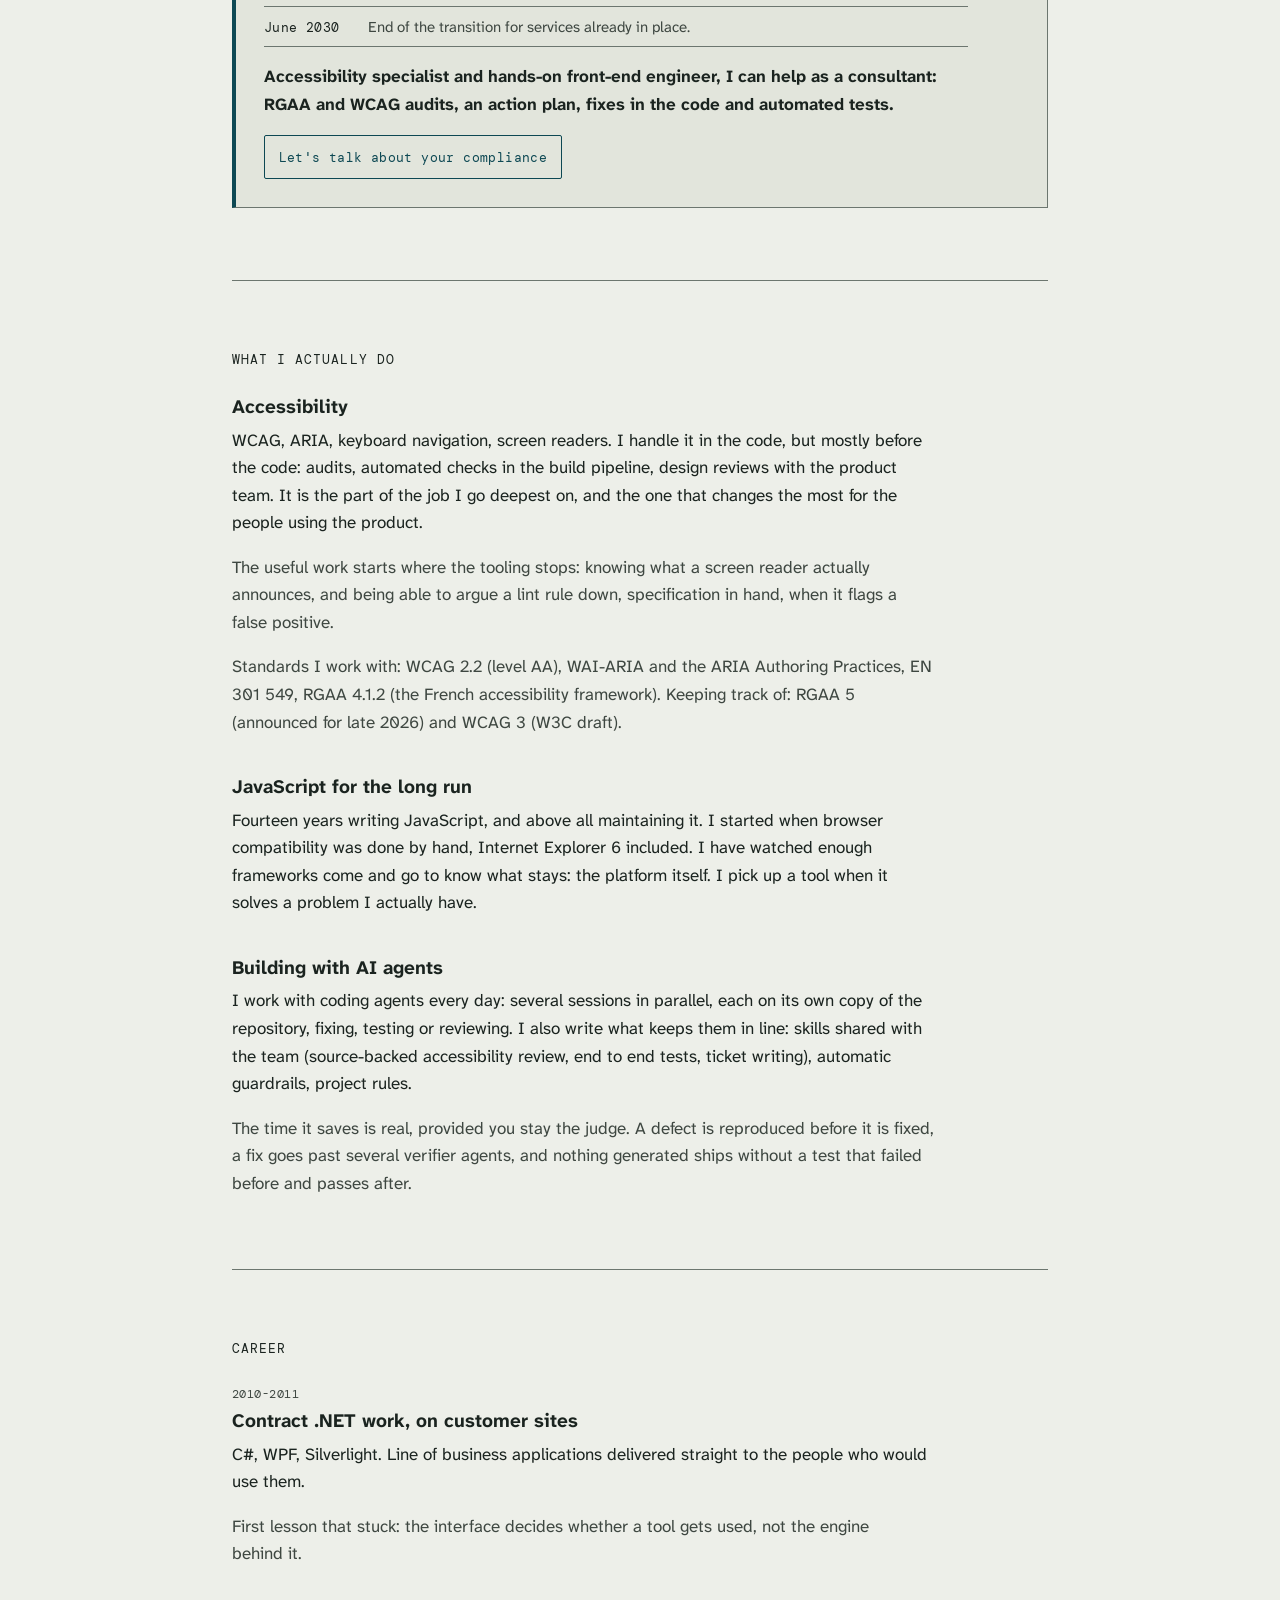
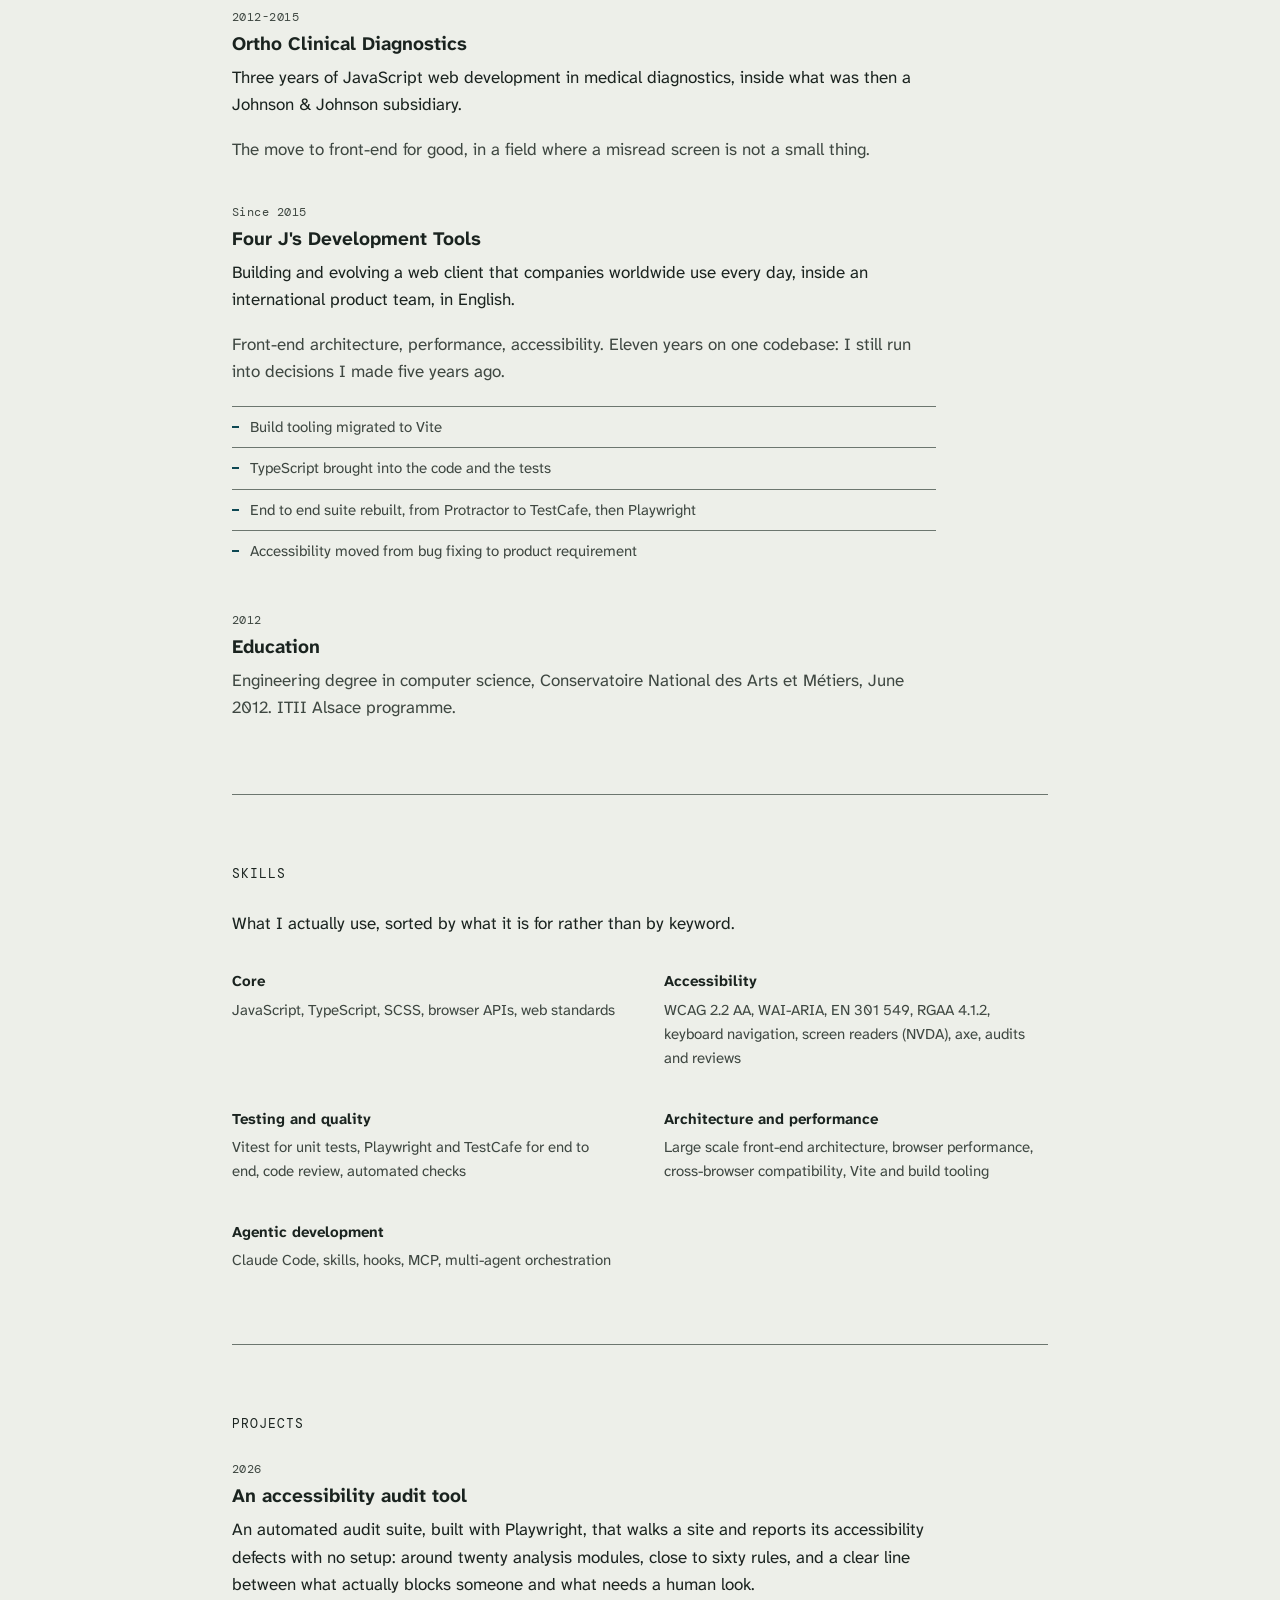
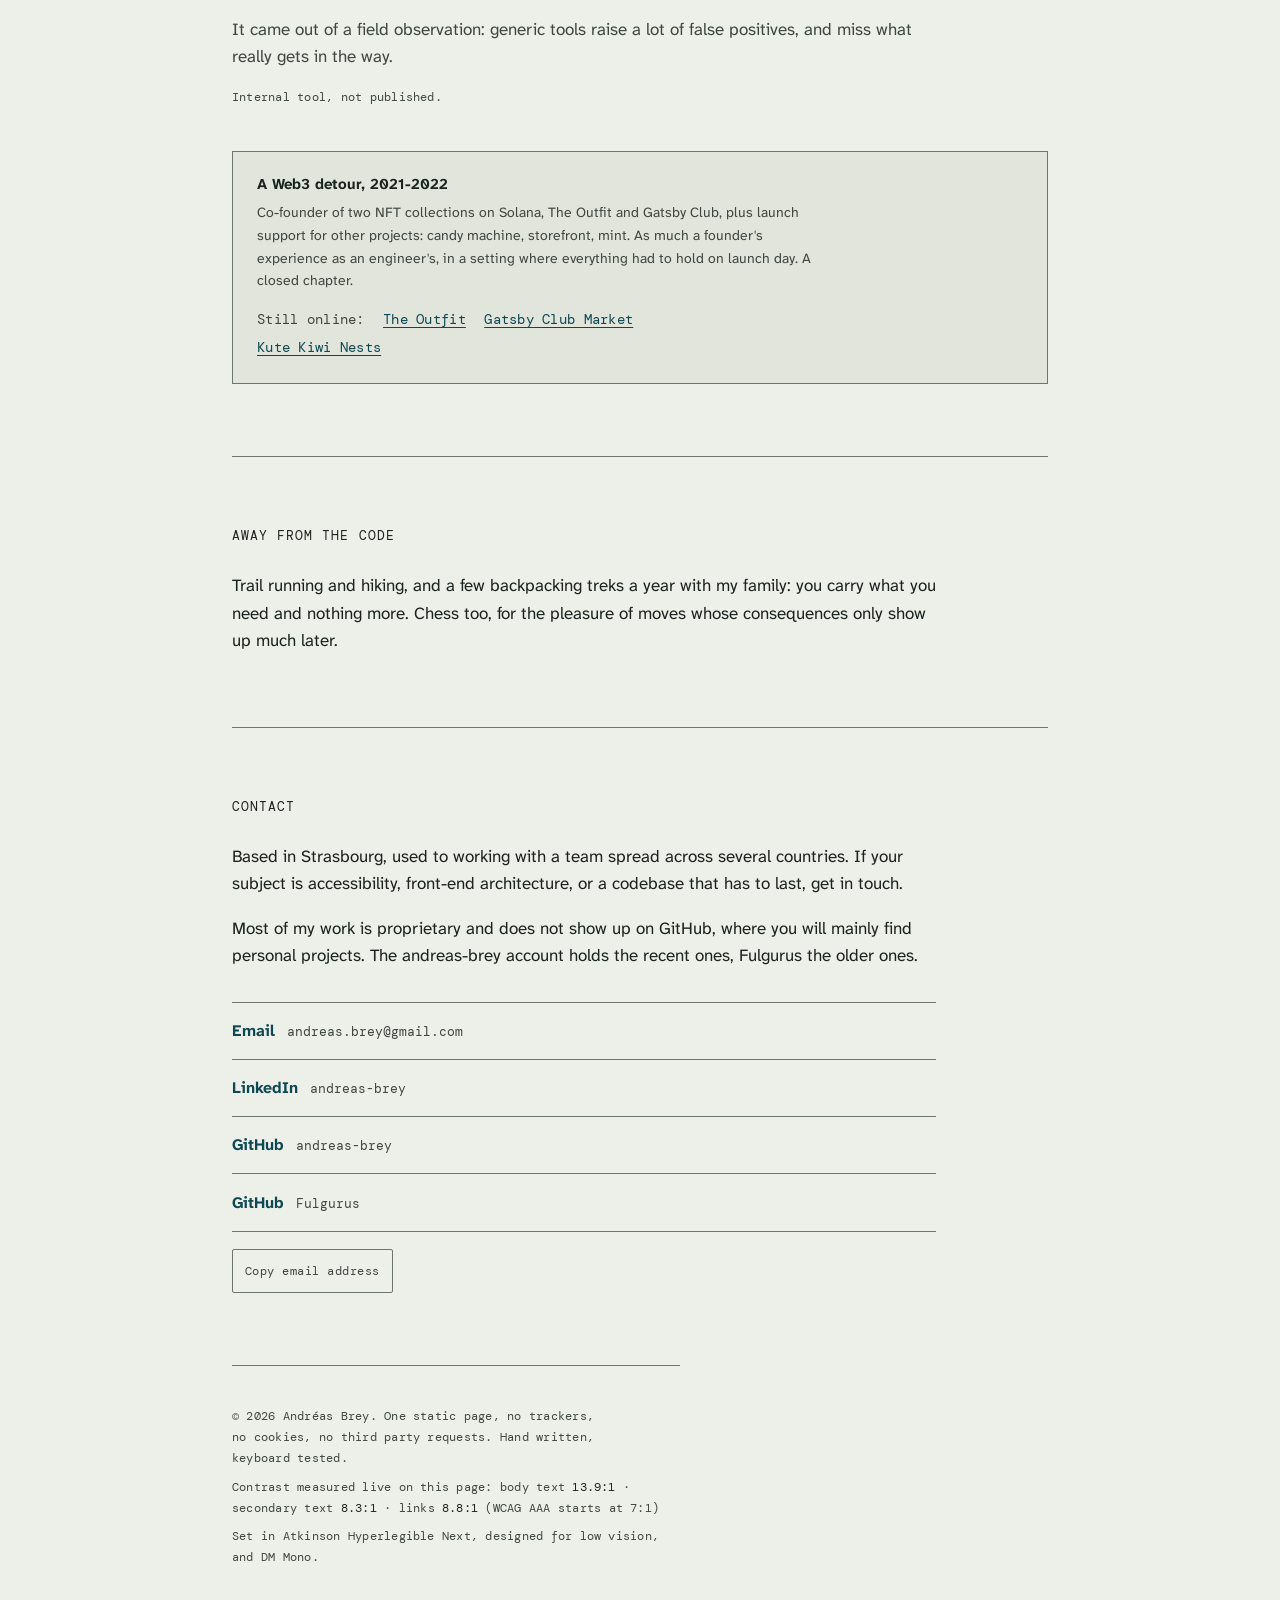
==== commit 472cd149: "english cv, shorter callout - cv: English version (tagged PDF), shared styles in tools/cv.css,   cv-" ====
--- a/index.html
+++ b/index.html
@@ -489,28 +489,26 @@
   background: var(--paper-alt);
   border: 1px solid var(--rule);
   border-inline-start: 4px solid var(--accent);
-  padding: clamp(1.25rem, 4vw, 2.25rem);
-}
-.callout .label { margin-bottom: 1rem; color: var(--accent); }
-.callout-lead {
-  font-size: clamp(1.125rem, 2.6vw, 1.3rem);
-  line-height: 1.45;
-}
-.deadlines { margin: 1.75rem 0; padding: 0; max-width: var(--measure); list-style: none; }
+  padding: clamp(1.1rem, 3vw, 1.75rem);
+}
+.callout .label { margin-bottom: 0.75rem; color: var(--accent); }
+.callout-lead { font-size: clamp(1.0625rem, 2.2vw, 1.1875rem); line-height: 1.45; }
+/* Dates courtes : la colonne des dates tient aussi sur mobile. */
+.deadlines { margin: 1rem 0; padding: 0; max-width: var(--measure); list-style: none; }
 .deadlines li {
   display: grid;
-  gap: 0.2rem 1.25rem;
-  padding: 0.8rem 0;
+  grid-template-columns: 5.5rem minmax(0, 1fr);
+  align-items: baseline;
+  gap: 0 1rem;
+  padding: 0.45rem 0;
   border-top: 1px solid var(--rule);
   font-size: 0.9375rem;
   color: var(--ink-muted);
 }
 .deadlines li:last-child { border-bottom: 1px solid var(--rule); }
-@media (min-width: 40rem) { .deadlines li { grid-template-columns: 8.5rem minmax(0, 1fr); } }
 .deadlines .date {
   font-family: var(--font-mono);
   font-size: 0.8125rem;
-  line-height: 1.85;
   letter-spacing: 0.03em;
   color: var(--ink);
   font-variant-numeric: tabular-nums;
@@ -520,7 +518,6 @@
   display: inline-flex;
   align-items: center;
   min-height: 2.75rem;
-  margin-top: 0.5rem;
   padding: 0.5rem 0.85rem;
   border: 1px solid var(--accent);
   border-radius: 2px;
@@ -721,27 +718,26 @@
   <section aria-labelledby="s-didyouknow">
     <div class="callout">
       <h2 class="label" id="s-didyouknow" data-i18n="dykTitle">Le saviez-vous ?</h2>
-      <p class="callout-lead" data-i18n="dykLead">L'accessibilité numérique n'est plus une affaire de bonne volonté : c'est une obligation légale, contrôlée et sanctionnée, étendue en 2025 à une large part du secteur privé.</p>
+      <p class="callout-lead" data-i18n="dykLead">L'accessibilité numérique est une obligation légale, contrôlée et sanctionnée, et plus seulement pour le secteur public.</p>
       <ul class="deadlines">
         <li>
-          <time class="date" datetime="2023-09" data-i18n="dl1Date">Septembre 2023</time>
-          <span data-i18n="dl1">L'Arcom contrôle les sites et applications des organismes publics, au besoin par collecte automatisée, et publie ses mises en demeure. Jusqu'à 50&nbsp;000&nbsp;€ d'amende pour un service non accessible, 25&nbsp;000&nbsp;€ pour une déclaration d'accessibilité absente, renouvelables si le manquement dure six mois de plus. Les entreprises de plus de 250&nbsp;millions d'euros de chiffre d'affaires en France doivent elles aussi rendre leurs services accessibles et publier leur déclaration.</span>
+          <time class="date" datetime="2023" data-i18n="dl1Date">2023</time>
+          <span data-i18n="dl1">L'Arcom contrôle les sites et applications publics, avec des amendes jusqu'à 50&nbsp;000&nbsp;€.</span>
         </li>
         <li>
-          <time class="date" datetime="2025-06-28" data-i18n="dl2Date">28 juin 2025</time>
-          <span data-i18n="dl2">L'acte européen sur l'accessibilité s'applique. Commerce en ligne, banque, transport de voyageurs, livres numériques, télécoms : sites et applications doivent être accessibles, sous le contrôle de la DGCCRF et des régulateurs du secteur. Seules les microentreprises de services, moins de 10&nbsp;personnes et au plus 2&nbsp;millions d'euros de chiffre d'affaires ou de bilan, en sont dispensées.</span>
+          <time class="date" datetime="2025-06" data-i18n="dl2Date">Juin 2025</time>
+          <span data-i18n="dl2">L'acte européen sur l'accessibilité s'étend au privé : commerce en ligne, banque, transport, télécoms.</span>
         </li>
         <li>
-          <time class="date" datetime="2026-12" data-i18n="dl3Date">Décembre 2026</time>
-          <span data-i18n="dl3">Publication prévue du RGAA 5 : 40 nouveaux critères pour intégrer les WCAG 2.2 et la norme EN 301 549 v4.1.1, et des audits qui devront distinguer les non-conformités bloquantes. Un décret le rendra obligatoire courant 2027.</span>
+          <time class="date" datetime="2026-12" data-i18n="dl3Date">Déc. 2026</time>
+          <span data-i18n="dl3">Publication prévue du RGAA 5, aligné sur les WCAG 2.2 ; décret attendu en 2027.</span>
         </li>
         <li>
-          <time class="date" datetime="2030-06-28" data-i18n="dl4Date">28 juin 2030</time>
-          <span data-i18n="dl4">Fin de la période de transition : les services fournis avec des produits déjà en usage avant juin 2025, et les contrats conclus avant cette date, doivent à leur tour être conformes.</span>
+          <time class="date" datetime="2030-06" data-i18n="dl4Date">Juin 2030</time>
+          <span data-i18n="dl4">Fin de la transition pour les services déjà en place.</span>
         </li>
       </ul>
-      <p class="callout-offer" data-i18n="offerLead">Spécialiste de l'accessibilité et technicien du front-end, je vous accompagne dans cette mise à niveau, en mission de conseil.</p>
-      <p data-i18n="offerBody">Audit RGAA et WCAG de vos sites et applications, plan d'action classé selon ce qui bloque vraiment vos utilisateurs, aide à la déclaration d'accessibilité, puis corrections dans le code avec vos équipes et tests automatisés pour que la conformité tienne dans la durée.</p>
+      <p class="callout-offer" data-i18n="offerLead">Spécialiste de l'accessibilité et technicien du front-end, je vous accompagne en mission de conseil : audit RGAA et WCAG, plan d'action, corrections dans le code et tests automatisés.</p>
       <a class="callout-cta" href="#s-contact" data-i18n="offerCta">Parlons de votre mise en conformité</a>
     </div>
   </section>
@@ -904,6 +900,7 @@
   const langBtn = document.getElementById("lang-btn");
   const themeBtn = document.getElementById("theme-btn");
   const readout = document.getElementById("readout");
+  const cvLink = document.querySelector(".cv-link");
 
   /* ------------------------------ Traductions ------------------------------
      Le français est dans le HTML : sans JavaScript la page reste complète et
@@ -915,7 +912,7 @@
     place: "Strasbourg, eastern France",
     tagline: "I make accessible the web applications that companies around the world use every day, and I work with AI agents without shipping anything I have not verified.",
     contactJump: "Get in touch",
-    cvLink: "My résumé (PDF in French, 108 KB)",
+    cvLink: "My CV (PDF, 100 KB)",
     seg1: "Contract .NET work",
     seg2: "Ortho Clinical Diagnostics",
     seg3: "Four J's Development Tools",
@@ -929,17 +926,16 @@
     intro: "I have been building web interfaces for sixteen years, almost always in JavaScript. Since 2015 I have worked at Four J's Development Tools on a web client that companies around the world use every day. The work comes down to three questions: does it hold up under load, will it still be maintainable in five years, and can everyone actually use it, keyboard and screen reader included.",
     quote: "The kind of work where you live with your own code for years, and where one bad technical call keeps costing you for just as long.",
     dykTitle: "Did you know?",
-    dykLead: "In France and across the EU, digital accessibility is no longer a matter of goodwill: it is a legal obligation, checked and enforced, extended in 2025 to a large part of the private sector.",
-    dl1Date: "September 2023",
-    dl1: "Arcom, the French digital regulator, audits public bodies' websites and apps, automated crawling included, and publishes its formal notices. Fines reach €50,000 for an inaccessible service and €25,000 for a missing accessibility statement, and can be imposed again if the breach lasts six more months. Companies with a French turnover above €250 million must also make their services accessible and publish a statement.",
-    dl2Date: "28 June 2025",
-    dl2: "The European Accessibility Act applies. E-commerce, banking, passenger transport, e-books, telecoms: websites and apps must be accessible, checked in France by the consumer protection authority and the sector regulators. Only micro-enterprises providing services, fewer than 10 people and no more than €2 million in turnover or balance sheet, are exempt.",
-    dl3Date: "December 2026",
-    dl3: "RGAA 5, the French accessibility framework, is due: 40 new criteria to cover WCAG 2.2 and EN 301 549 v4.1.1, and audits that must single out blocking failures. A decree will make it mandatory during 2027.",
-    dl4Date: "28 June 2030",
-    dl4: "End of the transition period: services delivered with products already in use before June 2025, and contracts signed before that date, must comply as well.",
-    offerLead: "Accessibility specialist and hands-on front-end engineer, I can help you through this upgrade as a consultant.",
-    offerBody: "RGAA and WCAG audits of your websites and apps, an action plan ranked by what actually blocks your users, help with the accessibility statement, then fixes in the code alongside your teams and automated tests so compliance holds over time.",
+    dykLead: "In France, digital accessibility is a legal obligation, checked and enforced, and no longer for the public sector alone.",
+    dl1Date: "2023",
+    dl1: "Arcom, the French digital regulator, audits public websites and apps, with fines of up to €50,000.",
+    dl2Date: "June 2025",
+    dl2: "The European Accessibility Act reaches the private sector: e-commerce, banking, transport, telecoms.",
+    dl3Date: "Dec 2026",
+    dl3: "RGAA 5, the French framework aligned with WCAG 2.2, is due; a decree is expected in 2027.",
+    dl4Date: "June 2030",
+    dl4: "End of the transition for services already in place.",
+    offerLead: "Accessibility specialist and hands-on front-end engineer, I can help as a consultant: RGAA and WCAG audits, an action plan, fixes in the code and automated tests.",
     offerCta: "Let's talk about your compliance",
     workTitle: "What I actually do",
     a11yTitle: "Accessibility",
@@ -1049,6 +1045,9 @@
       if (value) { node.textContent = value; }
     }
     langBtn.lang = next === "fr" ? "en" : "fr";
+    /* Le CV suit la langue de la page. */
+    cvLink.href = next === "en" ? "cv/andreas-brey-cv-en.pdf" : "cv/andreas-brey-cv.pdf";
+    cvLink.hreflang = next;
     document.title = words.title;
     paintTheme();
     paintReadout();
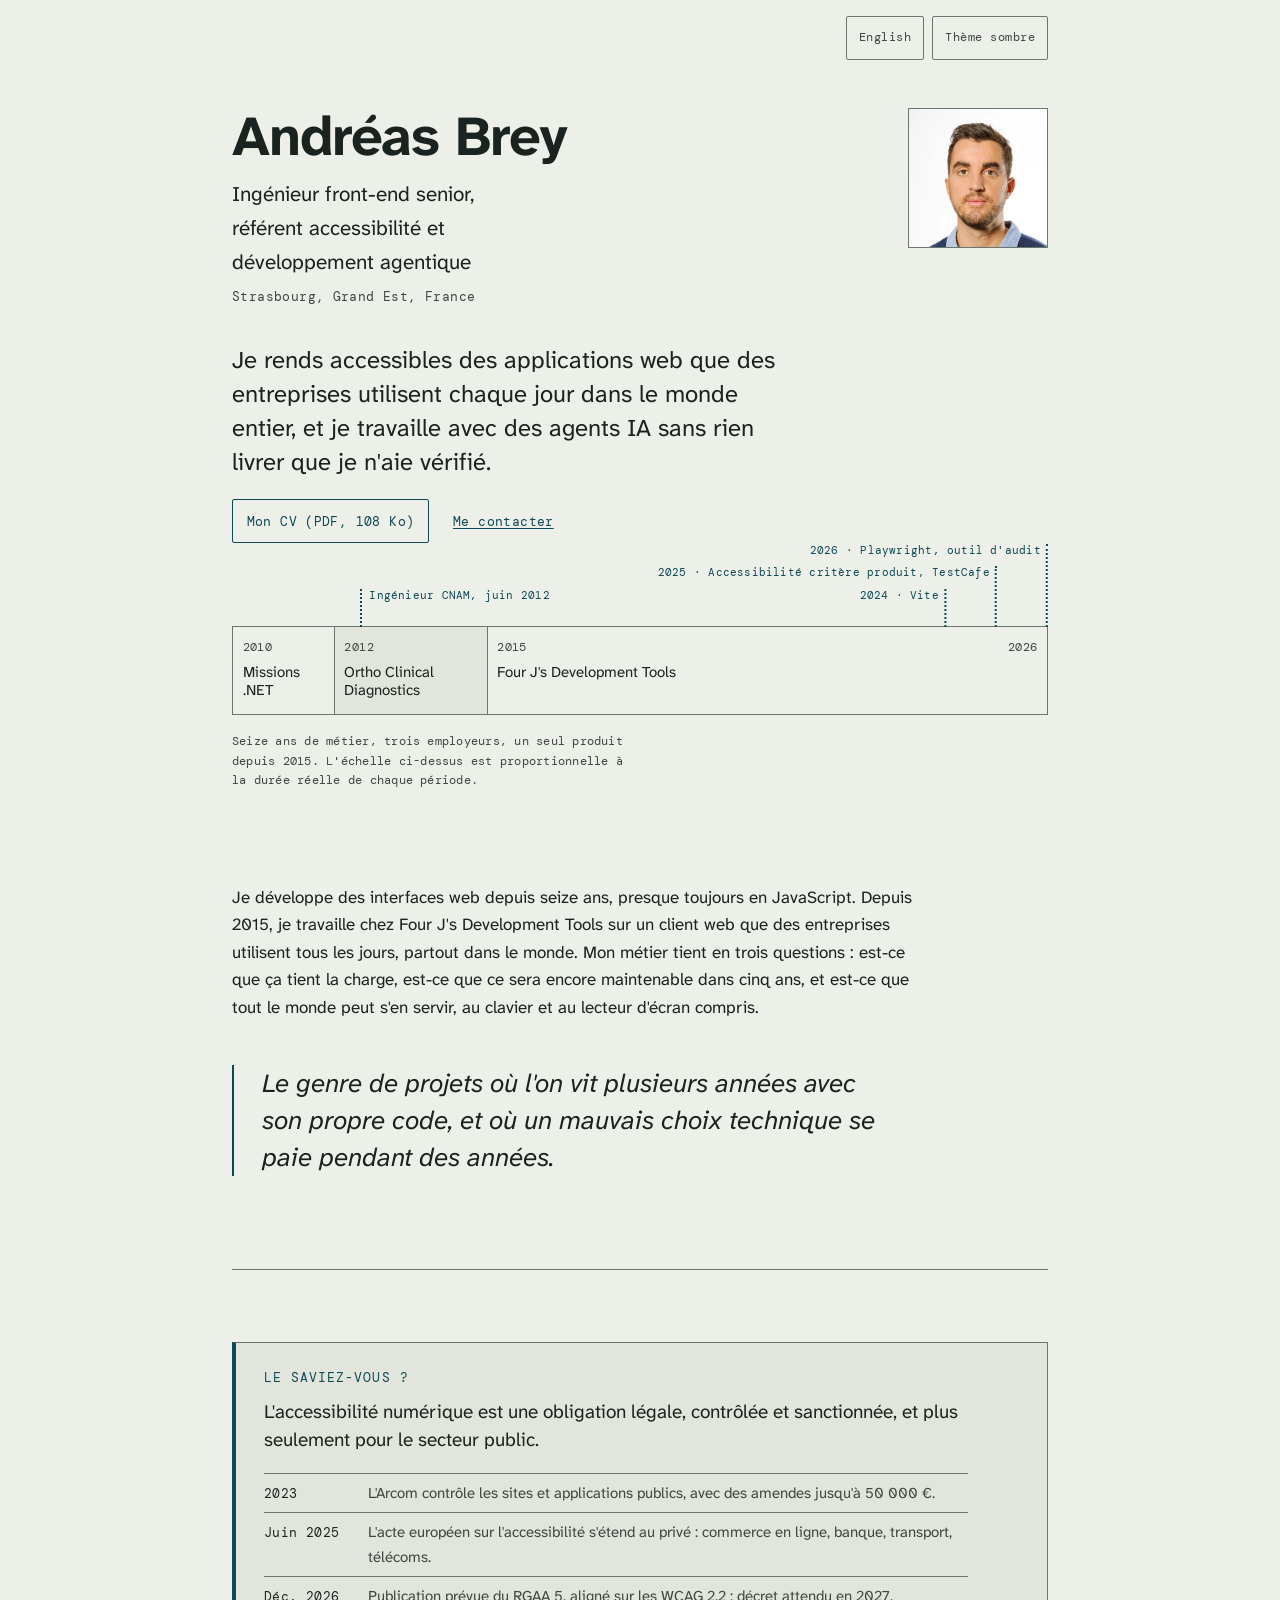
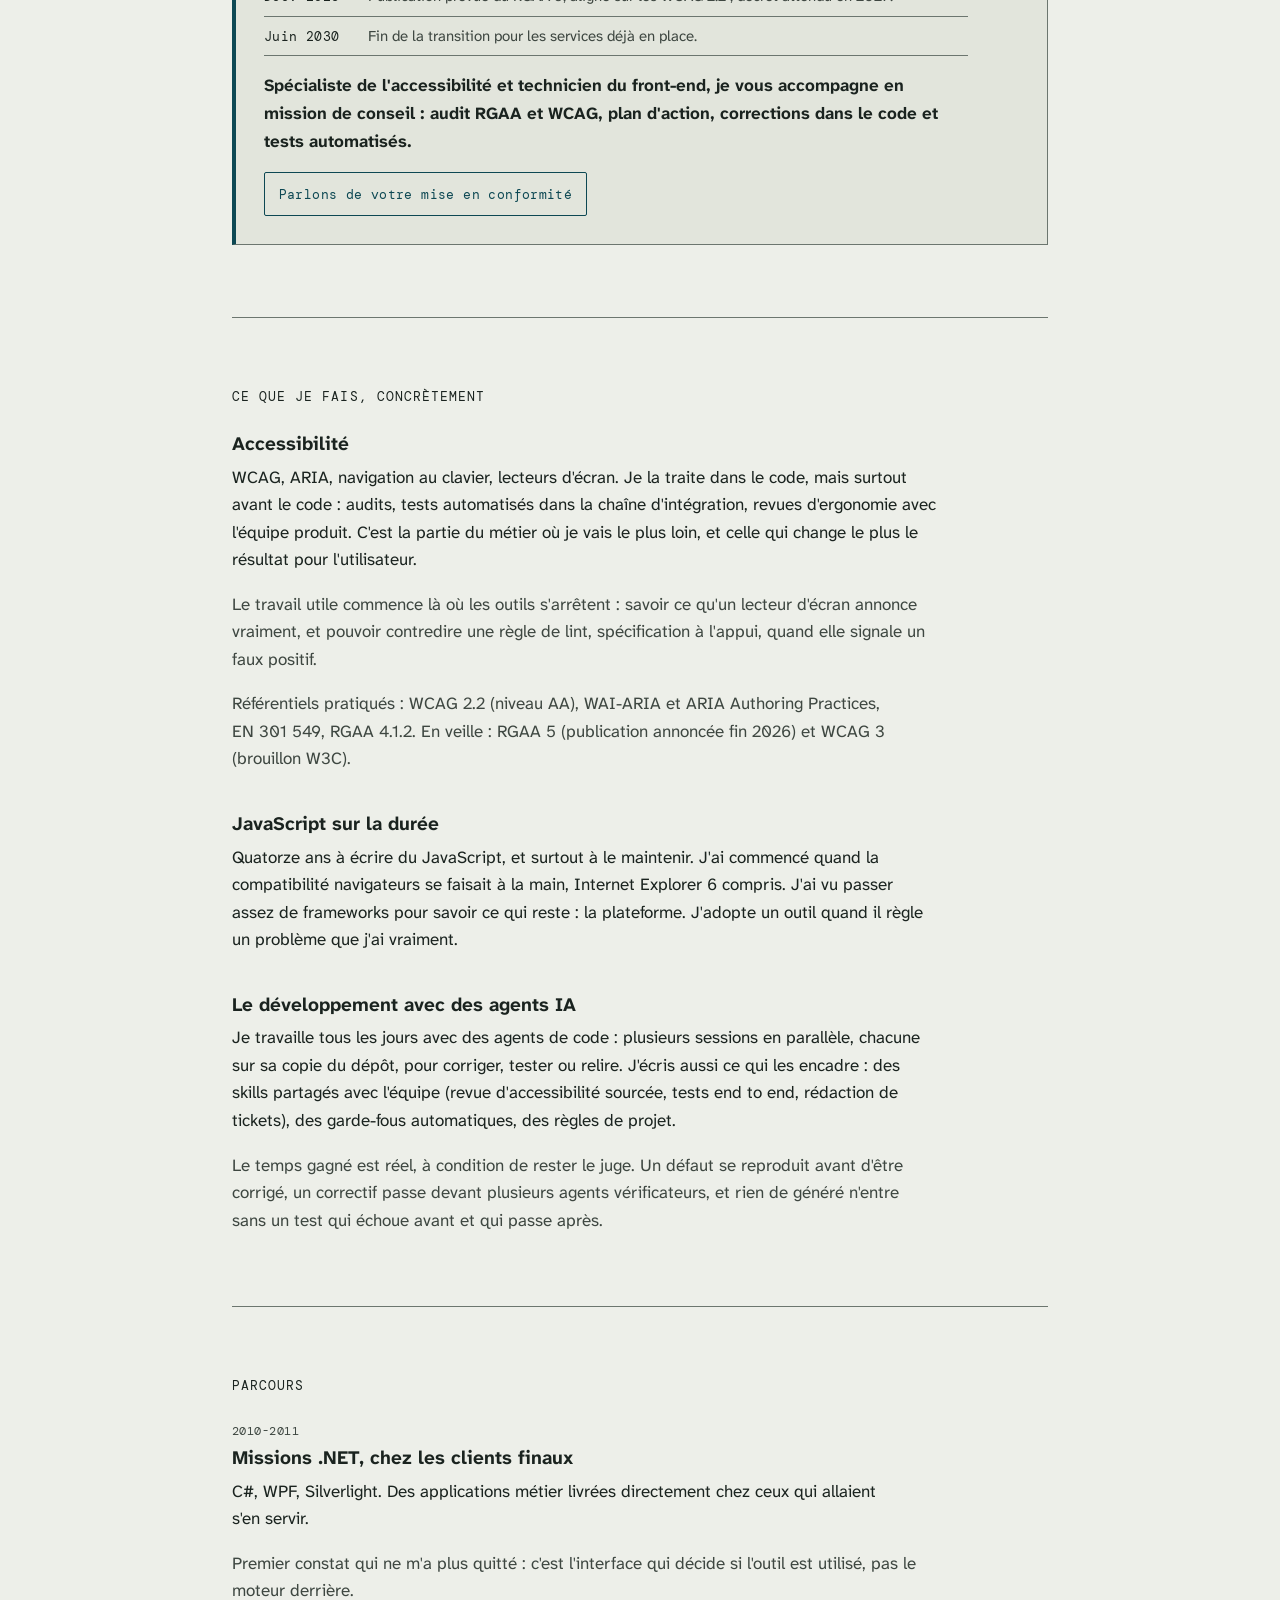
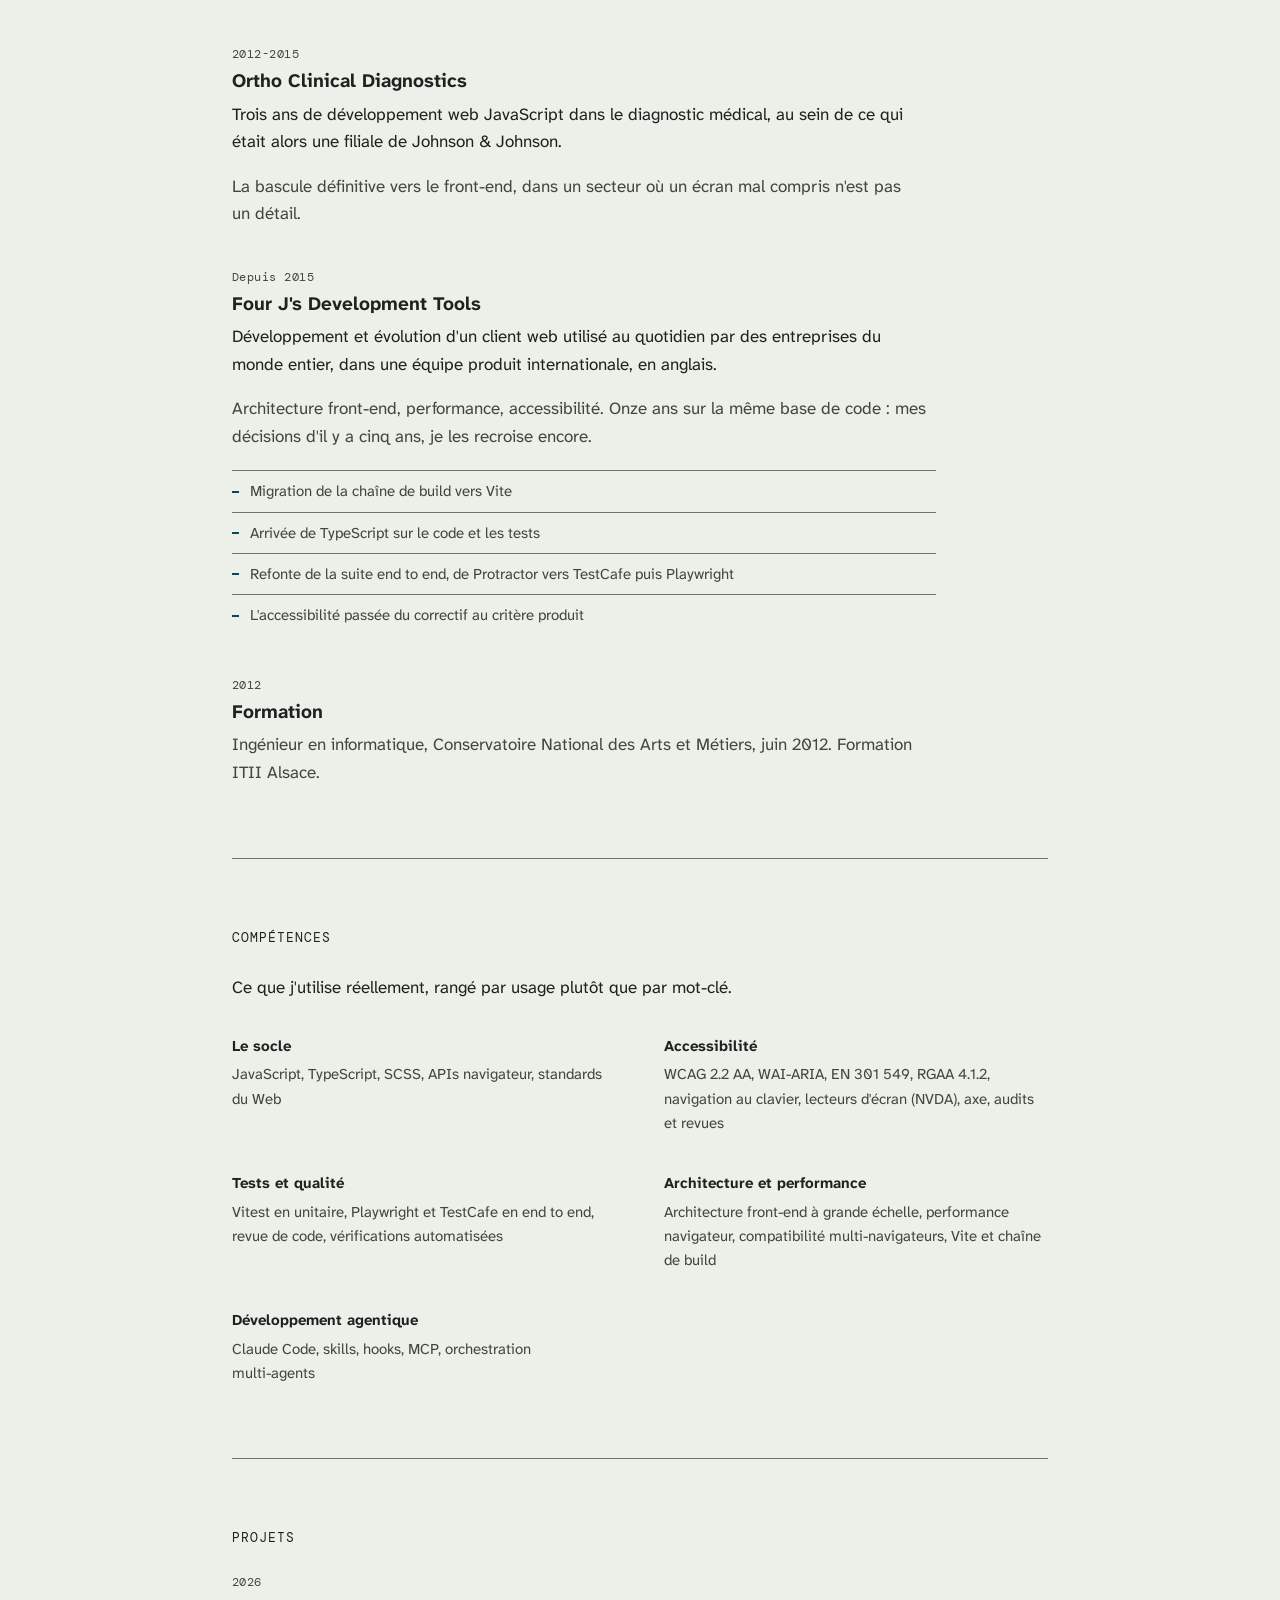
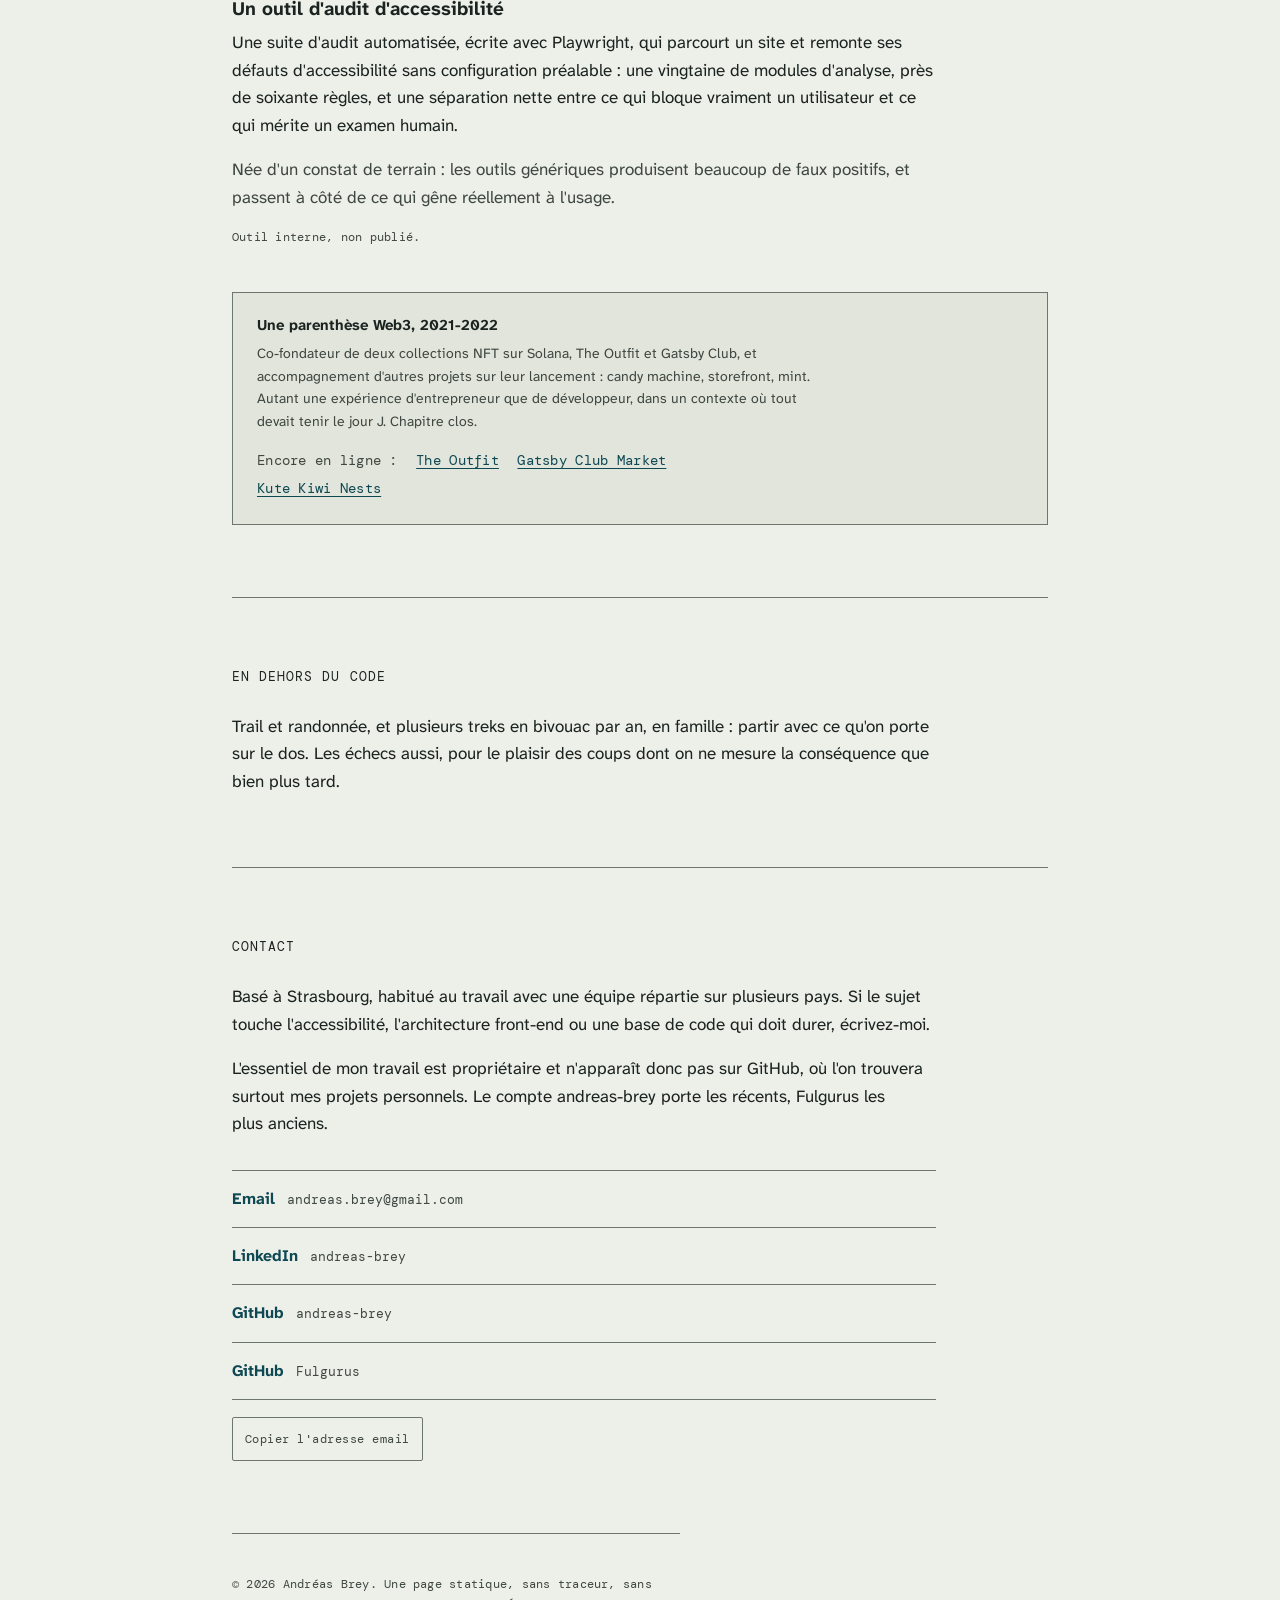
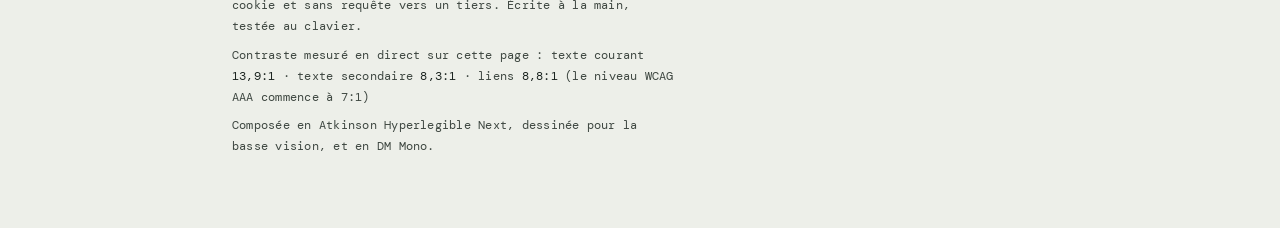
==== commit 85942a43: "static english page, robots and sitemap, cv in a new tab - en/index.html generated by tools/build-en" ====
--- a/index.html
+++ b/index.html
@@ -4,16 +4,18 @@
 <meta charset="utf-8">
 <meta name="viewport" content="width=device-width, initial-scale=1, viewport-fit=cover">
 <meta name="color-scheme" content="light dark">
-<title>Andréas Brey, ingénieur front-end, accessibilité et IA</title>
-<meta name="description" content="Ingénieur front-end senior à Strasbourg. Accessibilité web (WCAG 2.2, EN 301 549, RGAA), développement avec des agents IA, architecture JavaScript.">
+<title>Andréas Brey, ingénieur front-end, accessibilité RGAA et IA</title>
+<meta name="description" content="Ingénieur front-end senior à Strasbourg, référent accessibilité. Audits RGAA et WCAG, mise en conformité en mission de conseil, développement avec des agents IA.">
 <meta name="author" content="Andréas Brey">
+<!-- Une page HTML par langue : en/index.html est générée depuis celle-ci par
+     tools/build-en.cjs, à relancer après toute modification. -->
 <link rel="canonical" href="https://andreas-brey.vercel.app/">
-<link rel="alternate" hreflang="fr" href="https://andreas-brey.vercel.app/?lang=fr">
-<link rel="alternate" hreflang="en" href="https://andreas-brey.vercel.app/?lang=en">
+<link rel="alternate" hreflang="fr" href="https://andreas-brey.vercel.app/">
+<link rel="alternate" hreflang="en" href="https://andreas-brey.vercel.app/en/">
 <link rel="alternate" hreflang="x-default" href="https://andreas-brey.vercel.app/">
 <meta property="og:type" content="profile">
 <meta property="og:url" content="https://andreas-brey.vercel.app/">
-<meta property="og:title" content="Andréas Brey, ingénieur front-end, accessibilité et IA">
+<meta property="og:title" content="Andréas Brey, ingénieur front-end, accessibilité RGAA et IA">
 <meta property="og:description" content="Accessibilité web (WCAG 2.2, EN 301 549, RGAA), développement avec des agents IA, architecture JavaScript. Seize ans de métier, onze sur le même produit.">
 <meta property="og:locale" content="fr_FR">
 <meta property="og:locale:alternate" content="en_GB">
@@ -33,11 +35,16 @@
   "url": "https://andreas-brey.vercel.app/",
   "image": "https://andreas-brey.vercel.app/img/portrait.webp",
   "jobTitle": "Ingénieur front-end senior",
+  "description": "Ingénieur front-end senior et référent accessibilité. Audits RGAA et WCAG, mise en conformité en mission de conseil.",
+  "makesOffer": {
+    "@type": "Offer",
+    "itemOffered": { "@type": "Service", "name": "Audit et mise en conformité accessibilité (RGAA, WCAG)", "areaServed": "FR" }
+  },
   "worksFor": { "@type": "Organization", "name": "Four J's Development Tools" },
   "address": { "@type": "PostalAddress", "addressLocality": "Strasbourg", "addressCountry": "FR" },
   "alumniOf": { "@type": "CollegeOrUniversity", "name": "Conservatoire National des Arts et Métiers" },
   "knowsLanguage": ["fr", "en"],
-  "knowsAbout": ["Accessibilité numérique", "WCAG 2.2", "WAI-ARIA", "EN 301 549", "RGAA", "JavaScript", "TypeScript", "Développement agentique"],
+  "knowsAbout": ["Accessibilité numérique", "Audit RGAA", "WCAG 2.2", "WAI-ARIA", "EN 301 549", "RGAA", "JavaScript", "TypeScript", "Développement agentique"],
   "sameAs": [
     "https://www.linkedin.com/in/andreas-brey-a64134b9",
     "https://github.com/andreas-brey",
@@ -46,11 +53,17 @@
 }
 </script>
 <link rel="icon" href="data:image/svg+xml,%3Csvg xmlns='http://www.w3.org/2000/svg' viewBox='0 0 32 32'%3E%3Crect width='32' height='32' rx='3' fill='%230D4853'/%3E%3Cpath d='M5.5 24 L11 8 L14 8 L19.5 24' fill='none' stroke='%23EDEFE9' stroke-width='2.3' stroke-linecap='square'/%3E%3Cpath d='M8.3 19 L16.7 19' stroke='%23EDEFE9' stroke-width='2.3'/%3E%3Cpath d='M22 24 L22 8 L25 8 A4 4 0 0 1 25 15.5 L22 15.5 A4.25 4.25 0 0 1 25.5 24 Z' fill='%23EDEFE9'/%3E%3C/svg%3E">
-<link rel="preload" href="fonts/atkinson-latin.woff2" as="font" type="font/woff2" crossorigin>
+<link rel="preload" href="/fonts/atkinson-latin.woff2" as="font" type="font/woff2" crossorigin>
 <script>
 /* Restaure le thème choisi avant le premier rendu, pour éviter un flash.
    Encapsulé : rien ne doit atteindre l'objet global. */
 (function () {
+  /* Anciens liens en ?lang= : renvoi vers la page de la langue demandée. */
+  var requested = new URLSearchParams(location.search).get("lang");
+  if ((requested === "en" || requested === "fr") && document.documentElement.lang !== requested) {
+    location.replace(requested === "en" ? "/en/" : "/");
+    return;
+  }
   try {
     var saved = localStorage.getItem("theme");
     if (saved !== "dark" && saved !== "light") { return; }
@@ -75,7 +88,7 @@
   font-style: normal;
   font-weight: 400 700;
   font-display: swap;
-  src: url("fonts/atkinson-latin.woff2") format("woff2");
+  src: url("/fonts/atkinson-latin.woff2") format("woff2");
   unicode-range: U+0000-00FF, U+0131, U+0152-0153, U+02BB-02BC, U+02C6, U+02DA, U+02DC, U+0304, U+0308, U+0329, U+2000-206F, U+20AC, U+2122, U+2191, U+2193, U+2212, U+2215, U+FEFF, U+FFFD;
 }
 @font-face {
@@ -83,7 +96,7 @@
   font-style: normal;
   font-weight: 400 700;
   font-display: swap;
-  src: url("fonts/atkinson-latin-ext.woff2") format("woff2");
+  src: url("/fonts/atkinson-latin-ext.woff2") format("woff2");
   unicode-range: U+0100-02BA, U+02BD-02C5, U+02C7-02CC, U+02CE-02D7, U+02DD-02FF, U+0304, U+0308, U+0329, U+1D00-1DBF, U+1E00-1E9F, U+1EF2-1EFF, U+2020, U+20A0-20AB, U+20AD-20C0, U+2113, U+2C60-2C7F, U+A720-A7FF;
 }
 @font-face {
@@ -91,7 +104,7 @@
   font-style: italic;
   font-weight: 400;
   font-display: swap;
-  src: url("fonts/atkinson-italic-latin.woff2") format("woff2");
+  src: url("/fonts/atkinson-italic-latin.woff2") format("woff2");
   unicode-range: U+0000-00FF, U+0131, U+0152-0153, U+02BB-02BC, U+02C6, U+02DA, U+02DC, U+0304, U+0308, U+0329, U+2000-206F, U+20AC, U+2122, U+2191, U+2193, U+2212, U+2215, U+FEFF, U+FFFD;
 }
 @font-face {
@@ -99,7 +112,7 @@
   font-style: italic;
   font-weight: 400;
   font-display: swap;
-  src: url("fonts/atkinson-italic-latin-ext.woff2") format("woff2");
+  src: url("/fonts/atkinson-italic-latin-ext.woff2") format("woff2");
   unicode-range: U+0100-02BA, U+02BD-02C5, U+02C7-02CC, U+02CE-02D7, U+02DD-02FF, U+0304, U+0308, U+0329, U+1D00-1DBF, U+1E00-1E9F, U+1EF2-1EFF, U+2020, U+20A0-20AB, U+20AD-20C0, U+2113, U+2C60-2C7F, U+A720-A7FF;
 }
 @font-face {
@@ -107,7 +120,7 @@
   font-style: normal;
   font-weight: 400;
   font-display: swap;
-  src: url("fonts/dmmono-latin.woff2") format("woff2");
+  src: url("/fonts/dmmono-latin.woff2") format("woff2");
   unicode-range: U+0000-00FF, U+0131, U+0152-0153, U+02BB-02BC, U+02C6, U+02DA, U+02DC, U+0304, U+0308, U+0329, U+2000-206F, U+20AC, U+2122, U+2191, U+2193, U+2212, U+2215, U+FEFF, U+FFFD;
 }
 @font-face {
@@ -115,7 +128,7 @@
   font-style: normal;
   font-weight: 400;
   font-display: swap;
-  src: url("fonts/dmmono-latin-ext.woff2") format("woff2");
+  src: url("/fonts/dmmono-latin-ext.woff2") format("woff2");
   unicode-range: U+0100-02BA, U+02BD-02C5, U+02C7-02CC, U+02CE-02D7, U+02DD-02FF, U+0304, U+0308, U+0329, U+1D00-1DBF, U+1E00-1E9F, U+1EF2-1EFF, U+2020, U+20A0-20AB, U+20AD-20C0, U+2113, U+2C60-2C7F, U+A720-A7FF;
 }
 
@@ -232,9 +245,10 @@
 }
 
 /* ---------- Barre d'outils ----------
-   Les deux boutons ne servent à rien sans JavaScript : ils ne sont donc
-   révélés que par lui. La hauteur est réservée d'avance pour que cette
-   révélation ne décale rien. */
+   Le bouton de thème ne sert à rien sans JavaScript : la barre n'est donc
+   révélée que par lui. Sans JavaScript, les robots trouvent quand même la
+   page de l'autre langue par le lien de la barre et les liens hreflang. La
+   hauteur est réservée d'avance pour que cette révélation ne décale rien. */
 .topbar { min-height: var(--toolbar-h); }
 .toolbar {
   display: flex;
@@ -245,7 +259,11 @@
 }
 .toolbar[hidden] { display: none; }
 
-.toolbar button, .copy-btn {
+/* Le lien de langue a l'allure des boutons : il change de page, le thème
+   change d'état, mais les deux se rangent côte à côte. */
+.toolbar :is(a, button), .copy-btn {
+  display: inline-flex;
+  align-items: center;
   font: inherit;
   font-family: var(--font-mono);
   font-size: 0.75rem;
@@ -256,9 +274,10 @@
   border-radius: 2px;
   padding: 0.5rem 0.75rem;
   min-height: 2.75rem;
+  text-decoration: none;
   cursor: pointer;
 }
-.toolbar button:hover, .copy-btn:hover { color: var(--ink); border-color: var(--ink-muted); }
+.toolbar :is(a, button):hover, .copy-btn:hover { color: var(--ink); border-color: var(--ink-muted); }
 
 /* ---------- En-tête ---------- */
 .masthead {
@@ -651,7 +670,7 @@
 
 <header class="shell topbar">
   <div class="toolbar" id="toolbar" hidden>
-    <button type="button" id="lang-btn" lang="en" data-i18n="langLabel">English</button>
+    <a href="/en/" hreflang="en" lang="en" data-i18n="langLabel">English</a>
     <button type="button" id="theme-btn"></button>
   </div>
 </header>
@@ -661,14 +680,14 @@
   <header class="masthead">
     <!-- alt vide et assumé : le nom est juste à côté dans le h1, un texte de
          remplacement le ferait répéter deux fois par un lecteur d'écran. -->
-    <img class="portrait" id="portrait" src="img/portrait.webp" alt="" width="420" height="420" fetchpriority="high" decoding="async">
+    <img class="portrait" id="portrait" src="/img/portrait.webp" alt="" width="420" height="420" fetchpriority="high" decoding="async">
     <div class="ident">
       <h1>Andréas Brey</h1>
       <p class="role" data-i18n="role">Ingénieur front-end senior, référent accessibilité et développement agentique</p>
       <p class="place" data-i18n="place">Strasbourg, Grand Est, France</p>
       <p class="tagline" data-i18n="tagline">Je rends accessibles des applications web que des entreprises utilisent chaque jour dans le monde entier, et je travaille avec des agents IA sans rien livrer que je n'aie vérifié.</p>
       <p class="jumps">
-        <a class="cv-link" href="cv/andreas-brey-cv.pdf" type="application/pdf" hreflang="fr" data-i18n="cvLink">Mon CV (PDF, 108 Ko)</a>
+        <a class="cv-link" href="/cv/andreas-brey-cv.pdf" type="application/pdf" hreflang="fr" rel="noopener" target="_blank"><span data-i18n="cvLink">Mon CV (PDF, 108 Ko)</span><span class="visually-hidden" data-i18n="newTab">ouvre un nouvel onglet</span></a>
         <a href="#s-contact" data-i18n="contactJump">Me contacter</a>
       </p>
     </div>
@@ -897,172 +916,42 @@
 
   const root = document.documentElement;
   const announcer = document.getElementById("announcer");
-  const langBtn = document.getElementById("lang-btn");
   const themeBtn = document.getElementById("theme-btn");
   const readout = document.getElementById("readout");
-  const cvLink = document.querySelector(".cv-link");
-
-  /* ------------------------------ Traductions ------------------------------
-     Le français est dans le HTML : sans JavaScript la page reste complète et
-     lisible. L'anglais est appliqué par substitution sur les mêmes noeuds. */
-  const EN = {
-    skip: "Skip to main content",
-    langLabel: "Français",
-    role: "Senior front-end engineer, accessibility and agentic development",
-    place: "Strasbourg, eastern France",
-    tagline: "I make accessible the web applications that companies around the world use every day, and I work with AI agents without shipping anything I have not verified.",
-    contactJump: "Get in touch",
-    cvLink: "My CV (PDF, 100 KB)",
-    seg1: "Contract .NET work",
-    seg2: "Ortho Clinical Diagnostics",
-    seg3: "Four J's Development Tools",
-    tick: "CNAM engineering degree, June 2012",
-    mark2: "2025 · Accessibility as a product requirement, TestCafe",
-    mark3: "2026 · Playwright, audit tool",
-    marksAlt: "Technical milestones: Vite in 2024, accessibility as a product requirement and TestCafe in 2025, Playwright and the audit tool in 2026.",
-    measureCaption: "Sixteen years in the trade, three employers, one product since 2015.",
-    scaleNote: "The scale above is proportional to how long each period actually lasted.",
-    introTitle: "In brief",
-    intro: "I have been building web interfaces for sixteen years, almost always in JavaScript. Since 2015 I have worked at Four J's Development Tools on a web client that companies around the world use every day. The work comes down to three questions: does it hold up under load, will it still be maintainable in five years, and can everyone actually use it, keyboard and screen reader included.",
-    quote: "The kind of work where you live with your own code for years, and where one bad technical call keeps costing you for just as long.",
-    dykTitle: "Did you know?",
-    dykLead: "In France, digital accessibility is a legal obligation, checked and enforced, and no longer for the public sector alone.",
-    dl1Date: "2023",
-    dl1: "Arcom, the French digital regulator, audits public websites and apps, with fines of up to €50,000.",
-    dl2Date: "June 2025",
-    dl2: "The European Accessibility Act reaches the private sector: e-commerce, banking, transport, telecoms.",
-    dl3Date: "Dec 2026",
-    dl3: "RGAA 5, the French framework aligned with WCAG 2.2, is due; a decree is expected in 2027.",
-    dl4Date: "June 2030",
-    dl4: "End of the transition for services already in place.",
-    offerLead: "Accessibility specialist and hands-on front-end engineer, I can help as a consultant: RGAA and WCAG audits, an action plan, fixes in the code and automated tests.",
-    offerCta: "Let's talk about your compliance",
-    workTitle: "What I actually do",
-    a11yTitle: "Accessibility",
-    a11yBody: "WCAG, ARIA, keyboard navigation, screen readers. I handle it in the code, but mostly before the code: audits, automated checks in the build pipeline, design reviews with the product team. It is the part of the job I go deepest on, and the one that changes the most for the people using the product.",
-    a11yBody2: "The useful work starts where the tooling stops: knowing what a screen reader actually announces, and being able to argue a lint rule down, specification in hand, when it flags a false positive.",
-    a11yStandards: "Standards I work with: WCAG 2.2 (level AA), WAI-ARIA and the ARIA Authoring Practices, EN 301 549, RGAA 4.1.2 (the French accessibility framework). Keeping track of: RGAA 5 (announced for late 2026) and WCAG 3 (W3C draft).",
-    jsTitle: "JavaScript for the long run",
-    jsBody: "Fourteen years writing JavaScript, and above all maintaining it. I started when browser compatibility was done by hand, Internet Explorer 6 included. I have watched enough frameworks come and go to know what stays: the platform itself. I pick up a tool when it solves a problem I actually have.",
-    aiTitle: "Building with AI agents",
-    aiBody: "I work with coding agents every day: several sessions in parallel, each on its own copy of the repository, fixing, testing or reviewing. I also write what keeps them in line: skills shared with the team (source-backed accessibility review, end to end tests, ticket writing), automatic guardrails, project rules.",
-    aiBody2: "The time it saves is real, provided you stay the judge. A defect is reproduced before it is fixed, a fix goes past several verifier agents, and nothing generated ships without a test that failed before and passes after.",
-    careerTitle: "Career",
-    c1Title: "Contract .NET work, on customer sites",
-    c1Context: "C#, WPF, Silverlight. Line of business applications delivered straight to the people who would use them.",
-    c1Focus: "First lesson that stuck: the interface decides whether a tool gets used, not the engine behind it.",
-    c2Title: "Ortho Clinical Diagnostics",
-    c2Context: "Three years of JavaScript web development in medical diagnostics, inside what was then a Johnson & Johnson subsidiary.",
-    c2Focus: "The move to front-end for good, in a field where a misread screen is not a small thing.",
-    c3When: "Since 2015",
-    c3Title: "Four J's Development Tools",
-    c3Context: "Building and evolving a web client that companies worldwide use every day, inside an international product team, in English.",
-    c3Focus: "Front-end architecture, performance, accessibility. Eleven years on one codebase: I still run into decisions I made five years ago.",
-    shift1: "Build tooling migrated to Vite",
-    shift2: "TypeScript brought into the code and the tests",
-    shift3: "End to end suite rebuilt, from Protractor to TestCafe, then Playwright",
-    shift4: "Accessibility moved from bug fixing to product requirement",
-    eduTitle: "Education",
-    eduBody: "Engineering degree in computer science, Conservatoire National des Arts et Métiers, June 2012. ITII Alsace programme.",
-    skillsTitle: "Skills",
-    skillsIntro: "What I actually use, sorted by what it is for rather than by keyword.",
-    sk1Title: "Core",
-    sk1Items: "JavaScript, TypeScript, SCSS, browser APIs, web standards",
-    sk2Title: "Accessibility",
-    sk2Items: "WCAG 2.2 AA, WAI-ARIA, EN 301 549, RGAA 4.1.2, keyboard navigation, screen readers (NVDA), axe, audits and reviews",
-    sk3Title: "Testing and quality",
-    sk3Items: "Vitest for unit tests, Playwright and TestCafe for end to end, code review, automated checks",
-    sk4Title: "Architecture and performance",
-    sk4Items: "Large scale front-end architecture, browser performance, cross-browser compatibility, Vite and build tooling",
-    sk5Title: "Agentic development",
-    sk5Items: "Claude Code, skills, hooks, MCP, multi-agent orchestration",
-    projectsTitle: "Projects",
-    auditTitle: "An accessibility audit tool",
-    auditBody: "An automated audit suite, built with Playwright, that walks a site and reports its accessibility defects with no setup: around twenty analysis modules, close to sixty rules, and a clear line between what actually blocks someone and what needs a human look.",
-    auditBody2: "It came out of a field observation: generic tools raise a lot of false positives, and miss what really gets in the way.",
-    auditNote: "Internal tool, not published.",
-    web3Title: "A Web3 detour, 2021-2022",
-    web3Body: "Co-founder of two NFT collections on Solana, The Outfit and Gatsby Club, plus launch support for other projects: candy machine, storefront, mint. As much a founder's experience as an engineer's, in a setting where everything had to hold on launch day. A closed chapter.",
-    offscreenTitle: "Away from the code",
-    offscreenBody: "Trail running and hiking, and a few backpacking treks a year with my family: you carry what you need and nothing more. Chess too, for the pleasure of moves whose consequences only show up much later.",
-    stillOnline: "Still online:",
-    contactTitle: "Contact",
-    contactBody: "Based in Strasbourg, used to working with a team spread across several countries. If your subject is accessibility, front-end architecture, or a codebase that has to last, get in touch.",
-    contactGithub: "Most of my work is proprietary and does not show up on GitHub, where you will mainly find personal projects. The andreas-brey account holds the recent ones, Fulgurus the older ones.",
-    newTab: "opens in a new tab",
+
+  /* -------------------------------- Langue --------------------------------
+     Une page HTML par langue : le texte est déjà dans la bonne langue, que le
+     JavaScript tourne ou non, et les robots qui ne l'exécutent pas lisent les
+     deux. Le script ne garde que les textes qu'il écrit lui-même. */
+  const lang = root.lang === "en" ? "en" : "fr";
+  const words = lang === "en" ? {
     copyLabel: "Copy email address",
     copyDone: "Email address copied",
-    foot1: "© 2026 Andréas Brey. One static page, no trackers, no cookies, no third party requests. Hand written, keyboard tested.",
-    foot2: "Set in Atkinson Hyperlegible Next, designed for low vision, and DM Mono.",
     readoutLabel: "Contrast measured live on this page:",
     readoutText: "body text",
     readoutMuted: "secondary text",
     readoutLink: "links",
     readoutTail: "WCAG AAA starts at 7:1",
-    langSwitched: "Page language changed to English.",
     toDark: "Dark theme",
-    toLight: "Light theme",
-    title: "Andréas Brey, front-end engineer, accessibility and AI"
-  };
-
-  const FR = {
+    toLight: "Light theme"
+  } : {
+    copyLabel: "Copier l'adresse email",
     copyDone: "Adresse email copiée",
     readoutLabel: "Contraste mesuré en direct sur cette page :",
     readoutText: "texte courant",
     readoutMuted: "texte secondaire",
     readoutLink: "liens",
     readoutTail: "le niveau WCAG AAA commence à 7:1",
-    langSwitched: "Langue de la page passée en français.",
     toDark: "Thème sombre",
-    toLight: "Thème clair",
-    title: "Andréas Brey, ingénieur front-end, accessibilité et IA"
+    toLight: "Thème clair"
   };
 
-  /* Le français affiché fait foi : on le relève une fois pour pouvoir y revenir. */
-  const nodes = [...document.querySelectorAll("[data-i18n]")];
-  for (const node of nodes) { FR[node.dataset.i18n] = node.textContent; }
-
-  let lang = "fr";
-  const dict = () => (lang === "en" ? EN : FR);
-
-  const readStore = key => { try { return localStorage.getItem(key); } catch { return null; } };
   const writeStore = (key, value) => { try { localStorage.setItem(key, value); } catch { /* stockage indisponible */ } };
 
   const announce = message => {
     announcer.textContent = "";
     setTimeout(() => { announcer.textContent = message; }, 80);
   };
-
-  /* -------------------------------- Langue --------------------------------
-     La langue vit aussi dans l'URL : la version anglaise est donc partageable
-     telle quelle, et un rechargement la conserve. */
-  const applyLang = (next, { announceChange = false, pushUrl = false } = {}) => {
-    lang = next;
-    const words = dict();
-    root.lang = next;
-    for (const node of nodes) {
-      const value = words[node.dataset.i18n];
-      if (value) { node.textContent = value; }
-    }
-    langBtn.lang = next === "fr" ? "en" : "fr";
-    /* Le CV suit la langue de la page. */
-    cvLink.href = next === "en" ? "cv/andreas-brey-cv-en.pdf" : "cv/andreas-brey-cv.pdf";
-    cvLink.hreflang = next;
-    document.title = words.title;
-    paintTheme();
-    paintReadout();
-    writeStore("lang", next);
-    if (pushUrl) {
-      const url = new URL(location.href);
-      url.searchParams.set("lang", next);
-      history.replaceState(null, "", url);
-    }
-    if (announceChange) { announce(words.langSwitched); }
-  };
-
-  langBtn.addEventListener("click", () => {
-    applyLang(lang === "fr" ? "en" : "fr", { announceChange: true, pushUrl: true });
-  });
 
   /* -------------------------------- Thème ---------------------------------
      Deux états seulement : la préférence système, ou son contraire épinglé.
@@ -1072,7 +961,6 @@
   const currentTheme = () => root.dataset.theme || (darkQuery.matches ? "dark" : "light");
 
   function paintTheme() {
-    const words = dict();
     const isDark = currentTheme() === "dark";
     themeBtn.textContent = isDark ? words.toLight : words.toDark;
     themeBtn.setAttribute("aria-label", lang === "en"
@@ -1120,7 +1008,6 @@
   };
 
   function paintReadout() {
-    const words = dict();
     const background = getComputedStyle(document.body).backgroundColor;
     const samples = [
       [words.readoutText, document.body],
@@ -1167,9 +1054,9 @@
     copyBtn.addEventListener("click", async () => {
       try {
         await navigator.clipboard.writeText(address);
-        copyBtn.textContent = dict().copyDone;
-        announce(dict().copyDone);
-        setTimeout(() => { copyBtn.textContent = dict().copyLabel; }, 2400);
+        copyBtn.textContent = words.copyDone;
+        announce(words.copyDone);
+        setTimeout(() => { copyBtn.textContent = words.copyLabel; }, 2400);
       } catch {
         location.href = mailHref;
       }
@@ -1180,12 +1067,8 @@
   document.getElementById("portrait")?.addEventListener("error", event => event.target.remove());
 
   /* -------------------------------- Démarrage -------------------------------- */
-  const requested = new URLSearchParams(location.search).get("lang");
-  const stored = readStore("lang");
-  const preferred = [requested, stored].find(value => value === "fr" || value === "en")
-    ?? (navigator.language?.toLowerCase().startsWith("fr") ? "fr" : "en");
-
-  applyLang(preferred);
+  paintTheme();
+  paintReadout();
   document.getElementById("toolbar").hidden = false;
 })();
 </script>
